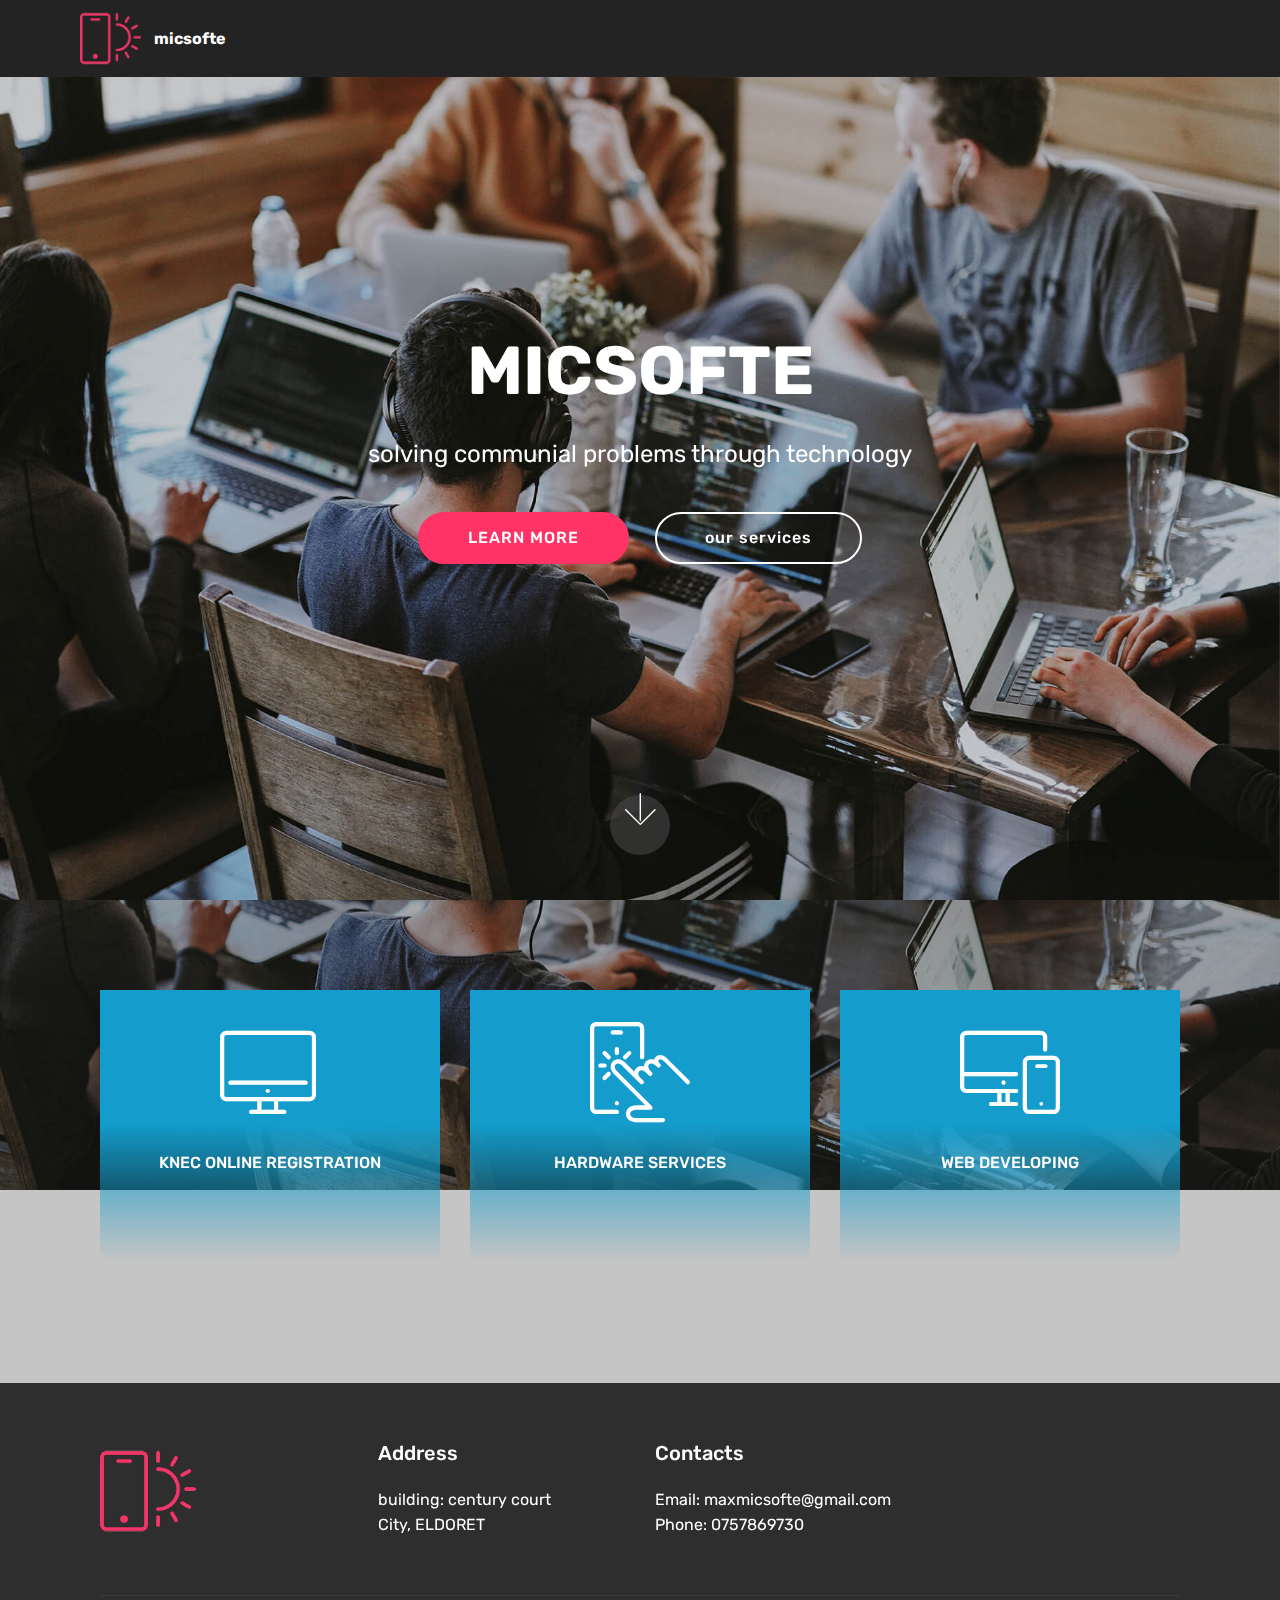
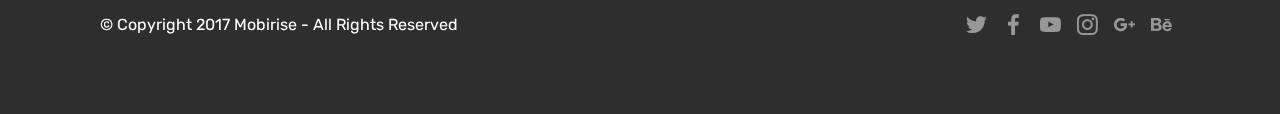
==== index.html @ 92343694 "create github pages" ====
<!DOCTYPE html>
<html  >
<head>
  <!-- Site made with Mobirise Website Builder v4.9.7, https://mobirise.com -->
  <meta charset="UTF-8">
  <meta http-equiv="X-UA-Compatible" content="IE=edge">
  <meta name="generator" content="Mobirise v4.9.7, mobirise.com">
  <meta name="viewport" content="width=device-width, initial-scale=1, minimum-scale=1">
  <link rel="shortcut icon" href="assets/images/logo2.png" type="image/x-icon">
  <meta name="description" content="">
  
  <title>Home</title>
  <link rel="stylesheet" href="assets/web/assets/mobirise-icons/mobirise-icons.css">
  <link rel="stylesheet" href="assets/tether/tether.min.css">
  <link rel="stylesheet" href="assets/bootstrap/css/bootstrap.min.css">
  <link rel="stylesheet" href="assets/bootstrap/css/bootstrap-grid.min.css">
  <link rel="stylesheet" href="assets/bootstrap/css/bootstrap-reboot.min.css">
  <link rel="stylesheet" href="assets/socicon/css/styles.css">
  <link rel="stylesheet" href="assets/dropdown/css/style.css">
  <link rel="stylesheet" href="assets/theme/css/style.css">
  <link rel="stylesheet" href="assets/mobirise/css/mbr-additional.css" type="text/css">
  
  
  
</head>
<body>
  <section class="menu cid-qTkzRZLJNu" once="menu" id="menu1-0">

    

    <nav class="navbar navbar-expand beta-menu navbar-dropdown align-items-center navbar-fixed-top navbar-toggleable-sm">
        <button class="navbar-toggler navbar-toggler-right" type="button" data-toggle="collapse" data-target="#navbarSupportedContent" aria-controls="navbarSupportedContent" aria-expanded="false" aria-label="Toggle navigation">
            <div class="hamburger">
                <span></span>
                <span></span>
                <span></span>
                <span></span>
            </div>
        </button>
        <div class="menu-logo">
            <div class="navbar-brand">
                <span class="navbar-logo">
                    <a href="https://mobirise.com">
                         <img src="assets/images/logo2.png" alt="Mobirise" style="height: 3.8rem;">
                    </a>
                </span>
                <span class="navbar-caption-wrap"><a class="navbar-caption text-white display-4" href="https://mobirise.com">micsofte</a></span>
            </div>
        </div>
        <div class="collapse navbar-collapse" id="navbarSupportedContent">
            <ul class="navbar-nav nav-dropdown nav-right" data-app-modern-menu="true"><li class="nav-item">
                    <a class="nav-link link text-white display-4" href="https://mobirise.com">&nbsp;</a>
                </li>
                <li class="nav-item">
                    <a class="nav-link link text-white display-4" href="https://mobirise.com">
                        <font face="MobiriseIcons"><span style="font-size: 25.6px;">&nbsp;</span></font> &nbsp; &nbsp; &nbsp; &nbsp; &nbsp; &nbsp; &nbsp; &nbsp; &nbsp;&nbsp;</a>
                </li></ul>
            
        </div>
    </nav>
</section>

<section class="engine"><a href="https://mobirise.info/t">free amp template</a></section><section class="cid-qTkA127IK8 mbr-fullscreen mbr-parallax-background" id="header2-1">

    

    

    <div class="container align-center">
        <div class="row justify-content-md-center">
            <div class="mbr-white col-md-10">
                <h1 class="mbr-section-title mbr-bold pb-3 mbr-fonts-style display-1">MICSOFTE</h1>
                
                <p class="mbr-text pb-3 mbr-fonts-style display-5">solving communial problems through technology</p>
                <div class="mbr-section-btn"><a class="btn btn-md btn-secondary display-4" href="https://mobirise.com">LEARN MORE</a>
                    <a class="btn btn-md btn-white-outline display-4" href="page1.html">our services</a></div>
            </div>
        </div>
    </div>
    <div class="mbr-arrow hidden-sm-down" aria-hidden="true">
        <a href="#next">
            <i class="mbri-down mbr-iconfont"></i>
        </a>
    </div>
</section>

<section class="features8 cid-rm7iCFE5fX mbr-parallax-background" id="features8-4">

    

    <div class="mbr-overlay" style="opacity: 0.2; background-color: rgb(35, 35, 35);">
    </div>

    <div class="container">
        <div class="media-container-row">

            <div class="card  col-12 col-md-6 col-lg-4">
                <div class="card-img">
                    <span class="mbri-desktop mbr-iconfont"></span>
                </div>
                <div class="card-box align-center">
                    <h4 class="card-title mbr-fonts-style display-7">KNEC ONLINE REGISTRATION</h4>
                    <p class="mbr-text mbr-fonts-style display-7">&nbsp;</p>
                    
                </div>
            </div>

            <div class="card  col-12 col-md-6 col-lg-4">
                <div class="card-img">
                    <span class="mbri-touch mbr-iconfont"></span>
                </div>
                <div class="card-box align-center">
                    <h4 class="card-title mbr-fonts-style display-7">HARDWARE SERVICES</h4>
                    <p class="mbr-text mbr-fonts-style display-7">&nbsp;</p>
                    
                </div>
            </div>

            <div class="card  col-12 col-md-6 col-lg-4">
                <div class="card-img">
                    <span class="mbri-responsive mbr-iconfont"></span>
                </div>
                <div class="card-box align-center">
                    <h4 class="card-title mbr-fonts-style display-7">WEB DEVELOPING</h4>
                    <p class="mbr-text mbr-fonts-style display-7">&nbsp;</p>
                    
                </div>
            </div>

            
        </div>
    </div>
</section>

<section class="cid-qTkAaeaxX5" id="footer1-2">

    

    

    <div class="container">
        <div class="media-container-row content text-white">
            <div class="col-12 col-md-3">
                <div class="media-wrap">
                    <a href="https://mobirise.com/">
                        <img src="assets/images/logo2.png" alt="Mobirise">
                    </a>
                </div>
            </div>
            <div class="col-12 col-md-3 mbr-fonts-style display-7">
                <h5 class="pb-3">
                    Address
                </h5>
                <p class="mbr-text">building: century court<br>City, ELDORET</p>
            </div>
            <div class="col-12 col-md-3 mbr-fonts-style display-7">
                <h5 class="pb-3">
                    Contacts
                </h5>
                <p class="mbr-text">
                    Email: maxmicsofte@gmail.com&nbsp;<br>Phone: 0757869730<br><br></p>
            </div>
            <div class="col-12 col-md-3 mbr-fonts-style display-7">
                <h5 class="pb-3">&nbsp;</h5>
                <p class="mbr-text">&nbsp;</p>
            </div>
        </div>
        <div class="footer-lower">
            <div class="media-container-row">
                <div class="col-sm-12">
                    <hr>
                </div>
            </div>
            <div class="media-container-row mbr-white">
                <div class="col-sm-6 copyright">
                    <p class="mbr-text mbr-fonts-style display-7">
                        © Copyright 2017 Mobirise - All Rights Reserved
                    </p>
                </div>
                <div class="col-md-6">
                    <div class="social-list align-right">
                        <div class="soc-item">
                            <a href="https://twitter.com/mobirise" target="_blank">
                                <span class="socicon-twitter socicon mbr-iconfont mbr-iconfont-social"></span>
                            </a>
                        </div>
                        <div class="soc-item">
                            <a href="https://www.facebook.com/pages/Mobirise/1616226671953247" target="_blank">
                                <span class="socicon-facebook socicon mbr-iconfont mbr-iconfont-social"></span>
                            </a>
                        </div>
                        <div class="soc-item">
                            <a href="https://www.youtube.com/c/mobirise" target="_blank">
                                <span class="socicon-youtube socicon mbr-iconfont mbr-iconfont-social"></span>
                            </a>
                        </div>
                        <div class="soc-item">
                            <a href="https://instagram.com/mobirise" target="_blank">
                                <span class="socicon-instagram socicon mbr-iconfont mbr-iconfont-social"></span>
                            </a>
                        </div>
                        <div class="soc-item">
                            <a href="https://plus.google.com/u/0/+Mobirise" target="_blank">
                                <span class="socicon-googleplus socicon mbr-iconfont mbr-iconfont-social"></span>
                            </a>
                        </div>
                        <div class="soc-item">
                            <a href="https://www.behance.net/Mobirise" target="_blank">
                                <span class="socicon-behance socicon mbr-iconfont mbr-iconfont-social"></span>
                            </a>
                        </div>
                    </div>
                </div>
            </div>
        </div>
    </div>
</section>


  <script src="assets/web/assets/jquery/jquery.min.js"></script>
  <script src="assets/popper/popper.min.js"></script>
  <script src="assets/tether/tether.min.js"></script>
  <script src="assets/bootstrap/js/bootstrap.min.js"></script>
  <script src="assets/parallax/jarallax.min.js"></script>
  <script src="assets/dropdown/js/script.min.js"></script>
  <script src="assets/touchswipe/jquery.touch-swipe.min.js"></script>
  <script src="assets/smoothscroll/smooth-scroll.js"></script>
  <script src="assets/theme/js/script.js"></script>
  
  
</body>
</html>
---- assets/web/assets/mobirise-icons/mobirise-icons.css ----
@font-face {
  font-family: 'MobiriseIcons';
  src:  url('mobirise-icons.eot?spat4u');
  src:  url('mobirise-icons.eot?spat4u#iefix') format('embedded-opentype'),
    url('mobirise-icons.ttf?spat4u') format('truetype'),
    url('mobirise-icons.woff?spat4u') format('woff'),
    url('mobirise-icons.svg?spat4u#MobiriseIcons') format('svg');
  font-weight: normal;
  font-style: normal;
}

[class^="mbri-"], [class*=" mbri-"] {
  /* use !important to prevent issues with browser extensions that change fonts */
  font-family: MobiriseIcons !important;
  speak: none;
  font-style: normal;
  font-weight: normal;
  font-variant: normal;
  text-transform: none;
  line-height: 1;

  /* Better Font Rendering =========== */
  -webkit-font-smoothing: antialiased;
  -moz-osx-font-smoothing: grayscale;
}

.mbri-add-submenu:before {
  content: "\e900";
}
.mbri-alert:before {
  content: "\e901";
}
.mbri-align-center:before {
  content: "\e902";
}
.mbri-align-justify:before {
  content: "\e903";
}
.mbri-align-left:before {
  content: "\e904";
}
.mbri-align-right:before {
  content: "\e905";
}
.mbri-android:before {
  content: "\e906";
}
.mbri-apple:before {
  content: "\e907";
}
.mbri-arrow-down:before {
  content: "\e908";
}
.mbri-arrow-next:before {
  content: "\e909";
}
.mbri-arrow-prev:before {
  content: "\e90a";
}
.mbri-arrow-up:before {
  content: "\e90b";
}
.mbri-bold:before {
  content: "\e90c";
}
.mbri-bookmark:before {
  content: "\e90d";
}
.mbri-bootstrap:before {
  content: "\e90e";
}
.mbri-briefcase:before {
  content: "\e90f";
}
.mbri-browse:before {
  content: "\e910";
}
.mbri-bulleted-list:before {
  content: "\e911";
}
.mbri-calendar:before {
  content: "\e912";
}
.mbri-camera:before {
  content: "\e913";
}
.mbri-cart-add:before {
  content: "\e914";
}
.mbri-cart-full:before {
  content: "\e915";
}
.mbri-cash:before {
  content: "\e916";
}
.mbri-change-style:before {
  content: "\e917";
}
.mbri-chat:before {
  content: "\e918";
}
.mbri-clock:before {
  content: "\e919";
}
.mbri-close:before {
  content: "\e91a";
}
.mbri-cloud:before {
  content: "\e91b";
}
.mbri-code:before {
  content: "\e91c";
}
.mbri-contact-form:before {
  content: "\e91d";
}
.mbri-credit-card:before {
  content: "\e91e";
}
.mbri-cursor-click:before {
  content: "\e91f";
}
.mbri-cust-feedback:before {
  content: "\e920";
}
.mbri-database:before {
  content: "\e921";
}
.mbri-delivery:before {
  content: "\e922";
}
.mbri-desktop:before {
  content: "\e923";
}
.mbri-devices:before {
  content: "\e924";
}
.mbri-down:before {
  content: "\e925";
}
.mbri-download:before {
  content: "\e989";
}
.mbri-drag-n-drop:before {
  content: "\e927";
}
.mbri-drag-n-drop2:before {
  content: "\e928";
}
.mbri-edit:before {
  content: "\e929";
}
.mbri-edit2:before {
  content: "\e92a";
}
.mbri-error:before {
  content: "\e92b";
}
.mbri-extension:before {
  content: "\e92c";
}
.mbri-features:before {
  content: "\e92d";
}
.mbri-file:before {
  content: "\e92e";
}
.mbri-flag:before {
  content: "\e92f";
}
.mbri-folder:before {
  content: "\e930";
}
.mbri-gift:before {
  content: "\e931";
}
.mbri-github:before {
  content: "\e932";
}
.mbri-globe:before {
  content: "\e933";
}
.mbri-globe-2:before {
  content: "\e934";
}
.mbri-growing-chart:before {
  content: "\e935";
}
.mbri-hearth:before {
  content: "\e936";
}
.mbri-help:before {
  content: "\e937";
}
.mbri-home:before {
  content: "\e938";
}
.mbri-hot-cup:before {
  content: "\e939";
}
.mbri-idea:before {
  content: "\e93a";
}
.mbri-image-gallery:before {
  content: "\e93b";
}
.mbri-image-slider:before {
  content: "\e93c";
}
.mbri-info:before {
  content: "\e93d";
}
.mbri-italic:before {
  content: "\e93e";
}
.mbri-key:before {
  content: "\e93f";
}
.mbri-laptop:before {
  content: "\e940";
}
.mbri-layers:before {
  content: "\e941";
}
.mbri-left-right:before {
  content: "\e942";
}
.mbri-left:before {
  content: "\e943";
}
.mbri-letter:before {
  content: "\e944";
}
.mbri-like:before {
  content: "\e945";
}
.mbri-link:before {
  content: "\e946";
}
.mbri-lock:before {
  content: "\e947";
}
.mbri-login:before {
  content: "\e948";
}
.mbri-logout:before {
  content: "\e949";
}
.mbri-magic-stick:before {
  content: "\e94a";
}
.mbri-map-pin:before {
  content: "\e94b";
}
.mbri-menu:before {
  content: "\e94c";
}
.mbri-mobile:before {
  content: "\e94d";
}
.mbri-mobile2:before {
  content: "\e94e";
}
.mbri-mobirise:before {
  content: "\e94f";
}
.mbri-more-horizontal:before {
  content: "\e950";
}
.mbri-more-vertical:before {
  content: "\e951";
}
.mbri-music:before {
  content: "\e952";
}
.mbri-new-file:before {
  content: "\e953";
}
.mbri-numbered-list:before {
  content: "\e954";
}
.mbri-opened-folder:before {
  content: "\e955";
}
.mbri-pages:before {
  content: "\e956";
}
.mbri-paper-plane:before {
  content: "\e957";
}
.mbri-paperclip:before {
  content: "\e958";
}
.mbri-photo:before {
  content: "\e959";
}
.mbri-photos:before {
  content: "\e95a";
}
.mbri-pin:before {
  content: "\e95b";
}
.mbri-play:before {
  content: "\e95c";
}
.mbri-plus:before {
  content: "\e95d";
}
.mbri-preview:before {
  content: "\e95e";
}
.mbri-print:before {
  content: "\e95f";
}
.mbri-protect:before {
  content: "\e960";
}
.mbri-question:before {
  content: "\e961";
}
.mbri-quote-left:before {
  content: "\e962";
}
.mbri-quote-right:before {
  content: "\e963";
}
.mbri-refresh:before {
  content: "\e964";
}
.mbri-responsive:before {
  content: "\e965";
}
.mbri-right:before {
  content: "\e966";
}
.mbri-rocket:before {
  content: "\e967";
}
.mbri-sad-face:before {
  content: "\e968";
}
.mbri-sale:before {
  content: "\e969";
}
.mbri-save:before {
  content: "\e96a";
}
.mbri-search:before {
  content: "\e96b";
}
.mbri-setting:before {
  content: "\e96c";
}
.mbri-setting2:before {
  content: "\e96d";
}
.mbri-setting3:before {
  content: "\e96e";
}
.mbri-share:before {
  content: "\e96f";
}
.mbri-shopping-bag:before {
  content: "\e970";
}
.mbri-shopping-basket:before {
  content: "\e971";
}
.mbri-shopping-cart:before {
  content: "\e972";
}
.mbri-sites:before {
  content: "\e973";
}
.mbri-smile-face:before {
  content: "\e974";
}
.mbri-speed:before {
  content: "\e975";
}
.mbri-star:before {
  content: "\e976";
}
.mbri-success:before {
  content: "\e977";
}
.mbri-sun:before {
  content: "\e978";
}
.mbri-sun2:before {
  content: "\e979";
}
.mbri-tablet:before {
  content: "\e97a";
}
.mbri-tablet-vertical:before {
  content: "\e97b";
}
.mbri-target:before {
  content: "\e97c";
}
.mbri-timer:before {
  content: "\e97d";
}
.mbri-to-ftp:before {
  content: "\e97e";
}
.mbri-to-local-drive:before {
  content: "\e97f";
}
.mbri-touch-swipe:before {
  content: "\e980";
}
.mbri-touch:before {
  content: "\e981";
}
.mbri-trash:before {
  content: "\e982";
}
.mbri-underline:before {
  content: "\e983";
}
.mbri-unlink:before {
  content: "\e984";
}
.mbri-unlock:before {
  content: "\e985";
}
.mbri-up-down:before {
  content: "\e986";
}
.mbri-up:before {
  content: "\e987";
}
.mbri-update:before {
  content: "\e988";
}
.mbri-upload:before {
 content: "\e926"; 
}
.mbri-user:before {
  content: "\e98a";
}
.mbri-user2:before {
  content: "\e98b";
}
.mbri-users:before {
  content: "\e98c";
}
.mbri-video:before {
  content: "\e98d";
}
.mbri-video-play:before {
  content: "\e98e";
}
.mbri-watch:before {
  content: "\e98f";
}
.mbri-website-theme:before {
  content: "\e990";
}
.mbri-wifi:before {
  content: "\e991";
}
.mbri-windows:before {
  content: "\e992";
}
.mbri-zoom-out:before {
  content: "\e993";
}
.mbri-redo:before {
  content: "\e994";
}
.mbri-undo:before {
  content: "\e995";
}
---- assets/socicon/css/styles.css ----
@charset "UTF-8";

@font-face {
  font-family: "socicon";
  src:url("../fonts/socicon.eot");
  src:url("../fonts/socicon.eot?#iefix") format("embedded-opentype"),
    url("../fonts/socicon.woff") format("woff"),
    url("../fonts/socicon.ttf") format("truetype"),
    url("../fonts/socicon.svg#socicon") format("svg");
  font-weight: normal;
  font-style: normal;

}

[data-icon]:before {
  font-family: "socicon" !important;
  content: attr(data-icon);
  font-style: normal !important;
  font-weight: normal !important;
  font-variant: normal !important;
  text-transform: none !important;
  speak: none;
  line-height: 1;
  -webkit-font-smoothing: antialiased;
  -moz-osx-font-smoothing: grayscale;
}

[class^="socicon-"]:before,
[class*=" socicon-"]:before {
  font-family: "socicon" !important;
  font-style: normal !important;
  font-weight: normal !important;
  font-variant: normal !important;
  text-transform: none !important;
  speak: none;
  line-height: 1;
  -webkit-font-smoothing: antialiased;
  -moz-osx-font-smoothing: grayscale;
}

.socicon-modelmayhem:before {
  content: "\e000";
}
.socicon-mixcloud:before {
  content: "\e001";
}
.socicon-drupal:before {
  content: "\e002";
}
.socicon-swarm:before {
  content: "\e003";
}
.socicon-istock:before {
  content: "\e004";
}
.socicon-yammer:before {
  content: "\e005";
}
.socicon-ello:before {
  content: "\e006";
}
.socicon-stackoverflow:before {
  content: "\e007";
}
.socicon-persona:before {
  content: "\e008";
}
.socicon-triplej:before {
  content: "\e009";
}
.socicon-houzz:before {
  content: "\e00a";
}
.socicon-rss:before {
  content: "\e00b";
}
.socicon-paypal:before {
  content: "\e00c";
}
.socicon-odnoklassniki:before {
  content: "\e00d";
}
.socicon-airbnb:before {
  content: "\e00e";
}
.socicon-periscope:before {
  content: "\e00f";
}
.socicon-outlook:before {
  content: "\e010";
}
.socicon-coderwall:before {
  content: "\e011";
}
.socicon-tripadvisor:before {
  content: "\e012";
}
.socicon-appnet:before {
  content: "\e013";
}
.socicon-goodreads:before {
  content: "\e014";
}
.socicon-tripit:before {
  content: "\e015";
}
.socicon-lanyrd:before {
  content: "\e016";
}
.socicon-slideshare:before {
  content: "\e017";
}
.socicon-buffer:before {
  content: "\e018";
}
.socicon-disqus:before {
  content: "\e019";
}
.socicon-vkontakte:before {
  content: "\e01a";
}
.socicon-whatsapp:before {
  content: "\e01b";
}
.socicon-patreon:before {
  content: "\e01c";
}
.socicon-storehouse:before {
  content: "\e01d";
}
.socicon-pocket:before {
  content: "\e01e";
}
.socicon-mail:before {
  content: "\e01f";
}
.socicon-blogger:before {
  content: "\e020";
}
.socicon-technorati:before {
  content: "\e021";
}
.socicon-reddit:before {
  content: "\e022";
}
.socicon-dribbble:before {
  content: "\e023";
}
.socicon-stumbleupon:before {
  content: "\e024";
}
.socicon-digg:before {
  content: "\e025";
}
.socicon-envato:before {
  content: "\e026";
}
.socicon-behance:before {
  content: "\e027";
}
.socicon-delicious:before {
  content: "\e028";
}
.socicon-deviantart:before {
  content: "\e029";
}
.socicon-forrst:before {
  content: "\e02a";
}
.socicon-play:before {
  content: "\e02b";
}
.socicon-zerply:before {
  content: "\e02c";
}
.socicon-wikipedia:before {
  content: "\e02d";
}
.socicon-apple:before {
  content: "\e02e";
}
.socicon-flattr:before {
  content: "\e02f";
}
.socicon-github:before {
  content: "\e030";
}
.socicon-renren:before {
  content: "\e031";
}
.socicon-friendfeed:before {
  content: "\e032";
}
.socicon-newsvine:before {
  content: "\e033";
}
.socicon-identica:before {
  content: "\e034";
}
.socicon-bebo:before {
  content: "\e035";
}
.socicon-zynga:before {
  content: "\e036";
}
.socicon-steam:before {
  content: "\e037";
}
.socicon-xbox:before {
  content: "\e038";
}
.socicon-windows:before {
  content: "\e039";
}
.socicon-qq:before {
  content: "\e03a";
}
.socicon-douban:before {
  content: "\e03b";
}
.socicon-meetup:before {
  content: "\e03c";
}
.socicon-playstation:before {
  content: "\e03d";
}
.socicon-android:before {
  content: "\e03e";
}
.socicon-snapchat:before {
  content: "\e03f";
}
.socicon-twitter:before {
  content: "\e040";
}
.socicon-facebook:before {
  content: "\e041";
}
.socicon-googleplus:before {
  content: "\e042";
}
.socicon-pinterest:before {
  content: "\e043";
}
.socicon-foursquare:before {
  content: "\e044";
}
.socicon-yahoo:before {
  content: "\e045";
}
.socicon-skype:before {
  content: "\e046";
}
.socicon-yelp:before {
  content: "\e047";
}
.socicon-feedburner:before {
  content: "\e048";
}
.socicon-linkedin:before {
  content: "\e049";
}
.socicon-viadeo:before {
  content: "\e04a";
}
.socicon-xing:before {
  content: "\e04b";
}
.socicon-myspace:before {
  content: "\e04c";
}
.socicon-soundcloud:before {
  content: "\e04d";
}
.socicon-spotify:before {
  content: "\e04e";
}
.socicon-grooveshark:before {
  content: "\e04f";
}
.socicon-lastfm:before {
  content: "\e050";
}
.socicon-youtube:before {
  content: "\e051";
}
.socicon-vimeo:before {
  content: "\e052";
}
.socicon-dailymotion:before {
  content: "\e053";
}
.socicon-vine:before {
  content: "\e054";
}
.socicon-flickr:before {
  content: "\e055";
}
.socicon-500px:before {
  content: "\e056";
}
.socicon-wordpress:before {
  content: "\e058";
}
.socicon-tumblr:before {
  content: "\e059";
}
.socicon-twitch:before {
  content: "\e05a";
}
.socicon-8tracks:before {
  content: "\e05b";
}
.socicon-amazon:before {
  content: "\e05c";
}
.socicon-icq:before {
  content: "\e05d";
}
.socicon-smugmug:before {
  content: "\e05e";
}
.socicon-ravelry:before {
  content: "\e05f";
}
.socicon-weibo:before {
  content: "\e060";
}
.socicon-baidu:before {
  content: "\e061";
}
.socicon-angellist:before {
  content: "\e062";
}
.socicon-ebay:before {
  content: "\e063";
}
.socicon-imdb:before {
  content: "\e064";
}
.socicon-stayfriends:before {
  content: "\e065";
}
.socicon-residentadvisor:before {
  content: "\e066";
}
.socicon-google:before {
  content: "\e067";
}
.socicon-yandex:before {
  content: "\e068";
}
.socicon-sharethis:before {
  content: "\e069";
}
.socicon-bandcamp:before {
  content: "\e06a";
}
.socicon-itunes:before {
  content: "\e06b";
}
.socicon-deezer:before {
  content: "\e06c";
}
.socicon-telegram:before {
  content: "\e06e";
}
.socicon-openid:before {
  content: "\e06f";
}
.socicon-amplement:before {
  content: "\e070";
}
.socicon-viber:before {
  content: "\e071";
}
.socicon-zomato:before {
  content: "\e072";
}
.socicon-draugiem:before {
  content: "\e074";
}
.socicon-endomodo:before {
  content: "\e075";
}
.socicon-filmweb:before {
  content: "\e076";
}
.socicon-stackexchange:before {
  content: "\e077";
}
.socicon-wykop:before {
  content: "\e078";
}
.socicon-teamspeak:before {
  content: "\e079";
}
.socicon-teamviewer:before {
  content: "\e07a";
}
.socicon-ventrilo:before {
  content: "\e07b";
}
.socicon-younow:before {
  content: "\e07c";
}
.socicon-raidcall:before {
  content: "\e07d";
}
.socicon-mumble:before {
  content: "\e07e";
}
.socicon-medium:before {
  content: "\e06d";
}
.socicon-bebee:before {
  content: "\e07f";
}
.socicon-hitbox:before {
  content: "\e080";
}
.socicon-reverbnation:before {
  content: "\e081";
}
.socicon-formulr:before {
  content: "\e082";
}
.socicon-instagram:before {
  content: "\e057";
}
.socicon-battlenet:before {
  content: "\e083";
}
.socicon-chrome:before {
  content: "\e084";
}
.socicon-discord:before {
  content: "\e086";
}
.socicon-issuu:before {
  content: "\e087";
}
.socicon-macos:before {
  content: "\e088";
}
.socicon-firefox:before {
  content: "\e089";
}
.socicon-opera:before {
  content: "\e08d";
}
.socicon-keybase:before {
  content: "\e090";
}
.socicon-alliance:before {
  content: "\e091";
}
.socicon-livejournal:before {
  content: "\e092";
}
.socicon-googlephotos:before {
  content: "\e093";
}
.socicon-horde:before {
  content: "\e094";
}
.socicon-etsy:before {
  content: "\e095";
}
.socicon-zapier:before {
  content: "\e096";
}
.socicon-google-scholar:before {
  content: "\e097";
}
.socicon-researchgate:before {
  content: "\e098";
}
.socicon-wechat:before {
  content: "\e099";
}
.socicon-strava:before {
  content: "\e09a";
}
.socicon-line:before {
  content: "\e09b";
}
.socicon-lyft:before {
  content: "\e09c";
}
.socicon-uber:before {
  content: "\e09d";
}
.socicon-songkick:before {
  content: "\e09e";
}
.socicon-viewbug:before {
  content: "\e09f";
}
.socicon-googlegroups:before {
  content: "\e0a0";
}
.socicon-quora:before {
  content: "\e073";
}
.socicon-diablo:before {
  content: "\e085";
}
.socicon-blizzard:before {
  content: "\e0a1";
}
.socicon-hearthstone:before {
  content: "\e08b";
}
.socicon-heroes:before {
  content: "\e08a";
}
.socicon-overwatch:before {
  content: "\e08c";
}
.socicon-warcraft:before {
  content: "\e08e";
}
.socicon-starcraft:before {
  content: "\e08f";
}
.socicon-beam:before {
  content: "\e0a2";
}
.socicon-curse:before {
  content: "\e0a3";
}
.socicon-player:before {
  content: "\e0a4";
}
.socicon-streamjar:before {
  content: "\e0a5";
}
.socicon-nintendo:before {
  content: "\e0a6";
}
.socicon-hellocoton:before {
  content: "\e0a7";
}
---- assets/dropdown/css/style.css ----
.navbar-dropdown {
  left: 0;
  padding: 0;
  position: absolute;
  right: 0;
  top: 0;
  transition: all 0.45s ease;
  z-index: 1030;
  background: #282828; }
  .navbar-dropdown .navbar-logo {
    margin-right: 0.8rem;
    transition: margin 0.3s ease-in-out;
    vertical-align: middle; }
    .navbar-dropdown .navbar-logo img {
      height: 3.125rem;
      transition: all 0.3s ease-in-out; }
    .navbar-dropdown .navbar-logo.mbr-iconfont {
      font-size: 3.125rem;
      line-height: 3.125rem; }
  .navbar-dropdown .navbar-caption {
    font-weight: 700;
    white-space: normal;
    vertical-align: -4px;
    line-height: 3.125rem !important; }
    .navbar-dropdown .navbar-caption, .navbar-dropdown .navbar-caption:hover {
      color: inherit;
      text-decoration: none; }
  .navbar-dropdown .mbr-iconfont + .navbar-caption {
    vertical-align: -1px; }
  .navbar-dropdown.navbar-fixed-top {
    position: fixed; }
  .navbar-dropdown .navbar-brand span {
    vertical-align: -4px; }
  .navbar-dropdown.bg-color.transparent {
    background: none; }
  .navbar-dropdown.navbar-short .navbar-brand {
    padding: 0.625rem 0; }
    .navbar-dropdown.navbar-short .navbar-brand span {
      vertical-align: -1px; }
  .navbar-dropdown.navbar-short .navbar-caption {
    line-height: 2.375rem !important;
    vertical-align: -2px; }
  .navbar-dropdown.navbar-short .navbar-logo {
    margin-right: 0.5rem; }
    .navbar-dropdown.navbar-short .navbar-logo img {
      height: 2.375rem; }
    .navbar-dropdown.navbar-short .navbar-logo.mbr-iconfont {
      font-size: 2.375rem;
      line-height: 2.375rem; }
  .navbar-dropdown.navbar-short .mbr-table-cell {
    height: 3.625rem; }
  .navbar-dropdown .navbar-close {
    left: 0.6875rem;
    position: fixed;
    top: 0.75rem;
    z-index: 1000; }
  .navbar-dropdown .hamburger-icon {
    content: "";
    display: inline-block;
    vertical-align: middle;
    width: 16px;
    -webkit-box-shadow: 0 -6px 0 1px #282828,0 0 0 1px #282828,0 6px 0 1px #282828;
    -moz-box-shadow: 0 -6px 0 1px #282828,0 0 0 1px #282828,0 6px 0 1px #282828;
    box-shadow: 0 -6px 0 1px #282828,0 0 0 1px #282828,0 6px 0 1px #282828; }

.dropdown-menu .dropdown-toggle[data-toggle="dropdown-submenu"]::after {
  border-bottom: 0.35em solid transparent;
  border-left: 0.35em solid;
  border-right: 0;
  border-top: 0.35em solid transparent;
  margin-left: 0.3rem; }

.dropdown-menu .dropdown-item:focus {
  outline: 0; }

.nav-dropdown {
  font-size: 0.75rem;
  font-weight: 500;
  height: auto !important; }
  .nav-dropdown .nav-btn {
    padding-left: 1rem; }
  .nav-dropdown .link {
    margin: .667em 1.667em;
    font-weight: 500;
    padding: 0;
    transition: color .2s ease-in-out; }
    .nav-dropdown .link.dropdown-toggle {
      margin-right: 2.583em; }
      .nav-dropdown .link.dropdown-toggle::after {
        margin-left: .25rem;
        border-top: 0.35em solid;
        border-right: 0.35em solid transparent;
        border-left: 0.35em solid transparent;
        border-bottom: 0; }
      .nav-dropdown .link.dropdown-toggle[aria-expanded="true"] {
        margin: 0;
        padding: 0.667em 3.263em  0.667em 1.667em; }
  .nav-dropdown .link::after,
  .nav-dropdown .dropdown-item::after {
    color: inherit; }
  .nav-dropdown .btn {
    font-size: 0.75rem;
    font-weight: 700;
    letter-spacing: 0;
    margin-bottom: 0;
    padding-left: 1.25rem;
    padding-right: 1.25rem; }
  .nav-dropdown .dropdown-menu {
    border-radius: 0;
    border: 0;
    left: 0;
    margin: 0;
    padding-bottom: 1.25rem;
    padding-top: 1.25rem;
    position: relative; }
  .nav-dropdown .dropdown-submenu {
    margin-left: 0.125rem;
    top: 0; }
  .nav-dropdown .dropdown-item {
    font-weight: 500;
    line-height: 2;
    padding: 0.3846em 4.615em 0.3846em 1.5385em;
    position: relative;
    transition: color .2s ease-in-out, background-color .2s ease-in-out; }
    .nav-dropdown .dropdown-item::after {
      margin-top: -0.3077em;
      position: absolute;
      right: 1.1538em;
      top: 50%; }
    .nav-dropdown .dropdown-item:focus, .nav-dropdown .dropdown-item:hover {
      background: none; }

@media (max-width: 767px) {
  .nav-dropdown.navbar-toggleable-sm {
    bottom: 0;
    display: none;
    left: 0;
    overflow-x: hidden;
    position: fixed;
    top: 0;
    transform: translateX(-100%);
    -ms-transform: translateX(-100%);
    -webkit-transform: translateX(-100%);
    width: 18.75rem;
    z-index: 999; } }
.nav-dropdown.navbar-toggleable-xl {
  bottom: 0;
  display: none;
  left: 0;
  overflow-x: hidden;
  position: fixed;
  top: 0;
  transform: translateX(-100%);
  -ms-transform: translateX(-100%);
  -webkit-transform: translateX(-100%);
  width: 18.75rem;
  z-index: 999; }

.nav-dropdown-sm {
  display: block !important;
  overflow-x: hidden;
  overflow: auto;
  padding-top: 3.875rem; }
  .nav-dropdown-sm::after {
    content: "";
    display: block;
    height: 3rem;
    width: 100%; }
  .nav-dropdown-sm.collapse.in ~ .navbar-close {
    display: block !important; }
  .nav-dropdown-sm.collapsing, .nav-dropdown-sm.collapse.in {
    transform: translateX(0);
    -ms-transform: translateX(0);
    -webkit-transform: translateX(0);
    transition: all 0.25s ease-out;
    -webkit-transition: all 0.25s ease-out;
    background: #282828; }
  .nav-dropdown-sm.collapsing[aria-expanded="false"] {
    transform: translateX(-100%);
    -ms-transform: translateX(-100%);
    -webkit-transform: translateX(-100%); }
  .nav-dropdown-sm .nav-item {
    display: block;
    margin-left: 0 !important;
    padding-left: 0; }
  .nav-dropdown-sm .link,
  .nav-dropdown-sm .dropdown-item {
    border-top: 1px dotted rgba(255, 255, 255, 0.1);
    font-size: 0.8125rem;
    line-height: 1.6;
    margin: 0 !important;
    padding: 0.875rem 2.4rem 0.875rem 1.5625rem !important;
    position: relative;
    white-space: normal; }
    .nav-dropdown-sm .link:focus, .nav-dropdown-sm .link:hover,
    .nav-dropdown-sm .dropdown-item:focus,
    .nav-dropdown-sm .dropdown-item:hover {
      background: rgba(0, 0, 0, 0.2) !important;
      color: #c0a375; }
  .nav-dropdown-sm .nav-btn {
    position: relative;
    padding: 1.5625rem 1.5625rem 0 1.5625rem; }
    .nav-dropdown-sm .nav-btn::before {
      border-top: 1px dotted rgba(255, 255, 255, 0.1);
      content: "";
      left: 0;
      position: absolute;
      top: 0;
      width: 100%; }
    .nav-dropdown-sm .nav-btn + .nav-btn {
      padding-top: 0.625rem; }
      .nav-dropdown-sm .nav-btn + .nav-btn::before {
        display: none; }
  .nav-dropdown-sm .btn {
    padding: 0.625rem 0; }
  .nav-dropdown-sm .dropdown-toggle[data-toggle="dropdown-submenu"]::after {
    margin-left: .25rem;
    border-top: 0.35em solid;
    border-right: 0.35em solid transparent;
    border-left: 0.35em solid transparent;
    border-bottom: 0; }
  .nav-dropdown-sm .dropdown-toggle[data-toggle="dropdown-submenu"][aria-expanded="true"]::after {
    border-top: 0;
    border-right: 0.35em solid transparent;
    border-left: 0.35em solid transparent;
    border-bottom: 0.35em solid; }
  .nav-dropdown-sm .dropdown-menu {
    margin: 0;
    padding: 0;
    position: relative;
    top: 0;
    left: 0;
    width: 100%;
    border: 0;
    float: none;
    border-radius: 0;
    background: none; }
  .nav-dropdown-sm .dropdown-submenu {
    left: 100%;
    margin-left: 0.125rem;
    margin-top: -1.25rem;
    top: 0; }

.navbar-toggleable-sm .nav-dropdown .dropdown-menu {
  position: absolute; }

.navbar-toggleable-sm .nav-dropdown .dropdown-submenu {
  left: 100%;
  margin-left: 0.125rem;
  margin-top: -1.25rem;
  top: 0; }

.navbar-toggleable-sm.opened .nav-dropdown .dropdown-menu {
  position: relative; }

.navbar-toggleable-sm.opened .nav-dropdown .dropdown-submenu {
  left: 0;
  margin-left: 00rem;
  margin-top: 0rem;
  top: 0; }

.is-builder .nav-dropdown.collapsing {
  transition: none !important; }

/*# sourceMappingURL=style.css.map */
---- assets/theme/css/style.css ----
/*!
 * Mobirise v4 theme (https://mobirise.com/)
 * Copyright 2017 Mobirise
 */
section {
  background-color: #eeeeee; }

section,
.container,
.container-fluid {
  position: relative;
  word-wrap: break-word; }

a.mbr-iconfont:hover {
  text-decoration: none; }

.article .lead p, .article .lead ul, .article .lead ol, .article .lead pre, .article .lead blockquote {
  margin-bottom: 0; }

a {
  font-style: normal;
  font-weight: 400;
  cursor: pointer; }
  a, a:hover {
    text-decoration: none; }

figure {
  margin-bottom: 0; }

body {
  color: #232323; }

h1, h2, h3, h4, h5, h6,
.h1, .h2, .h3, .h4, .h5, .h6,
.display-1, .display-2, .display-3, .display-4 {
  line-height: 1;
  word-break: break-word;
  word-wrap: break-word; }

b, strong {
  font-weight: bold; }

blockquote {
  padding: 10px 0 10px 20px;
  position: relative;
  border-left: 2px solid;
  border-color: #ff3366; }

input:-webkit-autofill, input:-webkit-autofill:hover, input:-webkit-autofill:focus, input:-webkit-autofill:active {
  transition-delay: 9999s;
  transition-property: background-color, color; }

textarea[type="hidden"] {
  display: none; }

body {
  position: relative; }

section {
  background-position: 50% 50%;
  background-repeat: no-repeat;
  background-size: cover; }
  section .mbr-background-video,
  section .mbr-background-video-preview {
    position: absolute;
    bottom: 0;
    left: 0;
    right: 0;
    top: 0; }

.hidden {
  visibility: hidden; }

.mbr-z-index20 {
  z-index: 20; }

/*! Base colors */
.mbr-white {
  color: #ffffff; }

.mbr-black {
  color: #000000; }

.mbr-bg-white {
  background-color: #ffffff; }

.mbr-bg-black {
  background-color: #000000; }

/*! Text-aligns */
.align-left {
  text-align: left; }

.align-center {
  text-align: center; }

.align-right {
  text-align: right; }

@media (max-width: 767px) {
  .align-left, .align-center, .align-right, .mbr-section-btn, .mbr-section-title {
    text-align: center; } }
/*! Font-weight  */
.mbr-light {
  font-weight: 300; }

.mbr-regular {
  font-weight: 400; }

.mbr-semibold {
  font-weight: 500; }

.mbr-bold {
  font-weight: 700; }

/*! Media  */
.media-size-item {
  -webkit-flex: 1 1 auto;
  -moz-flex: 1 1 auto;
  -ms-flex: 1 1 auto;
  -o-flex: 1 1 auto;
  flex: 1 1 auto; }

.media-content {
  -webkit-flex-basis: 100%;
  flex-basis: 100%; }

.media-container-row {
  display: -ms-flexbox;
  display: -webkit-flex;
  display: flex;
  -webkit-flex-direction: row;
  -ms-flex-direction: row;
  flex-direction: row;
  -webkit-flex-wrap: wrap;
  -ms-flex-wrap: wrap;
  flex-wrap: wrap;
  -webkit-justify-content: center;
  -ms-flex-pack: center;
  justify-content: center;
  -webkit-align-content: center;
  -ms-flex-line-pack: center;
  align-content: center;
  -webkit-align-items: start;
  -ms-flex-align: start;
  align-items: start; }
  .media-container-row .media-size-item {
    width: 400px; }

.media-container-column {
  display: -ms-flexbox;
  display: -webkit-flex;
  display: flex;
  -webkit-flex-direction: column;
  -ms-flex-direction: column;
  flex-direction: column;
  -webkit-flex-wrap: wrap;
  -ms-flex-wrap: wrap;
  flex-wrap: wrap;
  -webkit-justify-content: center;
  -ms-flex-pack: center;
  justify-content: center;
  -webkit-align-content: center;
  -ms-flex-line-pack: center;
  align-content: center;
  -webkit-align-items: stretch;
  -ms-flex-align: stretch;
  align-items: stretch; }
  .media-container-column > * {
    width: 100%; }

@media (min-width: 992px) {
  .media-container-row {
    -webkit-flex-wrap: nowrap;
    -ms-flex-wrap: nowrap;
    flex-wrap: nowrap; } }
figure {
  overflow: hidden; }

figure[mbr-media-size] {
  transition: width 0.1s; }

.mbr-figure img, .mbr-figure iframe {
  display: block;
  width: 100%; }

.card {
  background-color: transparent;
  border: none; }

.card-img {
  text-align: center;
  flex-shrink: 0;
  -webkit-flex-shrink: 0; }

.media {
  max-width: 100%;
  margin: 0 auto; }

.mbr-figure {
  -ms-flex-item-align: center;
  -ms-grid-row-align: center;
  -webkit-align-self: center;
  align-self: center; }

.media-container > div {
  max-width: 100%; }

.mbr-figure img, .card-img img {
  width: 100%; }

@media (max-width: 991px) {
  .media-size-item {
    width: auto !important; }

  .media {
    width: auto; }

  .mbr-figure {
    width: 100% !important; } }
/*! Buttons */
.mbr-section-btn {
  margin-left: -.25rem;
  margin-right: -.25rem;
  font-size: 0; }

nav .mbr-section-btn {
  margin-left: 0rem;
  margin-right: 0rem; }

/*! Btn icon margin */
.btn .mbr-iconfont, .btn.btn-sm .mbr-iconfont {
  cursor: pointer;
  margin-right: 0.5rem; }

.btn.btn-md .mbr-iconfont, .btn.btn-md .mbr-iconfont {
  margin-right: 0.8rem; }

.mbr-regular {
  font-weight: 400; }

.mbr-semibold {
  font-weight: 500; }

.mbr-bold {
  font-weight: 700; }

[type="submit"] {
  -webkit-appearance: none; }

/*! Full-screen */
.mbr-fullscreen .mbr-overlay {
  min-height: 100vh; }

.mbr-fullscreen {
  display: flex;
  display: -webkit-flex;
  display: -moz-flex;
  display: -ms-flex;
  display: -o-flex;
  align-items: center;
  -webkit-align-items: center;
  min-height: 100vh;
  padding-top: 3rem;
  padding-bottom: 3rem; }

/*! Map */
.map {
  height: 25rem;
  position: relative; }
  .map iframe {
    width: 100%;
    height: 100%; }

/* Form */
.form-asterisk {
  font-family: initial;
  position: absolute;
  top: -2px;
  font-weight: normal; }

/*! Scroll to top arrow */
.mbr-arrow-up {
  bottom: 25px;
  right: 90px;
  position: fixed;
  text-align: right;
  z-index: 5000;
  color: #ffffff;
  font-size: 32px;
  transform: rotate(180deg);
  -webkit-transform: rotate(180deg); }

.mbr-arrow-up a {
  background: rgba(0, 0, 0, 0.2);
  border-radius: 3px;
  color: #fff;
  display: inline-block;
  height: 60px;
  width: 60px;
  outline-style: none !important;
  position: relative;
  text-decoration: none;
  transition: all .3s ease-in-out;
  cursor: pointer;
  text-align: center; }
  .mbr-arrow-up a:hover {
    background-color: rgba(0, 0, 0, 0.4); }
  .mbr-arrow-up a i {
    line-height: 60px; }

.mbr-arrow-up-icon {
  display: block;
  color: #fff; }

.mbr-arrow-up-icon::before {
  content: "\203a";
  display: inline-block;
  font-family: serif;
  font-size: 32px;
  line-height: 1;
  font-style: normal;
  position: relative;
  top: 6px;
  left: -4px;
  -webkit-transform: rotate(-90deg);
  transform: rotate(-90deg); }

/*! Arrow Down */
.mbr-arrow {
  position: absolute;
  bottom: 45px;
  left: 50%;
  width: 60px;
  height: 60px;
  cursor: pointer;
  background-color: rgba(80, 80, 80, 0.5);
  border-radius: 50%;
  -webkit-transform: translateX(-50%);
  transform: translateX(-50%); }
  .mbr-arrow > a {
    display: inline-block;
    text-decoration: none;
    outline-style: none;
    -webkit-animation: arrowdown 1.7s ease-in-out infinite;
    animation: arrowdown 1.7s ease-in-out infinite; }
    .mbr-arrow > a > i {
      position: absolute;
      top: -2px;
      left: 15px;
      font-size: 2rem; }

@keyframes arrowdown {
  0% {
    transform: translateY(0px);
    -webkit-transform: translateY(0px); }
  50% {
    transform: translateY(-5px);
    -webkit-transform: translateY(-5px); }
  100% {
    transform: translateY(0px);
    -webkit-transform: translateY(0px); } }
@-webkit-keyframes arrowdown {
  0% {
    transform: translateY(0px);
    -webkit-transform: translateY(0px); }
  50% {
    transform: translateY(-5px);
    -webkit-transform: translateY(-5px); }
  100% {
    transform: translateY(0px);
    -webkit-transform: translateY(0px); } }
@media (max-width: 500px) {
  .mbr-arrow-up {
    left: 50%;
    right: auto;
    transform: translateX(-50%) rotate(180deg);
    -webkit-transform: translateX(-50%) rotate(180deg); } }
/*Gradients animation*/
@keyframes gradient-animation {
  from {
    background-position: 0% 100%;
    animation-timing-function: ease-in-out; }
  to {
    background-position: 100% 0%;
    animation-timing-function: ease-in-out; } }
@-webkit-keyframes gradient-animation {
  from {
    background-position: 0% 100%;
    animation-timing-function: ease-in-out; }
  to {
    background-position: 100% 0%;
    animation-timing-function: ease-in-out; } }
.bg-gradient {
  background-size: 200% 200%;
  animation: gradient-animation 5s infinite alternate;
  -webkit-animation: gradient-animation 5s infinite alternate; }

.menu .navbar-brand {
  display: -webkit-flex; }
  .menu .navbar-brand span {
    display: flex;
    display: -webkit-flex; }
  .menu .navbar-brand .navbar-caption-wrap {
    display: -webkit-flex; }
  .menu .navbar-brand .navbar-logo img {
    display: -webkit-flex; }
@media (min-width: 768px) and (max-width: 991px) {
  .menu .navbar-toggleable-sm .navbar-nav {
    display: -webkit-box;
    display: -webkit-flex;
    display: -ms-flexbox; } }
@media (min-width: 992px) {
  .menu .navbar-nav.nav-dropdown {
    display: -webkit-flex; }
  .menu .navbar-toggleable-sm .navbar-collapse {
    display: -webkit-flex !important; } }
@media (max-width: 767px) {
  .menu .navbar-collapse {
    max-height: 80vh; }
  .menu .dropdown-menu {
    max-height: 60vh; } }

.navbar {
  display: -webkit-flex;
  -webkit-flex-wrap: wrap;
  -webkit-align-items: center;
  -webkit-justify-content: space-between; }

.navbar-collapse {
  -webkit-flex-basis: 100%;
  -webkit-flex-grow: 1;
  -webkit-align-items: center;
  max-height: 93.5vh; }
  .navbar-collapse.show {
    overflow: auto; }

.nav-dropdown .link {
  padding: .667em 1.667em !important;
  margin: 0 !important; }

.nav {
  display: -webkit-flex;
  -webkit-flex-wrap: wrap; }

.row {
  display: -webkit-flex;
  -webkit-flex-wrap: wrap; }

.justify-content-center {
  -webkit-justify-content: center; }

.form-inline {
  display: -webkit-flex;
  -webkit-flex-flow: row wrap;
  -webkit-align-items: center; }

.card-wrapper {
  -webkit-flex: 1; }

.carousel-control {
  z-index: 10;
  display: -webkit-flex;
  -webkit-align-items: center;
  -webkit-justify-content: center; }

.carousel-controls {
  display: -webkit-flex; }

.media {
  display: -webkit-flex; }

.jq-selectbox__select {
  padding: 1.07em .5em;
  position: absolute;
  top: 0;
  left: 0;
  width: 100%; }

.jq-selectbox__dropdown {
  position: absolute;
  top: 100% !important;
  left: 0 !important;
  width: 100% !important; }

.jq-selectbox__trigger-arrow {
  transform: translateY(-50%); }

.jq-selectbox li {
  padding: 1.07em .5em; }

/*# sourceMappingURL=style.css.map */
.engine {
	position: absolute;
	text-indent: -2400px;
	text-align: center;
	padding: 0;
	top: 0;
	left: -2400px;
}
---- assets/mobirise/css/mbr-additional.css ----
@import url(https://fonts.googleapis.com/css?family=Rubik:300,300i,400,400i,500,500i,700,700i,900,900i);





body {
  font-style: normal;
  line-height: 1.5;
}
.mbr-section-title {
  font-style: normal;
  line-height: 1.2;
}
.mbr-section-subtitle {
  line-height: 1.3;
}
.mbr-text {
  font-style: normal;
  line-height: 1.6;
}
.display-1 {
  font-family: 'Rubik', sans-serif;
  font-size: 4.25rem;
}
.display-1 > .mbr-iconfont {
  font-size: 6.8rem;
}
.display-2 {
  font-family: 'Rubik', sans-serif;
  font-size: 3rem;
}
.display-2 > .mbr-iconfont {
  font-size: 4.8rem;
}
.display-4 {
  font-family: 'Rubik', sans-serif;
  font-size: 1rem;
}
.display-4 > .mbr-iconfont {
  font-size: 1.6rem;
}
.display-5 {
  font-family: 'Rubik', sans-serif;
  font-size: 1.5rem;
}
.display-5 > .mbr-iconfont {
  font-size: 2.4rem;
}
.display-7 {
  font-family: 'Rubik', sans-serif;
  font-size: 1rem;
}
.display-7 > .mbr-iconfont {
  font-size: 1.6rem;
}
/* ---- Fluid typography for mobile devices ---- */
/* 1.4 - font scale ratio ( bootstrap == 1.42857 ) */
/* 100vw - current viewport width */
/* (48 - 20)  48 == 48rem == 768px, 20 == 20rem == 320px(minimal supported viewport) */
/* 0.65 - min scale variable, may vary */
@media (max-width: 768px) {
  .display-1 {
    font-size: 3.4rem;
    font-size: calc( 2.1374999999999997rem + (4.25 - 2.1374999999999997) * ((100vw - 20rem) / (48 - 20)));
    line-height: calc( 1.4 * (2.1374999999999997rem + (4.25 - 2.1374999999999997) * ((100vw - 20rem) / (48 - 20))));
  }
  .display-2 {
    font-size: 2.4rem;
    font-size: calc( 1.7rem + (3 - 1.7) * ((100vw - 20rem) / (48 - 20)));
    line-height: calc( 1.4 * (1.7rem + (3 - 1.7) * ((100vw - 20rem) / (48 - 20))));
  }
  .display-4 {
    font-size: 0.8rem;
    font-size: calc( 1rem + (1 - 1) * ((100vw - 20rem) / (48 - 20)));
    line-height: calc( 1.4 * (1rem + (1 - 1) * ((100vw - 20rem) / (48 - 20))));
  }
  .display-5 {
    font-size: 1.2rem;
    font-size: calc( 1.175rem + (1.5 - 1.175) * ((100vw - 20rem) / (48 - 20)));
    line-height: calc( 1.4 * (1.175rem + (1.5 - 1.175) * ((100vw - 20rem) / (48 - 20))));
  }
}
/* Buttons */
.btn {
  font-weight: 500;
  border-width: 2px;
  font-style: normal;
  letter-spacing: 1px;
  margin: .4rem .8rem;
  white-space: normal;
  -webkit-transition: all 0.3s ease-in-out;
  -moz-transition: all 0.3s ease-in-out;
  transition: all 0.3s ease-in-out;
  display: inline-flex;
  align-items: center;
  justify-content: center;
  word-break: break-word;
  -webkit-align-items: center;
  -webkit-justify-content: center;
  display: -webkit-inline-flex;
  padding: 1rem 3rem;
  border-radius: 3px;
}
.btn-sm {
  font-weight: 500;
  letter-spacing: 1px;
  -webkit-transition: all 0.3s ease-in-out;
  -moz-transition: all 0.3s ease-in-out;
  transition: all 0.3s ease-in-out;
  padding: 0.6rem 1.5rem;
  border-radius: 3px;
}
.btn-md {
  font-weight: 500;
  letter-spacing: 1px;
  margin: .4rem .8rem !important;
  -webkit-transition: all 0.3s ease-in-out;
  -moz-transition: all 0.3s ease-in-out;
  transition: all 0.3s ease-in-out;
  padding: 1rem 3rem;
  border-radius: 3px;
}
.btn-lg {
  font-weight: 500;
  letter-spacing: 1px;
  margin: .4rem .8rem !important;
  -webkit-transition: all 0.3s ease-in-out;
  -moz-transition: all 0.3s ease-in-out;
  transition: all 0.3s ease-in-out;
  padding: 1.2rem 3.2rem;
  border-radius: 3px;
}
.bg-primary {
  background-color: #149dcc !important;
}
.bg-success {
  background-color: #f7ed4a !important;
}
.bg-info {
  background-color: #82786e !important;
}
.bg-warning {
  background-color: #879a9f !important;
}
.bg-danger {
  background-color: #b1a374 !important;
}
.btn-primary,
.btn-primary:active {
  background-color: #149dcc !important;
  border-color: #149dcc !important;
  color: #ffffff !important;
}
.btn-primary:hover,
.btn-primary:focus,
.btn-primary.focus,
.btn-primary.active {
  color: #ffffff !important;
  background-color: #0d6786 !important;
  border-color: #0d6786 !important;
}
.btn-primary.disabled,
.btn-primary:disabled {
  color: #ffffff !important;
  background-color: #0d6786 !important;
  border-color: #0d6786 !important;
}
.btn-secondary,
.btn-secondary:active {
  background-color: #ff3366 !important;
  border-color: #ff3366 !important;
  color: #ffffff !important;
}
.btn-secondary:hover,
.btn-secondary:focus,
.btn-secondary.focus,
.btn-secondary.active {
  color: #ffffff !important;
  background-color: #e50039 !important;
  border-color: #e50039 !important;
}
.btn-secondary.disabled,
.btn-secondary:disabled {
  color: #ffffff !important;
  background-color: #e50039 !important;
  border-color: #e50039 !important;
}
.btn-info,
.btn-info:active {
  background-color: #82786e !important;
  border-color: #82786e !important;
  color: #ffffff !important;
}
.btn-info:hover,
.btn-info:focus,
.btn-info.focus,
.btn-info.active {
  color: #ffffff !important;
  background-color: #59524b !important;
  border-color: #59524b !important;
}
.btn-info.disabled,
.btn-info:disabled {
  color: #ffffff !important;
  background-color: #59524b !important;
  border-color: #59524b !important;
}
.btn-success,
.btn-success:active {
  background-color: #f7ed4a !important;
  border-color: #f7ed4a !important;
  color: #3f3c03 !important;
}
.btn-success:hover,
.btn-success:focus,
.btn-success.focus,
.btn-success.active {
  color: #3f3c03 !important;
  background-color: #eadd0a !important;
  border-color: #eadd0a !important;
}
.btn-success.disabled,
.btn-success:disabled {
  color: #3f3c03 !important;
  background-color: #eadd0a !important;
  border-color: #eadd0a !important;
}
.btn-warning,
.btn-warning:active {
  background-color: #879a9f !important;
  border-color: #879a9f !important;
  color: #ffffff !important;
}
.btn-warning:hover,
.btn-warning:focus,
.btn-warning.focus,
.btn-warning.active {
  color: #ffffff !important;
  background-color: #617479 !important;
  border-color: #617479 !important;
}
.btn-warning.disabled,
.btn-warning:disabled {
  color: #ffffff !important;
  background-color: #617479 !important;
  border-color: #617479 !important;
}
.btn-danger,
.btn-danger:active {
  background-color: #b1a374 !important;
  border-color: #b1a374 !important;
  color: #ffffff !important;
}
.btn-danger:hover,
.btn-danger:focus,
.btn-danger.focus,
.btn-danger.active {
  color: #ffffff !important;
  background-color: #8b7d4e !important;
  border-color: #8b7d4e !important;
}
.btn-danger.disabled,
.btn-danger:disabled {
  color: #ffffff !important;
  background-color: #8b7d4e !important;
  border-color: #8b7d4e !important;
}
.btn-white {
  color: #333333 !important;
}
.btn-white,
.btn-white:active {
  background-color: #ffffff !important;
  border-color: #ffffff !important;
  color: #808080 !important;
}
.btn-white:hover,
.btn-white:focus,
.btn-white.focus,
.btn-white.active {
  color: #808080 !important;
  background-color: #d9d9d9 !important;
  border-color: #d9d9d9 !important;
}
.btn-white.disabled,
.btn-white:disabled {
  color: #808080 !important;
  background-color: #d9d9d9 !important;
  border-color: #d9d9d9 !important;
}
.btn-black,
.btn-black:active {
  background-color: #333333 !important;
  border-color: #333333 !important;
  color: #ffffff !important;
}
.btn-black:hover,
.btn-black:focus,
.btn-black.focus,
.btn-black.active {
  color: #ffffff !important;
  background-color: #0d0d0d !important;
  border-color: #0d0d0d !important;
}
.btn-black.disabled,
.btn-black:disabled {
  color: #ffffff !important;
  background-color: #0d0d0d !important;
  border-color: #0d0d0d !important;
}
.btn-primary-outline,
.btn-primary-outline:active {
  background: none;
  border-color: #0b566f;
  color: #0b566f;
}
.btn-primary-outline:hover,
.btn-primary-outline:focus,
.btn-primary-outline.focus,
.btn-primary-outline.active {
  color: #ffffff;
  background-color: #149dcc;
  border-color: #149dcc;
}
.btn-primary-outline.disabled,
.btn-primary-outline:disabled {
  color: #ffffff !important;
  background-color: #149dcc !important;
  border-color: #149dcc !important;
}
.btn-secondary-outline,
.btn-secondary-outline:active {
  background: none;
  border-color: #cc0033;
  color: #cc0033;
}
.btn-secondary-outline:hover,
.btn-secondary-outline:focus,
.btn-secondary-outline.focus,
.btn-secondary-outline.active {
  color: #ffffff;
  background-color: #ff3366;
  border-color: #ff3366;
}
.btn-secondary-outline.disabled,
.btn-secondary-outline:disabled {
  color: #ffffff !important;
  background-color: #ff3366 !important;
  border-color: #ff3366 !important;
}
.btn-info-outline,
.btn-info-outline:active {
  background: none;
  border-color: #4b453f;
  color: #4b453f;
}
.btn-info-outline:hover,
.btn-info-outline:focus,
.btn-info-outline.focus,
.btn-info-outline.active {
  color: #ffffff;
  background-color: #82786e;
  border-color: #82786e;
}
.btn-info-outline.disabled,
.btn-info-outline:disabled {
  color: #ffffff !important;
  background-color: #82786e !important;
  border-color: #82786e !important;
}
.btn-success-outline,
.btn-success-outline:active {
  background: none;
  border-color: #d2c609;
  color: #d2c609;
}
.btn-success-outline:hover,
.btn-success-outline:focus,
.btn-success-outline.focus,
.btn-success-outline.active {
  color: #3f3c03;
  background-color: #f7ed4a;
  border-color: #f7ed4a;
}
.btn-success-outline.disabled,
.btn-success-outline:disabled {
  color: #3f3c03 !important;
  background-color: #f7ed4a !important;
  border-color: #f7ed4a !important;
}
.btn-warning-outline,
.btn-warning-outline:active {
  background: none;
  border-color: #55666b;
  color: #55666b;
}
.btn-warning-outline:hover,
.btn-warning-outline:focus,
.btn-warning-outline.focus,
.btn-warning-outline.active {
  color: #ffffff;
  background-color: #879a9f;
  border-color: #879a9f;
}
.btn-warning-outline.disabled,
.btn-warning-outline:disabled {
  color: #ffffff !important;
  background-color: #879a9f !important;
  border-color: #879a9f !important;
}
.btn-danger-outline,
.btn-danger-outline:active {
  background: none;
  border-color: #7a6e45;
  color: #7a6e45;
}
.btn-danger-outline:hover,
.btn-danger-outline:focus,
.btn-danger-outline.focus,
.btn-danger-outline.active {
  color: #ffffff;
  background-color: #b1a374;
  border-color: #b1a374;
}
.btn-danger-outline.disabled,
.btn-danger-outline:disabled {
  color: #ffffff !important;
  background-color: #b1a374 !important;
  border-color: #b1a374 !important;
}
.btn-black-outline,
.btn-black-outline:active {
  background: none;
  border-color: #000000;
  color: #000000;
}
.btn-black-outline:hover,
.btn-black-outline:focus,
.btn-black-outline.focus,
.btn-black-outline.active {
  color: #ffffff;
  background-color: #333333;
  border-color: #333333;
}
.btn-black-outline.disabled,
.btn-black-outline:disabled {
  color: #ffffff !important;
  background-color: #333333 !important;
  border-color: #333333 !important;
}
.btn-white-outline,
.btn-white-outline:active,
.btn-white-outline.active {
  background: none;
  border-color: #ffffff;
  color: #ffffff;
}
.btn-white-outline:hover,
.btn-white-outline:focus,
.btn-white-outline.focus {
  color: #333333;
  background-color: #ffffff;
  border-color: #ffffff;
}
.text-primary {
  color: #149dcc !important;
}
.text-secondary {
  color: #ff3366 !important;
}
.text-success {
  color: #f7ed4a !important;
}
.text-info {
  color: #82786e !important;
}
.text-warning {
  color: #879a9f !important;
}
.text-danger {
  color: #b1a374 !important;
}
.text-white {
  color: #ffffff !important;
}
.text-black {
  color: #000000 !important;
}
a.text-primary:hover,
a.text-primary:focus {
  color: #0b566f !important;
}
a.text-secondary:hover,
a.text-secondary:focus {
  color: #cc0033 !important;
}
a.text-success:hover,
a.text-success:focus {
  color: #d2c609 !important;
}
a.text-info:hover,
a.text-info:focus {
  color: #4b453f !important;
}
a.text-warning:hover,
a.text-warning:focus {
  color: #55666b !important;
}
a.text-danger:hover,
a.text-danger:focus {
  color: #7a6e45 !important;
}
a.text-white:hover,
a.text-white:focus {
  color: #b3b3b3 !important;
}
a.text-black:hover,
a.text-black:focus {
  color: #4d4d4d !important;
}
.alert-success {
  background-color: #70c770;
}
.alert-info {
  background-color: #82786e;
}
.alert-warning {
  background-color: #879a9f;
}
.alert-danger {
  background-color: #b1a374;
}
.mbr-section-btn a.btn:not(.btn-form) {
  border-radius: 100px;
}
.mbr-section-btn a.btn:not(.btn-form):hover,
.mbr-section-btn a.btn:not(.btn-form):focus {
  box-shadow: none !important;
}
.mbr-section-btn a.btn:not(.btn-form):hover,
.mbr-section-btn a.btn:not(.btn-form):focus {
  box-shadow: 0 10px 40px 0 rgba(0, 0, 0, 0.2) !important;
  -webkit-box-shadow: 0 10px 40px 0 rgba(0, 0, 0, 0.2) !important;
}
.mbr-gallery-filter li a {
  border-radius: 100px !important;
}
.mbr-gallery-filter li.active .btn {
  background-color: #149dcc;
  border-color: #149dcc;
  color: #ffffff;
}
.mbr-gallery-filter li.active .btn:focus {
  box-shadow: none;
}
.nav-tabs .nav-link {
  border-radius: 100px !important;
}
.btn-form {
  border-radius: 0;
}
.btn-form:hover {
  cursor: pointer;
}
a,
a:hover {
  color: #149dcc;
}
.mbr-plan-header.bg-primary .mbr-plan-subtitle,
.mbr-plan-header.bg-primary .mbr-plan-price-desc {
  color: #b4e6f8;
}
.mbr-plan-header.bg-success .mbr-plan-subtitle,
.mbr-plan-header.bg-success .mbr-plan-price-desc {
  color: #ffffff;
}
.mbr-plan-header.bg-info .mbr-plan-subtitle,
.mbr-plan-header.bg-info .mbr-plan-price-desc {
  color: #beb8b2;
}
.mbr-plan-header.bg-warning .mbr-plan-subtitle,
.mbr-plan-header.bg-warning .mbr-plan-price-desc {
  color: #ced6d8;
}
.mbr-plan-header.bg-danger .mbr-plan-subtitle,
.mbr-plan-header.bg-danger .mbr-plan-price-desc {
  color: #dfd9c6;
}
/* Scroll to top button*/
.scrollToTop_wraper {
  display: none;
}
#scrollToTop a i:before {
  content: '';
  position: absolute;
  height: 40%;
  top: 25%;
  background: #fff;
  width: 2px;
  left: calc(50% - 1px);
}
#scrollToTop a i:after {
  content: '';
  position: absolute;
  display: block;
  border-top: 2px solid #fff;
  border-right: 2px solid #fff;
  width: 40%;
  height: 40%;
  left: 30%;
  bottom: 30%;
  transform: rotate(135deg);
  -webkit-transform: rotate(135deg);
}
/* Others*/
.note-check a[data-value=Rubik] {
  font-style: normal;
}
.mbr-arrow a {
  color: #ffffff;
}
@media (max-width: 767px) {
  .mbr-arrow {
    display: none;
  }
}
.form-control-label {
  position: relative;
  cursor: pointer;
  margin-bottom: .357em;
  padding: 0;
}
.alert {
  color: #ffffff;
  border-radius: 0;
  border: 0;
  font-size: .875rem;
  line-height: 1.5;
  margin-bottom: 1.875rem;
  padding: 1.25rem;
  position: relative;
}
.alert.alert-form::after {
  background-color: inherit;
  bottom: -7px;
  content: "";
  display: block;
  height: 14px;
  left: 50%;
  margin-left: -7px;
  position: absolute;
  transform: rotate(45deg);
  width: 14px;
  -webkit-transform: rotate(45deg);
}
.form-control {
  background-color: #f5f5f5;
  box-shadow: none;
  color: #565656;
  font-family: 'Rubik', sans-serif;
  font-size: 1rem;
  line-height: 1.43;
  min-height: 3.5em;
  padding: 1.07em .5em;
}
.form-control > .mbr-iconfont {
  font-size: 1.6rem;
}
.form-control,
.form-control:focus {
  border: 1px solid #e8e8e8;
}
.form-active .form-control:invalid {
  border-color: red;
}
.mbr-overlay {
  background-color: #000;
  bottom: 0;
  left: 0;
  opacity: .5;
  position: absolute;
  right: 0;
  top: 0;
  z-index: 0;
  pointer-events: none;
}
blockquote {
  font-style: italic;
  padding: 10px 0 10px 20px;
  font-size: 1.09rem;
  position: relative;
  border-color: #149dcc;
  border-width: 3px;
}
ul,
ol,
pre,
blockquote {
  margin-bottom: 2.3125rem;
}
pre {
  background: #f4f4f4;
  padding: 10px 24px;
  white-space: pre-wrap;
}
.inactive {
  -webkit-user-select: none;
  -moz-user-select: none;
  -ms-user-select: none;
  user-select: none;
  pointer-events: none;
  -webkit-user-drag: none;
  user-drag: none;
}
.mbr-section__comments .row {
  justify-content: center;
  -webkit-justify-content: center;
}
/* Forms */
.mbr-form .btn {
  margin: .4rem 0;
}
.mbr-form .input-group-btn a.btn {
  border-radius: 100px !important;
}
.mbr-form .input-group-btn a.btn:hover {
  box-shadow: 0 10px 40px 0 rgba(0, 0, 0, 0.2);
}
.mbr-form .input-group-btn button[type="submit"] {
  border-radius: 100px !important;
  padding: 1rem 3rem;
}
.mbr-form .input-group-btn button[type="submit"]:hover {
  box-shadow: 0 10px 40px 0 rgba(0, 0, 0, 0.2);
}
.form2 .form-control {
  border-top-left-radius: 100px;
  border-bottom-left-radius: 100px;
}
.form2 .input-group-btn a.btn {
  border-top-left-radius: 0 !important;
  border-bottom-left-radius: 0 !important;
}
.form2 .input-group-btn button[type="submit"] {
  border-top-left-radius: 0 !important;
  border-bottom-left-radius: 0 !important;
}
.form3 input[type="email"] {
  border-radius: 100px !important;
}
@media (max-width: 349px) {
  .form2 input[type="email"] {
    border-radius: 100px !important;
  }
  .form2 .input-group-btn a.btn {
    border-radius: 100px !important;
  }
  .form2 .input-group-btn button[type="submit"] {
    border-radius: 100px !important;
  }
}
@media (max-width: 767px) {
  .btn {
    font-size: .75rem !important;
  }
  .btn .mbr-iconfont {
    font-size: 1rem !important;
  }
}
/* Social block */
.btn-social {
  font-size: 20px;
  border-radius: 50%;
  padding: 0;
  width: 44px;
  height: 44px;
  line-height: 44px;
  text-align: center;
  position: relative;
  border: 2px solid #c0a375;
  border-color: #149dcc;
  color: #232323;
  cursor: pointer;
}
.btn-social i {
  top: 0;
  line-height: 44px;
  width: 44px;
}
.btn-social:hover {
  color: #fff;
  background: #149dcc;
}
.btn-social + .btn {
  margin-left: .1rem;
}
/* Footer */
.mbr-footer-content li::before,
.mbr-footer .mbr-contacts li::before {
  background: #149dcc;
}
.mbr-footer-content li a:hover,
.mbr-footer .mbr-contacts li a:hover {
  color: #149dcc;
}
.footer3 input[type="email"],
.footer4 input[type="email"] {
  border-radius: 100px !important;
}
.footer3 .input-group-btn a.btn,
.footer4 .input-group-btn a.btn {
  border-radius: 100px !important;
}
.footer3 .input-group-btn button[type="submit"],
.footer4 .input-group-btn button[type="submit"] {
  border-radius: 100px !important;
}
/* Headers*/
.header13 .form-inline input[type="email"],
.header14 .form-inline input[type="email"] {
  border-radius: 100px;
}
.header13 .form-inline input[type="text"],
.header14 .form-inline input[type="text"] {
  border-radius: 100px;
}
.header13 .form-inline input[type="tel"],
.header14 .form-inline input[type="tel"] {
  border-radius: 100px;
}
.header13 .form-inline a.btn,
.header14 .form-inline a.btn {
  border-radius: 100px;
}
.header13 .form-inline button,
.header14 .form-inline button {
  border-radius: 100px !important;
}
.offset-1 {
  margin-left: 8.33333%;
}
.offset-2 {
  margin-left: 16.66667%;
}
.offset-3 {
  margin-left: 25%;
}
.offset-4 {
  margin-left: 33.33333%;
}
.offset-5 {
  margin-left: 41.66667%;
}
.offset-6 {
  margin-left: 50%;
}
.offset-7 {
  margin-left: 58.33333%;
}
.offset-8 {
  margin-left: 66.66667%;
}
.offset-9 {
  margin-left: 75%;
}
.offset-10 {
  margin-left: 83.33333%;
}
.offset-11 {
  margin-left: 91.66667%;
}
@media (min-width: 576px) {
  .offset-sm-0 {
    margin-left: 0%;
  }
  .offset-sm-1 {
    margin-left: 8.33333%;
  }
  .offset-sm-2 {
    margin-left: 16.66667%;
  }
  .offset-sm-3 {
    margin-left: 25%;
  }
  .offset-sm-4 {
    margin-left: 33.33333%;
  }
  .offset-sm-5 {
    margin-left: 41.66667%;
  }
  .offset-sm-6 {
    margin-left: 50%;
  }
  .offset-sm-7 {
    margin-left: 58.33333%;
  }
  .offset-sm-8 {
    margin-left: 66.66667%;
  }
  .offset-sm-9 {
    margin-left: 75%;
  }
  .offset-sm-10 {
    margin-left: 83.33333%;
  }
  .offset-sm-11 {
    margin-left: 91.66667%;
  }
}
@media (min-width: 768px) {
  .offset-md-0 {
    margin-left: 0%;
  }
  .offset-md-1 {
    margin-left: 8.33333%;
  }
  .offset-md-2 {
    margin-left: 16.66667%;
  }
  .offset-md-3 {
    margin-left: 25%;
  }
  .offset-md-4 {
    margin-left: 33.33333%;
  }
  .offset-md-5 {
    margin-left: 41.66667%;
  }
  .offset-md-6 {
    margin-left: 50%;
  }
  .offset-md-7 {
    margin-left: 58.33333%;
  }
  .offset-md-8 {
    margin-left: 66.66667%;
  }
  .offset-md-9 {
    margin-left: 75%;
  }
  .offset-md-10 {
    margin-left: 83.33333%;
  }
  .offset-md-11 {
    margin-left: 91.66667%;
  }
}
@media (min-width: 992px) {
  .offset-lg-0 {
    margin-left: 0%;
  }
  .offset-lg-1 {
    margin-left: 8.33333%;
  }
  .offset-lg-2 {
    margin-left: 16.66667%;
  }
  .offset-lg-3 {
    margin-left: 25%;
  }
  .offset-lg-4 {
    margin-left: 33.33333%;
  }
  .offset-lg-5 {
    margin-left: 41.66667%;
  }
  .offset-lg-6 {
    margin-left: 50%;
  }
  .offset-lg-7 {
    margin-left: 58.33333%;
  }
  .offset-lg-8 {
    margin-left: 66.66667%;
  }
  .offset-lg-9 {
    margin-left: 75%;
  }
  .offset-lg-10 {
    margin-left: 83.33333%;
  }
  .offset-lg-11 {
    margin-left: 91.66667%;
  }
}
@media (min-width: 1200px) {
  .offset-xl-0 {
    margin-left: 0%;
  }
  .offset-xl-1 {
    margin-left: 8.33333%;
  }
  .offset-xl-2 {
    margin-left: 16.66667%;
  }
  .offset-xl-3 {
    margin-left: 25%;
  }
  .offset-xl-4 {
    margin-left: 33.33333%;
  }
  .offset-xl-5 {
    margin-left: 41.66667%;
  }
  .offset-xl-6 {
    margin-left: 50%;
  }
  .offset-xl-7 {
    margin-left: 58.33333%;
  }
  .offset-xl-8 {
    margin-left: 66.66667%;
  }
  .offset-xl-9 {
    margin-left: 75%;
  }
  .offset-xl-10 {
    margin-left: 83.33333%;
  }
  .offset-xl-11 {
    margin-left: 91.66667%;
  }
}
.navbar-toggler {
  -webkit-align-self: flex-start;
  -ms-flex-item-align: start;
  align-self: flex-start;
  padding: 0.25rem 0.75rem;
  font-size: 1.25rem;
  line-height: 1;
  background: transparent;
  border: 1px solid transparent;
  -webkit-border-radius: 0.25rem;
  border-radius: 0.25rem;
}
.navbar-toggler:focus,
.navbar-toggler:hover {
  text-decoration: none;
}
.navbar-toggler-icon {
  display: inline-block;
  width: 1.5em;
  height: 1.5em;
  vertical-align: middle;
  content: "";
  background: no-repeat center center;
  -webkit-background-size: 100% 100%;
  -o-background-size: 100% 100%;
  background-size: 100% 100%;
}
.navbar-toggler-left {
  position: absolute;
  left: 1rem;
}
.navbar-toggler-right {
  position: absolute;
  right: 1rem;
}
@media (max-width: 575px) {
  .navbar-toggleable .navbar-nav .dropdown-menu {
    position: static;
    float: none;
  }
  .navbar-toggleable > .container {
    padding-right: 0;
    padding-left: 0;
  }
}
@media (min-width: 576px) {
  .navbar-toggleable {
    -webkit-box-orient: horizontal;
    -webkit-box-direction: normal;
    -webkit-flex-direction: row;
    -ms-flex-direction: row;
    flex-direction: row;
    -webkit-flex-wrap: nowrap;
    -ms-flex-wrap: nowrap;
    flex-wrap: nowrap;
    -webkit-box-align: center;
    -webkit-align-items: center;
    -ms-flex-align: center;
    align-items: center;
  }
  .navbar-toggleable .navbar-nav {
    -webkit-box-orient: horizontal;
    -webkit-box-direction: normal;
    -webkit-flex-direction: row;
    -ms-flex-direction: row;
    flex-direction: row;
  }
  .navbar-toggleable .navbar-nav .nav-link {
    padding-right: .5rem;
    padding-left: .5rem;
  }
  .navbar-toggleable > .container {
    display: -webkit-box;
    display: -webkit-flex;
    display: -ms-flexbox;
    display: flex;
    -webkit-flex-wrap: nowrap;
    -ms-flex-wrap: nowrap;
    flex-wrap: nowrap;
    -webkit-box-align: center;
    -webkit-align-items: center;
    -ms-flex-align: center;
    align-items: center;
  }
  .navbar-toggleable .navbar-collapse {
    display: -webkit-box !important;
    display: -webkit-flex !important;
    display: -ms-flexbox !important;
    display: flex !important;
    width: 100%;
  }
  .navbar-toggleable .navbar-toggler {
    display: none;
  }
}
@media (max-width: 767px) {
  .navbar-toggleable-sm .navbar-nav .dropdown-menu {
    position: static;
    float: none;
  }
  .navbar-toggleable-sm > .container {
    padding-right: 0;
    padding-left: 0;
  }
}
@media (min-width: 768px) {
  .navbar-toggleable-sm {
    -webkit-box-orient: horizontal;
    -webkit-box-direction: normal;
    -webkit-flex-direction: row;
    -ms-flex-direction: row;
    flex-direction: row;
    -webkit-flex-wrap: nowrap;
    -ms-flex-wrap: nowrap;
    flex-wrap: nowrap;
    -webkit-box-align: center;
    -webkit-align-items: center;
    -ms-flex-align: center;
    align-items: center;
  }
  .navbar-toggleable-sm .navbar-nav {
    -webkit-box-orient: horizontal;
    -webkit-box-direction: normal;
    -webkit-flex-direction: row;
    -ms-flex-direction: row;
    flex-direction: row;
  }
  .navbar-toggleable-sm .navbar-nav .nav-link {
    padding-right: .5rem;
    padding-left: .5rem;
  }
  .navbar-toggleable-sm > .container {
    display: -webkit-box;
    display: -webkit-flex;
    display: -ms-flexbox;
    display: flex;
    -webkit-flex-wrap: nowrap;
    -ms-flex-wrap: nowrap;
    flex-wrap: nowrap;
    -webkit-box-align: center;
    -webkit-align-items: center;
    -ms-flex-align: center;
    align-items: center;
  }
  .navbar-toggleable-sm .navbar-collapse {
    display: none;
    width: 100%;
  }
  .navbar-toggleable-sm .navbar-toggler {
    display: none;
  }
}
@media (max-width: 991px) {
  .navbar-toggleable-md .navbar-nav .dropdown-menu {
    position: static;
    float: none;
  }
  .navbar-toggleable-md > .container {
    padding-right: 0;
    padding-left: 0;
  }
}
@media (min-width: 992px) {
  .navbar-toggleable-md {
    -webkit-box-orient: horizontal;
    -webkit-box-direction: normal;
    -webkit-flex-direction: row;
    -ms-flex-direction: row;
    flex-direction: row;
    -webkit-flex-wrap: nowrap;
    -ms-flex-wrap: nowrap;
    flex-wrap: nowrap;
    -webkit-box-align: center;
    -webkit-align-items: center;
    -ms-flex-align: center;
    align-items: center;
  }
  .navbar-toggleable-md .navbar-nav {
    -webkit-box-orient: horizontal;
    -webkit-box-direction: normal;
    -webkit-flex-direction: row;
    -ms-flex-direction: row;
    flex-direction: row;
  }
  .navbar-toggleable-md .navbar-nav .nav-link {
    padding-right: .5rem;
    padding-left: .5rem;
  }
  .navbar-toggleable-md > .container {
    display: -webkit-box;
    display: -webkit-flex;
    display: -ms-flexbox;
    display: flex;
    -webkit-flex-wrap: nowrap;
    -ms-flex-wrap: nowrap;
    flex-wrap: nowrap;
    -webkit-box-align: center;
    -webkit-align-items: center;
    -ms-flex-align: center;
    align-items: center;
  }
  .navbar-toggleable-md .navbar-collapse {
    display: -webkit-box !important;
    display: -webkit-flex !important;
    display: -ms-flexbox !important;
    display: flex !important;
    width: 100%;
  }
  .navbar-toggleable-md .navbar-toggler {
    display: none;
  }
}
@media (max-width: 1199px) {
  .navbar-toggleable-lg .navbar-nav .dropdown-menu {
    position: static;
    float: none;
  }
  .navbar-toggleable-lg > .container {
    padding-right: 0;
    padding-left: 0;
  }
}
@media (min-width: 1200px) {
  .navbar-toggleable-lg {
    -webkit-box-orient: horizontal;
    -webkit-box-direction: normal;
    -webkit-flex-direction: row;
    -ms-flex-direction: row;
    flex-direction: row;
    -webkit-flex-wrap: nowrap;
    -ms-flex-wrap: nowrap;
    flex-wrap: nowrap;
    -webkit-box-align: center;
    -webkit-align-items: center;
    -ms-flex-align: center;
    align-items: center;
  }
  .navbar-toggleable-lg .navbar-nav {
    -webkit-box-orient: horizontal;
    -webkit-box-direction: normal;
    -webkit-flex-direction: row;
    -ms-flex-direction: row;
    flex-direction: row;
  }
  .navbar-toggleable-lg .navbar-nav .nav-link {
    padding-right: .5rem;
    padding-left: .5rem;
  }
  .navbar-toggleable-lg > .container {
    display: -webkit-box;
    display: -webkit-flex;
    display: -ms-flexbox;
    display: flex;
    -webkit-flex-wrap: nowrap;
    -ms-flex-wrap: nowrap;
    flex-wrap: nowrap;
    -webkit-box-align: center;
    -webkit-align-items: center;
    -ms-flex-align: center;
    align-items: center;
  }
  .navbar-toggleable-lg .navbar-collapse {
    display: -webkit-box !important;
    display: -webkit-flex !important;
    display: -ms-flexbox !important;
    display: flex !important;
    width: 100%;
  }
  .navbar-toggleable-lg .navbar-toggler {
    display: none;
  }
}
.navbar-toggleable-xl {
  -webkit-box-orient: horizontal;
  -webkit-box-direction: normal;
  -webkit-flex-direction: row;
  -ms-flex-direction: row;
  flex-direction: row;
  -webkit-flex-wrap: nowrap;
  -ms-flex-wrap: nowrap;
  flex-wrap: nowrap;
  -webkit-box-align: center;
  -webkit-align-items: center;
  -ms-flex-align: center;
  align-items: center;
}
.navbar-toggleable-xl .navbar-nav .dropdown-menu {
  position: static;
  float: none;
}
.navbar-toggleable-xl > .container {
  padding-right: 0;
  padding-left: 0;
}
.navbar-toggleable-xl .navbar-nav {
  -webkit-box-orient: horizontal;
  -webkit-box-direction: normal;
  -webkit-flex-direction: row;
  -ms-flex-direction: row;
  flex-direction: row;
}
.navbar-toggleable-xl .navbar-nav .nav-link {
  padding-right: .5rem;
  padding-left: .5rem;
}
.navbar-toggleable-xl > .container {
  display: -webkit-box;
  display: -webkit-flex;
  display: -ms-flexbox;
  display: flex;
  -webkit-flex-wrap: nowrap;
  -ms-flex-wrap: nowrap;
  flex-wrap: nowrap;
  -webkit-box-align: center;
  -webkit-align-items: center;
  -ms-flex-align: center;
  align-items: center;
}
.navbar-toggleable-xl .navbar-collapse {
  display: -webkit-box !important;
  display: -webkit-flex !important;
  display: -ms-flexbox !important;
  display: flex !important;
  width: 100%;
}
.navbar-toggleable-xl .navbar-toggler {
  display: none;
}
.card-img {
  width: auto;
}
.menu .navbar.collapsed:not(.beta-menu) {
  flex-direction: column;
  -webkit-flex-direction: column;
}
.carousel-item.active,
.carousel-item-next,
.carousel-item-prev {
  display: -webkit-box;
  display: -webkit-flex;
  display: -ms-flexbox;
  display: flex;
}
.note-air-layout .dropup .dropdown-menu,
.note-air-layout .navbar-fixed-bottom .dropdown .dropdown-menu {
  bottom: initial !important;
}
html,
body {
  height: auto;
  min-height: 100vh;
}
.dropup .dropdown-toggle::after {
  display: none;
}
@media screen and (-ms-high-contrast: active), (-ms-high-contrast: none) {
  .card-wrapper {
    flex: auto!important;
  }
}
.jq-selectbox li:hover,
.jq-selectbox li.selected {
  background-color: #149dcc;
  color: #ffffff;
}
.jq-selectbox .jq-selectbox__trigger-arrow {
  border-top-color: contrast(currentColor, #000000, #ffffff, 30%);
}
.jq-selectbox:hover .jq-selectbox__trigger-arrow {
  border-top-color: #149dcc;
}
.cid-qTkA127IK8 {
  background-image: url("../../../assets/images/background4.jpg");
}
.cid-rm7iCFE5fX {
  padding-top: 90px;
  padding-bottom: 90px;
  background-image: url("../../../assets/images/background4.jpg");
}
.cid-rm7iCFE5fX h4 {
  font-weight: 500;
  color: #ffffff;
}
.cid-rm7iCFE5fX p {
  color: #ffffff;
}
.cid-rm7iCFE5fX .card {
  margin-bottom: 2rem;
}
.cid-rm7iCFE5fX .card-img {
  border-radius: 0;
  padding: 2rem 2rem 0 2rem;
  background-color: #149dcc;
}
.cid-rm7iCFE5fX .card-img span {
  font-size: 100px;
  color: #ffffff;
}
.cid-rm7iCFE5fX .card-box {
  padding-bottom: 2rem;
  background-color: #149dcc;
  background: linear-gradient(#149dcc, transparent);
}
.cid-rm7iCFE5fX .card-box .card-title {
  margin: 0;
  padding: 2rem 2rem 0 2rem;
}
.cid-rm7iCFE5fX .card-box .mbr-text {
  margin-bottom: 0;
  padding: 2rem 2rem 0 2rem;
}
.cid-rm7iCFE5fX .card-box .mbr-section-btn {
  padding-top: 1rem;
}
.cid-rm7iCFE5fX .card-box .mbr-section-btn a {
  margin-top: 1rem;
  margin-bottom: 0;
}
.cid-qTkzRZLJNu .navbar {
  padding: .5rem 0;
  background: #232323;
  transition: none;
  min-height: 77px;
}
.cid-qTkzRZLJNu .navbar-dropdown.bg-color.transparent.opened {
  background: #232323;
}
.cid-qTkzRZLJNu a {
  font-style: normal;
}
.cid-qTkzRZLJNu .nav-item span {
  padding-right: 0.4em;
  line-height: 0.5em;
  vertical-align: text-bottom;
  position: relative;
  text-decoration: none;
}
.cid-qTkzRZLJNu .nav-item a {
  display: flex;
  align-items: center;
  justify-content: center;
  padding: 0.7rem 0 !important;
  margin: 0rem .65rem !important;
}
.cid-qTkzRZLJNu .nav-item:focus,
.cid-qTkzRZLJNu .nav-link:focus {
  outline: none;
}
.cid-qTkzRZLJNu .btn {
  padding: 0.4rem 1.5rem;
  display: inline-flex;
  align-items: center;
}
.cid-qTkzRZLJNu .btn .mbr-iconfont {
  font-size: 1.6rem;
}
.cid-qTkzRZLJNu .menu-logo {
  margin-right: auto;
}
.cid-qTkzRZLJNu .menu-logo .navbar-brand {
  display: flex;
  margin-left: 5rem;
  padding: 0;
  transition: padding .2s;
  min-height: 3.8rem;
  align-items: center;
}
.cid-qTkzRZLJNu .menu-logo .navbar-brand .navbar-caption-wrap {
  display: -webkit-flex;
  -webkit-align-items: center;
  align-items: center;
  word-break: break-word;
  min-width: 7rem;
  margin: .3rem 0;
}
.cid-qTkzRZLJNu .menu-logo .navbar-brand .navbar-caption-wrap .navbar-caption {
  line-height: 1.2rem !important;
  padding-right: 2rem;
}
.cid-qTkzRZLJNu .menu-logo .navbar-brand .navbar-logo {
  font-size: 4rem;
  transition: font-size 0.25s;
}
.cid-qTkzRZLJNu .menu-logo .navbar-brand .navbar-logo img {
  display: flex;
}
.cid-qTkzRZLJNu .menu-logo .navbar-brand .navbar-logo .mbr-iconfont {
  transition: font-size 0.25s;
}
.cid-qTkzRZLJNu .navbar-toggleable-sm .navbar-collapse {
  justify-content: flex-end;
  -webkit-justify-content: flex-end;
  padding-right: 5rem;
  width: auto;
}
.cid-qTkzRZLJNu .navbar-toggleable-sm .navbar-collapse .navbar-nav {
  flex-wrap: wrap;
  -webkit-flex-wrap: wrap;
  padding-left: 0;
}
.cid-qTkzRZLJNu .navbar-toggleable-sm .navbar-collapse .navbar-nav .nav-item {
  -webkit-align-self: center;
  align-self: center;
}
.cid-qTkzRZLJNu .navbar-toggleable-sm .navbar-collapse .navbar-buttons {
  padding-left: 0;
  padding-bottom: 0;
}
.cid-qTkzRZLJNu .dropdown .dropdown-menu {
  background: #232323;
  display: none;
  position: absolute;
  min-width: 5rem;
  padding-top: 1.4rem;
  padding-bottom: 1.4rem;
  text-align: left;
}
.cid-qTkzRZLJNu .dropdown .dropdown-menu .dropdown-item {
  width: auto;
  padding: 0.235em 1.5385em 0.235em 1.5385em !important;
}
.cid-qTkzRZLJNu .dropdown .dropdown-menu .dropdown-item::after {
  right: 0.5rem;
}
.cid-qTkzRZLJNu .dropdown .dropdown-menu .dropdown-submenu {
  margin: 0;
}
.cid-qTkzRZLJNu .dropdown.open > .dropdown-menu {
  display: block;
}
.cid-qTkzRZLJNu .navbar-toggleable-sm.opened:after {
  position: absolute;
  width: 100vw;
  height: 100vh;
  content: '';
  background-color: rgba(0, 0, 0, 0.1);
  left: 0;
  bottom: 0;
  transform: translateY(100%);
  -webkit-transform: translateY(100%);
  z-index: 1000;
}
.cid-qTkzRZLJNu .navbar.navbar-short {
  min-height: 60px;
  transition: all .2s;
}
.cid-qTkzRZLJNu .navbar.navbar-short .navbar-toggler-right {
  top: 20px;
}
.cid-qTkzRZLJNu .navbar.navbar-short .navbar-logo a {
  font-size: 2.5rem !important;
  line-height: 2.5rem;
  transition: font-size 0.25s;
}
.cid-qTkzRZLJNu .navbar.navbar-short .navbar-logo a .mbr-iconfont {
  font-size: 2.5rem !important;
}
.cid-qTkzRZLJNu .navbar.navbar-short .navbar-logo a img {
  height: 3rem !important;
}
.cid-qTkzRZLJNu .navbar.navbar-short .navbar-brand {
  min-height: 3rem;
}
.cid-qTkzRZLJNu button.navbar-toggler {
  width: 31px;
  height: 18px;
  cursor: pointer;
  transition: all .2s;
  top: 1.5rem;
  right: 1rem;
}
.cid-qTkzRZLJNu button.navbar-toggler:focus {
  outline: none;
}
.cid-qTkzRZLJNu button.navbar-toggler .hamburger span {
  position: absolute;
  right: 0;
  width: 30px;
  height: 2px;
  border-right: 5px;
  background-color: #ffffff;
}
.cid-qTkzRZLJNu button.navbar-toggler .hamburger span:nth-child(1) {
  top: 0;
  transition: all .2s;
}
.cid-qTkzRZLJNu button.navbar-toggler .hamburger span:nth-child(2) {
  top: 8px;
  transition: all .15s;
}
.cid-qTkzRZLJNu button.navbar-toggler .hamburger span:nth-child(3) {
  top: 8px;
  transition: all .15s;
}
.cid-qTkzRZLJNu button.navbar-toggler .hamburger span:nth-child(4) {
  top: 16px;
  transition: all .2s;
}
.cid-qTkzRZLJNu nav.opened .hamburger span:nth-child(1) {
  top: 8px;
  width: 0;
  opacity: 0;
  right: 50%;
  transition: all .2s;
}
.cid-qTkzRZLJNu nav.opened .hamburger span:nth-child(2) {
  -webkit-transform: rotate(45deg);
  transform: rotate(45deg);
  transition: all .25s;
}
.cid-qTkzRZLJNu nav.opened .hamburger span:nth-child(3) {
  -webkit-transform: rotate(-45deg);
  transform: rotate(-45deg);
  transition: all .25s;
}
.cid-qTkzRZLJNu nav.opened .hamburger span:nth-child(4) {
  top: 8px;
  width: 0;
  opacity: 0;
  right: 50%;
  transition: all .2s;
}
.cid-qTkzRZLJNu .collapsed.navbar-expand {
  flex-direction: column;
}
.cid-qTkzRZLJNu .collapsed .btn {
  display: flex;
}
.cid-qTkzRZLJNu .collapsed .navbar-collapse {
  display: none !important;
  padding-right: 0 !important;
}
.cid-qTkzRZLJNu .collapsed .navbar-collapse.collapsing,
.cid-qTkzRZLJNu .collapsed .navbar-collapse.show {
  display: block !important;
}
.cid-qTkzRZLJNu .collapsed .navbar-collapse.collapsing .navbar-nav,
.cid-qTkzRZLJNu .collapsed .navbar-collapse.show .navbar-nav {
  display: block;
  text-align: center;
}
.cid-qTkzRZLJNu .collapsed .navbar-collapse.collapsing .navbar-nav .nav-item,
.cid-qTkzRZLJNu .collapsed .navbar-collapse.show .navbar-nav .nav-item {
  clear: both;
}
.cid-qTkzRZLJNu .collapsed .navbar-collapse.collapsing .navbar-nav .nav-item:last-child,
.cid-qTkzRZLJNu .collapsed .navbar-collapse.show .navbar-nav .nav-item:last-child {
  margin-bottom: 1rem;
}
.cid-qTkzRZLJNu .collapsed .navbar-collapse.collapsing .navbar-buttons,
.cid-qTkzRZLJNu .collapsed .navbar-collapse.show .navbar-buttons {
  text-align: center;
}
.cid-qTkzRZLJNu .collapsed .navbar-collapse.collapsing .navbar-buttons:last-child,
.cid-qTkzRZLJNu .collapsed .navbar-collapse.show .navbar-buttons:last-child {
  margin-bottom: 1rem;
}
.cid-qTkzRZLJNu .collapsed button.navbar-toggler {
  display: block;
}
.cid-qTkzRZLJNu .collapsed .navbar-brand {
  margin-left: 1rem !important;
}
.cid-qTkzRZLJNu .collapsed .navbar-toggleable-sm {
  flex-direction: column;
  -webkit-flex-direction: column;
}
.cid-qTkzRZLJNu .collapsed .dropdown .dropdown-menu {
  width: 100%;
  text-align: center;
  position: relative;
  opacity: 0;
  display: block;
  height: 0;
  visibility: hidden;
  padding: 0;
  transition-duration: .5s;
  transition-property: opacity,padding,height;
}
.cid-qTkzRZLJNu .collapsed .dropdown.open > .dropdown-menu {
  position: relative;
  opacity: 1;
  height: auto;
  padding: 1.4rem 0;
  visibility: visible;
}
.cid-qTkzRZLJNu .collapsed .dropdown .dropdown-submenu {
  left: 0;
  text-align: center;
  width: 100%;
}
.cid-qTkzRZLJNu .collapsed .dropdown .dropdown-toggle[data-toggle="dropdown-submenu"]::after {
  margin-top: 0;
  position: inherit;
  right: 0;
  top: 50%;
  display: inline-block;
  width: 0;
  height: 0;
  margin-left: .3em;
  vertical-align: middle;
  content: "";
  border-top: .30em solid;
  border-right: .30em solid transparent;
  border-left: .30em solid transparent;
}
@media (max-width: 991px) {
  .cid-qTkzRZLJNu .navbar-expand {
    flex-direction: column;
  }
  .cid-qTkzRZLJNu img {
    height: 3.8rem !important;
  }
  .cid-qTkzRZLJNu .btn {
    display: flex;
  }
  .cid-qTkzRZLJNu button.navbar-toggler {
    display: block;
  }
  .cid-qTkzRZLJNu .navbar-brand {
    margin-left: 1rem !important;
  }
  .cid-qTkzRZLJNu .navbar-toggleable-sm {
    flex-direction: column;
    -webkit-flex-direction: column;
  }
  .cid-qTkzRZLJNu .navbar-collapse {
    display: none !important;
    padding-right: 0 !important;
  }
  .cid-qTkzRZLJNu .navbar-collapse.collapsing,
  .cid-qTkzRZLJNu .navbar-collapse.show {
    display: block !important;
  }
  .cid-qTkzRZLJNu .navbar-collapse.collapsing .navbar-nav,
  .cid-qTkzRZLJNu .navbar-collapse.show .navbar-nav {
    display: block;
    text-align: center;
  }
  .cid-qTkzRZLJNu .navbar-collapse.collapsing .navbar-nav .nav-item,
  .cid-qTkzRZLJNu .navbar-collapse.show .navbar-nav .nav-item {
    clear: both;
  }
  .cid-qTkzRZLJNu .navbar-collapse.collapsing .navbar-nav .nav-item:last-child,
  .cid-qTkzRZLJNu .navbar-collapse.show .navbar-nav .nav-item:last-child {
    margin-bottom: 1rem;
  }
  .cid-qTkzRZLJNu .navbar-collapse.collapsing .navbar-buttons,
  .cid-qTkzRZLJNu .navbar-collapse.show .navbar-buttons {
    text-align: center;
  }
  .cid-qTkzRZLJNu .navbar-collapse.collapsing .navbar-buttons:last-child,
  .cid-qTkzRZLJNu .navbar-collapse.show .navbar-buttons:last-child {
    margin-bottom: 1rem;
  }
  .cid-qTkzRZLJNu .dropdown .dropdown-menu {
    width: 100%;
    text-align: center;
    position: relative;
    opacity: 0;
    display: block;
    height: 0;
    visibility: hidden;
    padding: 0;
    transition-duration: .5s;
    transition-property: opacity,padding,height;
  }
  .cid-qTkzRZLJNu .dropdown.open > .dropdown-menu {
    position: relative;
    opacity: 1;
    height: auto;
    padding: 1.4rem 0;
    visibility: visible;
  }
  .cid-qTkzRZLJNu .dropdown .dropdown-submenu {
    left: 0;
    text-align: center;
    width: 100%;
  }
  .cid-qTkzRZLJNu .dropdown .dropdown-toggle[data-toggle="dropdown-submenu"]::after {
    margin-top: 0;
    position: inherit;
    right: 0;
    top: 50%;
    display: inline-block;
    width: 0;
    height: 0;
    margin-left: .3em;
    vertical-align: middle;
    content: "";
    border-top: .30em solid;
    border-right: .30em solid transparent;
    border-left: .30em solid transparent;
  }
}
@media (min-width: 767px) {
  .cid-qTkzRZLJNu .menu-logo {
    flex-shrink: 0;
  }
}
.cid-qTkzRZLJNu .navbar-collapse {
  flex-basis: auto;
}
.cid-qTkzRZLJNu .nav-link:hover,
.cid-qTkzRZLJNu .dropdown-item:hover {
  color: #c1c1c1 !important;
}
.cid-qTkAaeaxX5 {
  padding-top: 60px;
  padding-bottom: 60px;
  background-color: #2e2e2e;
}
@media (max-width: 767px) {
  .cid-qTkAaeaxX5 .content {
    text-align: center;
  }
  .cid-qTkAaeaxX5 .content > div:not(:last-child) {
    margin-bottom: 2rem;
  }
}
@media (max-width: 767px) {
  .cid-qTkAaeaxX5 .media-wrap {
    margin-bottom: 1rem;
  }
}
.cid-qTkAaeaxX5 .media-wrap .mbr-iconfont-logo {
  font-size: 7.5rem;
  color: #f36;
}
.cid-qTkAaeaxX5 .media-wrap img {
  height: 6rem;
}
@media (max-width: 767px) {
  .cid-qTkAaeaxX5 .footer-lower .copyright {
    margin-bottom: 1rem;
    text-align: center;
  }
}
.cid-qTkAaeaxX5 .footer-lower hr {
  margin: 1rem 0;
  border-color: #fff;
  opacity: .05;
}
.cid-qTkAaeaxX5 .footer-lower .social-list {
  padding-left: 0;
  margin-bottom: 0;
  list-style: none;
  display: flex;
  flex-wrap: wrap;
  justify-content: flex-end;
  -webkit-justify-content: flex-end;
}
.cid-qTkAaeaxX5 .footer-lower .social-list .mbr-iconfont-social {
  font-size: 1.3rem;
  color: #fff;
}
.cid-qTkAaeaxX5 .footer-lower .social-list .soc-item {
  margin: 0 .5rem;
}
.cid-qTkAaeaxX5 .footer-lower .social-list a {
  margin: 0;
  opacity: .5;
  -webkit-transition: .2s linear;
  transition: .2s linear;
}
.cid-qTkAaeaxX5 .footer-lower .social-list a:hover {
  opacity: 1;
}
@media (max-width: 767px) {
  .cid-qTkAaeaxX5 .footer-lower .social-list {
    justify-content: center;
    -webkit-justify-content: center;
  }
}
.cid-qTkzRZLJNu .navbar {
  padding: .5rem 0;
  background: #232323;
  transition: none;
  min-height: 77px;
}
.cid-qTkzRZLJNu .navbar-dropdown.bg-color.transparent.opened {
  background: #232323;
}
.cid-qTkzRZLJNu a {
  font-style: normal;
}
.cid-qTkzRZLJNu .nav-item span {
  padding-right: 0.4em;
  line-height: 0.5em;
  vertical-align: text-bottom;
  position: relative;
  text-decoration: none;
}
.cid-qTkzRZLJNu .nav-item a {
  display: flex;
  align-items: center;
  justify-content: center;
  padding: 0.7rem 0 !important;
  margin: 0rem .65rem !important;
}
.cid-qTkzRZLJNu .nav-item:focus,
.cid-qTkzRZLJNu .nav-link:focus {
  outline: none;
}
.cid-qTkzRZLJNu .btn {
  padding: 0.4rem 1.5rem;
  display: inline-flex;
  align-items: center;
}
.cid-qTkzRZLJNu .btn .mbr-iconfont {
  font-size: 1.6rem;
}
.cid-qTkzRZLJNu .menu-logo {
  margin-right: auto;
}
.cid-qTkzRZLJNu .menu-logo .navbar-brand {
  display: flex;
  margin-left: 5rem;
  padding: 0;
  transition: padding .2s;
  min-height: 3.8rem;
  align-items: center;
}
.cid-qTkzRZLJNu .menu-logo .navbar-brand .navbar-caption-wrap {
  display: -webkit-flex;
  -webkit-align-items: center;
  align-items: center;
  word-break: break-word;
  min-width: 7rem;
  margin: .3rem 0;
}
.cid-qTkzRZLJNu .menu-logo .navbar-brand .navbar-caption-wrap .navbar-caption {
  line-height: 1.2rem !important;
  padding-right: 2rem;
}
.cid-qTkzRZLJNu .menu-logo .navbar-brand .navbar-logo {
  font-size: 4rem;
  transition: font-size 0.25s;
}
.cid-qTkzRZLJNu .menu-logo .navbar-brand .navbar-logo img {
  display: flex;
}
.cid-qTkzRZLJNu .menu-logo .navbar-brand .navbar-logo .mbr-iconfont {
  transition: font-size 0.25s;
}
.cid-qTkzRZLJNu .navbar-toggleable-sm .navbar-collapse {
  justify-content: flex-end;
  -webkit-justify-content: flex-end;
  padding-right: 5rem;
  width: auto;
}
.cid-qTkzRZLJNu .navbar-toggleable-sm .navbar-collapse .navbar-nav {
  flex-wrap: wrap;
  -webkit-flex-wrap: wrap;
  padding-left: 0;
}
.cid-qTkzRZLJNu .navbar-toggleable-sm .navbar-collapse .navbar-nav .nav-item {
  -webkit-align-self: center;
  align-self: center;
}
.cid-qTkzRZLJNu .navbar-toggleable-sm .navbar-collapse .navbar-buttons {
  padding-left: 0;
  padding-bottom: 0;
}
.cid-qTkzRZLJNu .dropdown .dropdown-menu {
  background: #232323;
  display: none;
  position: absolute;
  min-width: 5rem;
  padding-top: 1.4rem;
  padding-bottom: 1.4rem;
  text-align: left;
}
.cid-qTkzRZLJNu .dropdown .dropdown-menu .dropdown-item {
  width: auto;
  padding: 0.235em 1.5385em 0.235em 1.5385em !important;
}
.cid-qTkzRZLJNu .dropdown .dropdown-menu .dropdown-item::after {
  right: 0.5rem;
}
.cid-qTkzRZLJNu .dropdown .dropdown-menu .dropdown-submenu {
  margin: 0;
}
.cid-qTkzRZLJNu .dropdown.open > .dropdown-menu {
  display: block;
}
.cid-qTkzRZLJNu .navbar-toggleable-sm.opened:after {
  position: absolute;
  width: 100vw;
  height: 100vh;
  content: '';
  background-color: rgba(0, 0, 0, 0.1);
  left: 0;
  bottom: 0;
  transform: translateY(100%);
  -webkit-transform: translateY(100%);
  z-index: 1000;
}
.cid-qTkzRZLJNu .navbar.navbar-short {
  min-height: 60px;
  transition: all .2s;
}
.cid-qTkzRZLJNu .navbar.navbar-short .navbar-toggler-right {
  top: 20px;
}
.cid-qTkzRZLJNu .navbar.navbar-short .navbar-logo a {
  font-size: 2.5rem !important;
  line-height: 2.5rem;
  transition: font-size 0.25s;
}
.cid-qTkzRZLJNu .navbar.navbar-short .navbar-logo a .mbr-iconfont {
  font-size: 2.5rem !important;
}
.cid-qTkzRZLJNu .navbar.navbar-short .navbar-logo a img {
  height: 3rem !important;
}
.cid-qTkzRZLJNu .navbar.navbar-short .navbar-brand {
  min-height: 3rem;
}
.cid-qTkzRZLJNu button.navbar-toggler {
  width: 31px;
  height: 18px;
  cursor: pointer;
  transition: all .2s;
  top: 1.5rem;
  right: 1rem;
}
.cid-qTkzRZLJNu button.navbar-toggler:focus {
  outline: none;
}
.cid-qTkzRZLJNu button.navbar-toggler .hamburger span {
  position: absolute;
  right: 0;
  width: 30px;
  height: 2px;
  border-right: 5px;
  background-color: #ffffff;
}
.cid-qTkzRZLJNu button.navbar-toggler .hamburger span:nth-child(1) {
  top: 0;
  transition: all .2s;
}
.cid-qTkzRZLJNu button.navbar-toggler .hamburger span:nth-child(2) {
  top: 8px;
  transition: all .15s;
}
.cid-qTkzRZLJNu button.navbar-toggler .hamburger span:nth-child(3) {
  top: 8px;
  transition: all .15s;
}
.cid-qTkzRZLJNu button.navbar-toggler .hamburger span:nth-child(4) {
  top: 16px;
  transition: all .2s;
}
.cid-qTkzRZLJNu nav.opened .hamburger span:nth-child(1) {
  top: 8px;
  width: 0;
  opacity: 0;
  right: 50%;
  transition: all .2s;
}
.cid-qTkzRZLJNu nav.opened .hamburger span:nth-child(2) {
  -webkit-transform: rotate(45deg);
  transform: rotate(45deg);
  transition: all .25s;
}
.cid-qTkzRZLJNu nav.opened .hamburger span:nth-child(3) {
  -webkit-transform: rotate(-45deg);
  transform: rotate(-45deg);
  transition: all .25s;
}
.cid-qTkzRZLJNu nav.opened .hamburger span:nth-child(4) {
  top: 8px;
  width: 0;
  opacity: 0;
  right: 50%;
  transition: all .2s;
}
.cid-qTkzRZLJNu .collapsed.navbar-expand {
  flex-direction: column;
}
.cid-qTkzRZLJNu .collapsed .btn {
  display: flex;
}
.cid-qTkzRZLJNu .collapsed .navbar-collapse {
  display: none !important;
  padding-right: 0 !important;
}
.cid-qTkzRZLJNu .collapsed .navbar-collapse.collapsing,
.cid-qTkzRZLJNu .collapsed .navbar-collapse.show {
  display: block !important;
}
.cid-qTkzRZLJNu .collapsed .navbar-collapse.collapsing .navbar-nav,
.cid-qTkzRZLJNu .collapsed .navbar-collapse.show .navbar-nav {
  display: block;
  text-align: center;
}
.cid-qTkzRZLJNu .collapsed .navbar-collapse.collapsing .navbar-nav .nav-item,
.cid-qTkzRZLJNu .collapsed .navbar-collapse.show .navbar-nav .nav-item {
  clear: both;
}
.cid-qTkzRZLJNu .collapsed .navbar-collapse.collapsing .navbar-nav .nav-item:last-child,
.cid-qTkzRZLJNu .collapsed .navbar-collapse.show .navbar-nav .nav-item:last-child {
  margin-bottom: 1rem;
}
.cid-qTkzRZLJNu .collapsed .navbar-collapse.collapsing .navbar-buttons,
.cid-qTkzRZLJNu .collapsed .navbar-collapse.show .navbar-buttons {
  text-align: center;
}
.cid-qTkzRZLJNu .collapsed .navbar-collapse.collapsing .navbar-buttons:last-child,
.cid-qTkzRZLJNu .collapsed .navbar-collapse.show .navbar-buttons:last-child {
  margin-bottom: 1rem;
}
.cid-qTkzRZLJNu .collapsed button.navbar-toggler {
  display: block;
}
.cid-qTkzRZLJNu .collapsed .navbar-brand {
  margin-left: 1rem !important;
}
.cid-qTkzRZLJNu .collapsed .navbar-toggleable-sm {
  flex-direction: column;
  -webkit-flex-direction: column;
}
.cid-qTkzRZLJNu .collapsed .dropdown .dropdown-menu {
  width: 100%;
  text-align: center;
  position: relative;
  opacity: 0;
  display: block;
  height: 0;
  visibility: hidden;
  padding: 0;
  transition-duration: .5s;
  transition-property: opacity,padding,height;
}
.cid-qTkzRZLJNu .collapsed .dropdown.open > .dropdown-menu {
  position: relative;
  opacity: 1;
  height: auto;
  padding: 1.4rem 0;
  visibility: visible;
}
.cid-qTkzRZLJNu .collapsed .dropdown .dropdown-submenu {
  left: 0;
  text-align: center;
  width: 100%;
}
.cid-qTkzRZLJNu .collapsed .dropdown .dropdown-toggle[data-toggle="dropdown-submenu"]::after {
  margin-top: 0;
  position: inherit;
  right: 0;
  top: 50%;
  display: inline-block;
  width: 0;
  height: 0;
  margin-left: .3em;
  vertical-align: middle;
  content: "";
  border-top: .30em solid;
  border-right: .30em solid transparent;
  border-left: .30em solid transparent;
}
@media (max-width: 991px) {
  .cid-qTkzRZLJNu .navbar-expand {
    flex-direction: column;
  }
  .cid-qTkzRZLJNu img {
    height: 3.8rem !important;
  }
  .cid-qTkzRZLJNu .btn {
    display: flex;
  }
  .cid-qTkzRZLJNu button.navbar-toggler {
    display: block;
  }
  .cid-qTkzRZLJNu .navbar-brand {
    margin-left: 1rem !important;
  }
  .cid-qTkzRZLJNu .navbar-toggleable-sm {
    flex-direction: column;
    -webkit-flex-direction: column;
  }
  .cid-qTkzRZLJNu .navbar-collapse {
    display: none !important;
    padding-right: 0 !important;
  }
  .cid-qTkzRZLJNu .navbar-collapse.collapsing,
  .cid-qTkzRZLJNu .navbar-collapse.show {
    display: block !important;
  }
  .cid-qTkzRZLJNu .navbar-collapse.collapsing .navbar-nav,
  .cid-qTkzRZLJNu .navbar-collapse.show .navbar-nav {
    display: block;
    text-align: center;
  }
  .cid-qTkzRZLJNu .navbar-collapse.collapsing .navbar-nav .nav-item,
  .cid-qTkzRZLJNu .navbar-collapse.show .navbar-nav .nav-item {
    clear: both;
  }
  .cid-qTkzRZLJNu .navbar-collapse.collapsing .navbar-nav .nav-item:last-child,
  .cid-qTkzRZLJNu .navbar-collapse.show .navbar-nav .nav-item:last-child {
    margin-bottom: 1rem;
  }
  .cid-qTkzRZLJNu .navbar-collapse.collapsing .navbar-buttons,
  .cid-qTkzRZLJNu .navbar-collapse.show .navbar-buttons {
    text-align: center;
  }
  .cid-qTkzRZLJNu .navbar-collapse.collapsing .navbar-buttons:last-child,
  .cid-qTkzRZLJNu .navbar-collapse.show .navbar-buttons:last-child {
    margin-bottom: 1rem;
  }
  .cid-qTkzRZLJNu .dropdown .dropdown-menu {
    width: 100%;
    text-align: center;
    position: relative;
    opacity: 0;
    display: block;
    height: 0;
    visibility: hidden;
    padding: 0;
    transition-duration: .5s;
    transition-property: opacity,padding,height;
  }
  .cid-qTkzRZLJNu .dropdown.open > .dropdown-menu {
    position: relative;
    opacity: 1;
    height: auto;
    padding: 1.4rem 0;
    visibility: visible;
  }
  .cid-qTkzRZLJNu .dropdown .dropdown-submenu {
    left: 0;
    text-align: center;
    width: 100%;
  }
  .cid-qTkzRZLJNu .dropdown .dropdown-toggle[data-toggle="dropdown-submenu"]::after {
    margin-top: 0;
    position: inherit;
    right: 0;
    top: 50%;
    display: inline-block;
    width: 0;
    height: 0;
    margin-left: .3em;
    vertical-align: middle;
    content: "";
    border-top: .30em solid;
    border-right: .30em solid transparent;
    border-left: .30em solid transparent;
  }
}
@media (min-width: 767px) {
  .cid-qTkzRZLJNu .menu-logo {
    flex-shrink: 0;
  }
}
.cid-qTkzRZLJNu .navbar-collapse {
  flex-basis: auto;
}
.cid-qTkzRZLJNu .nav-link:hover,
.cid-qTkzRZLJNu .dropdown-item:hover {
  color: #c1c1c1 !important;
}
.cid-rm7m5X4PFo {
  background-image: url("../../../assets/images/background1.jpg");
}
.cid-rm7m5X4PFo .mbr-section-subtitle {
  letter-spacing: .2rem;
}
.cid-rm7m5X4PFo .media-container-column {
  background-color: #4f4943;
}
@media (max-width: 767px) {
  .cid-rm7m5X4PFo .media-container-column {
    padding: 1rem !important;
  }
}
.cid-qTkzRZLJNu .navbar {
  padding: .5rem 0;
  background: #232323;
  transition: none;
  min-height: 77px;
}
.cid-qTkzRZLJNu .navbar-dropdown.bg-color.transparent.opened {
  background: #232323;
}
.cid-qTkzRZLJNu a {
  font-style: normal;
}
.cid-qTkzRZLJNu .nav-item span {
  padding-right: 0.4em;
  line-height: 0.5em;
  vertical-align: text-bottom;
  position: relative;
  text-decoration: none;
}
.cid-qTkzRZLJNu .nav-item a {
  display: flex;
  align-items: center;
  justify-content: center;
  padding: 0.7rem 0 !important;
  margin: 0rem .65rem !important;
}
.cid-qTkzRZLJNu .nav-item:focus,
.cid-qTkzRZLJNu .nav-link:focus {
  outline: none;
}
.cid-qTkzRZLJNu .btn {
  padding: 0.4rem 1.5rem;
  display: inline-flex;
  align-items: center;
}
.cid-qTkzRZLJNu .btn .mbr-iconfont {
  font-size: 1.6rem;
}
.cid-qTkzRZLJNu .menu-logo {
  margin-right: auto;
}
.cid-qTkzRZLJNu .menu-logo .navbar-brand {
  display: flex;
  margin-left: 5rem;
  padding: 0;
  transition: padding .2s;
  min-height: 3.8rem;
  align-items: center;
}
.cid-qTkzRZLJNu .menu-logo .navbar-brand .navbar-caption-wrap {
  display: -webkit-flex;
  -webkit-align-items: center;
  align-items: center;
  word-break: break-word;
  min-width: 7rem;
  margin: .3rem 0;
}
.cid-qTkzRZLJNu .menu-logo .navbar-brand .navbar-caption-wrap .navbar-caption {
  line-height: 1.2rem !important;
  padding-right: 2rem;
}
.cid-qTkzRZLJNu .menu-logo .navbar-brand .navbar-logo {
  font-size: 4rem;
  transition: font-size 0.25s;
}
.cid-qTkzRZLJNu .menu-logo .navbar-brand .navbar-logo img {
  display: flex;
}
.cid-qTkzRZLJNu .menu-logo .navbar-brand .navbar-logo .mbr-iconfont {
  transition: font-size 0.25s;
}
.cid-qTkzRZLJNu .navbar-toggleable-sm .navbar-collapse {
  justify-content: flex-end;
  -webkit-justify-content: flex-end;
  padding-right: 5rem;
  width: auto;
}
.cid-qTkzRZLJNu .navbar-toggleable-sm .navbar-collapse .navbar-nav {
  flex-wrap: wrap;
  -webkit-flex-wrap: wrap;
  padding-left: 0;
}
.cid-qTkzRZLJNu .navbar-toggleable-sm .navbar-collapse .navbar-nav .nav-item {
  -webkit-align-self: center;
  align-self: center;
}
.cid-qTkzRZLJNu .navbar-toggleable-sm .navbar-collapse .navbar-buttons {
  padding-left: 0;
  padding-bottom: 0;
}
.cid-qTkzRZLJNu .dropdown .dropdown-menu {
  background: #232323;
  display: none;
  position: absolute;
  min-width: 5rem;
  padding-top: 1.4rem;
  padding-bottom: 1.4rem;
  text-align: left;
}
.cid-qTkzRZLJNu .dropdown .dropdown-menu .dropdown-item {
  width: auto;
  padding: 0.235em 1.5385em 0.235em 1.5385em !important;
}
.cid-qTkzRZLJNu .dropdown .dropdown-menu .dropdown-item::after {
  right: 0.5rem;
}
.cid-qTkzRZLJNu .dropdown .dropdown-menu .dropdown-submenu {
  margin: 0;
}
.cid-qTkzRZLJNu .dropdown.open > .dropdown-menu {
  display: block;
}
.cid-qTkzRZLJNu .navbar-toggleable-sm.opened:after {
  position: absolute;
  width: 100vw;
  height: 100vh;
  content: '';
  background-color: rgba(0, 0, 0, 0.1);
  left: 0;
  bottom: 0;
  transform: translateY(100%);
  -webkit-transform: translateY(100%);
  z-index: 1000;
}
.cid-qTkzRZLJNu .navbar.navbar-short {
  min-height: 60px;
  transition: all .2s;
}
.cid-qTkzRZLJNu .navbar.navbar-short .navbar-toggler-right {
  top: 20px;
}
.cid-qTkzRZLJNu .navbar.navbar-short .navbar-logo a {
  font-size: 2.5rem !important;
  line-height: 2.5rem;
  transition: font-size 0.25s;
}
.cid-qTkzRZLJNu .navbar.navbar-short .navbar-logo a .mbr-iconfont {
  font-size: 2.5rem !important;
}
.cid-qTkzRZLJNu .navbar.navbar-short .navbar-logo a img {
  height: 3rem !important;
}
.cid-qTkzRZLJNu .navbar.navbar-short .navbar-brand {
  min-height: 3rem;
}
.cid-qTkzRZLJNu button.navbar-toggler {
  width: 31px;
  height: 18px;
  cursor: pointer;
  transition: all .2s;
  top: 1.5rem;
  right: 1rem;
}
.cid-qTkzRZLJNu button.navbar-toggler:focus {
  outline: none;
}
.cid-qTkzRZLJNu button.navbar-toggler .hamburger span {
  position: absolute;
  right: 0;
  width: 30px;
  height: 2px;
  border-right: 5px;
  background-color: #ffffff;
}
.cid-qTkzRZLJNu button.navbar-toggler .hamburger span:nth-child(1) {
  top: 0;
  transition: all .2s;
}
.cid-qTkzRZLJNu button.navbar-toggler .hamburger span:nth-child(2) {
  top: 8px;
  transition: all .15s;
}
.cid-qTkzRZLJNu button.navbar-toggler .hamburger span:nth-child(3) {
  top: 8px;
  transition: all .15s;
}
.cid-qTkzRZLJNu button.navbar-toggler .hamburger span:nth-child(4) {
  top: 16px;
  transition: all .2s;
}
.cid-qTkzRZLJNu nav.opened .hamburger span:nth-child(1) {
  top: 8px;
  width: 0;
  opacity: 0;
  right: 50%;
  transition: all .2s;
}
.cid-qTkzRZLJNu nav.opened .hamburger span:nth-child(2) {
  -webkit-transform: rotate(45deg);
  transform: rotate(45deg);
  transition: all .25s;
}
.cid-qTkzRZLJNu nav.opened .hamburger span:nth-child(3) {
  -webkit-transform: rotate(-45deg);
  transform: rotate(-45deg);
  transition: all .25s;
}
.cid-qTkzRZLJNu nav.opened .hamburger span:nth-child(4) {
  top: 8px;
  width: 0;
  opacity: 0;
  right: 50%;
  transition: all .2s;
}
.cid-qTkzRZLJNu .collapsed.navbar-expand {
  flex-direction: column;
}
.cid-qTkzRZLJNu .collapsed .btn {
  display: flex;
}
.cid-qTkzRZLJNu .collapsed .navbar-collapse {
  display: none !important;
  padding-right: 0 !important;
}
.cid-qTkzRZLJNu .collapsed .navbar-collapse.collapsing,
.cid-qTkzRZLJNu .collapsed .navbar-collapse.show {
  display: block !important;
}
.cid-qTkzRZLJNu .collapsed .navbar-collapse.collapsing .navbar-nav,
.cid-qTkzRZLJNu .collapsed .navbar-collapse.show .navbar-nav {
  display: block;
  text-align: center;
}
.cid-qTkzRZLJNu .collapsed .navbar-collapse.collapsing .navbar-nav .nav-item,
.cid-qTkzRZLJNu .collapsed .navbar-collapse.show .navbar-nav .nav-item {
  clear: both;
}
.cid-qTkzRZLJNu .collapsed .navbar-collapse.collapsing .navbar-nav .nav-item:last-child,
.cid-qTkzRZLJNu .collapsed .navbar-collapse.show .navbar-nav .nav-item:last-child {
  margin-bottom: 1rem;
}
.cid-qTkzRZLJNu .collapsed .navbar-collapse.collapsing .navbar-buttons,
.cid-qTkzRZLJNu .collapsed .navbar-collapse.show .navbar-buttons {
  text-align: center;
}
.cid-qTkzRZLJNu .collapsed .navbar-collapse.collapsing .navbar-buttons:last-child,
.cid-qTkzRZLJNu .collapsed .navbar-collapse.show .navbar-buttons:last-child {
  margin-bottom: 1rem;
}
.cid-qTkzRZLJNu .collapsed button.navbar-toggler {
  display: block;
}
.cid-qTkzRZLJNu .collapsed .navbar-brand {
  margin-left: 1rem !important;
}
.cid-qTkzRZLJNu .collapsed .navbar-toggleable-sm {
  flex-direction: column;
  -webkit-flex-direction: column;
}
.cid-qTkzRZLJNu .collapsed .dropdown .dropdown-menu {
  width: 100%;
  text-align: center;
  position: relative;
  opacity: 0;
  display: block;
  height: 0;
  visibility: hidden;
  padding: 0;
  transition-duration: .5s;
  transition-property: opacity,padding,height;
}
.cid-qTkzRZLJNu .collapsed .dropdown.open > .dropdown-menu {
  position: relative;
  opacity: 1;
  height: auto;
  padding: 1.4rem 0;
  visibility: visible;
}
.cid-qTkzRZLJNu .collapsed .dropdown .dropdown-submenu {
  left: 0;
  text-align: center;
  width: 100%;
}
.cid-qTkzRZLJNu .collapsed .dropdown .dropdown-toggle[data-toggle="dropdown-submenu"]::after {
  margin-top: 0;
  position: inherit;
  right: 0;
  top: 50%;
  display: inline-block;
  width: 0;
  height: 0;
  margin-left: .3em;
  vertical-align: middle;
  content: "";
  border-top: .30em solid;
  border-right: .30em solid transparent;
  border-left: .30em solid transparent;
}
@media (max-width: 991px) {
  .cid-qTkzRZLJNu .navbar-expand {
    flex-direction: column;
  }
  .cid-qTkzRZLJNu img {
    height: 3.8rem !important;
  }
  .cid-qTkzRZLJNu .btn {
    display: flex;
  }
  .cid-qTkzRZLJNu button.navbar-toggler {
    display: block;
  }
  .cid-qTkzRZLJNu .navbar-brand {
    margin-left: 1rem !important;
  }
  .cid-qTkzRZLJNu .navbar-toggleable-sm {
    flex-direction: column;
    -webkit-flex-direction: column;
  }
  .cid-qTkzRZLJNu .navbar-collapse {
    display: none !important;
    padding-right: 0 !important;
  }
  .cid-qTkzRZLJNu .navbar-collapse.collapsing,
  .cid-qTkzRZLJNu .navbar-collapse.show {
    display: block !important;
  }
  .cid-qTkzRZLJNu .navbar-collapse.collapsing .navbar-nav,
  .cid-qTkzRZLJNu .navbar-collapse.show .navbar-nav {
    display: block;
    text-align: center;
  }
  .cid-qTkzRZLJNu .navbar-collapse.collapsing .navbar-nav .nav-item,
  .cid-qTkzRZLJNu .navbar-collapse.show .navbar-nav .nav-item {
    clear: both;
  }
  .cid-qTkzRZLJNu .navbar-collapse.collapsing .navbar-nav .nav-item:last-child,
  .cid-qTkzRZLJNu .navbar-collapse.show .navbar-nav .nav-item:last-child {
    margin-bottom: 1rem;
  }
  .cid-qTkzRZLJNu .navbar-collapse.collapsing .navbar-buttons,
  .cid-qTkzRZLJNu .navbar-collapse.show .navbar-buttons {
    text-align: center;
  }
  .cid-qTkzRZLJNu .navbar-collapse.collapsing .navbar-buttons:last-child,
  .cid-qTkzRZLJNu .navbar-collapse.show .navbar-buttons:last-child {
    margin-bottom: 1rem;
  }
  .cid-qTkzRZLJNu .dropdown .dropdown-menu {
    width: 100%;
    text-align: center;
    position: relative;
    opacity: 0;
    display: block;
    height: 0;
    visibility: hidden;
    padding: 0;
    transition-duration: .5s;
    transition-property: opacity,padding,height;
  }
  .cid-qTkzRZLJNu .dropdown.open > .dropdown-menu {
    position: relative;
    opacity: 1;
    height: auto;
    padding: 1.4rem 0;
    visibility: visible;
  }
  .cid-qTkzRZLJNu .dropdown .dropdown-submenu {
    left: 0;
    text-align: center;
    width: 100%;
  }
  .cid-qTkzRZLJNu .dropdown .dropdown-toggle[data-toggle="dropdown-submenu"]::after {
    margin-top: 0;
    position: inherit;
    right: 0;
    top: 50%;
    display: inline-block;
    width: 0;
    height: 0;
    margin-left: .3em;
    vertical-align: middle;
    content: "";
    border-top: .30em solid;
    border-right: .30em solid transparent;
    border-left: .30em solid transparent;
  }
}
@media (min-width: 767px) {
  .cid-qTkzRZLJNu .menu-logo {
    flex-shrink: 0;
  }
}
.cid-qTkzRZLJNu .navbar-collapse {
  flex-basis: auto;
}
.cid-qTkzRZLJNu .nav-link:hover,
.cid-qTkzRZLJNu .dropdown-item:hover {
  color: #c1c1c1 !important;
}
.cid-rm7nA1ZCMj {
  background-image: url("../../../assets/images/background4.jpg");
}
.cid-rm7nA1ZCMj .form-control,
.cid-rm7nA1ZCMj .form-control:focus {
  background: #ffffff;
  border: 1px solid #ffffff;
}
.cid-rm7nA1ZCMj .form-container {
  transition: all .2s;
  border: 1px solid #ffffff;
  padding: 1rem;
}
.cid-rm7nA1ZCMj textarea.form-control {
  min-height: 188px;
}
.cid-rm7nA1ZCMj .input-group-btn {
  justify-content: center;
  -webkit-justify-content: center;
}
@media (min-width: 768px) {
  .cid-rm7nA1ZCMj .content-container {
    padding-right: 5rem;
  }
}
.cid-qTkzRZLJNu .navbar {
  padding: .5rem 0;
  background: #232323;
  transition: none;
  min-height: 77px;
}
.cid-qTkzRZLJNu .navbar-dropdown.bg-color.transparent.opened {
  background: #232323;
}
.cid-qTkzRZLJNu a {
  font-style: normal;
}
.cid-qTkzRZLJNu .nav-item span {
  padding-right: 0.4em;
  line-height: 0.5em;
  vertical-align: text-bottom;
  position: relative;
  text-decoration: none;
}
.cid-qTkzRZLJNu .nav-item a {
  display: flex;
  align-items: center;
  justify-content: center;
  padding: 0.7rem 0 !important;
  margin: 0rem .65rem !important;
}
.cid-qTkzRZLJNu .nav-item:focus,
.cid-qTkzRZLJNu .nav-link:focus {
  outline: none;
}
.cid-qTkzRZLJNu .btn {
  padding: 0.4rem 1.5rem;
  display: inline-flex;
  align-items: center;
}
.cid-qTkzRZLJNu .btn .mbr-iconfont {
  font-size: 1.6rem;
}
.cid-qTkzRZLJNu .menu-logo {
  margin-right: auto;
}
.cid-qTkzRZLJNu .menu-logo .navbar-brand {
  display: flex;
  margin-left: 5rem;
  padding: 0;
  transition: padding .2s;
  min-height: 3.8rem;
  align-items: center;
}
.cid-qTkzRZLJNu .menu-logo .navbar-brand .navbar-caption-wrap {
  display: -webkit-flex;
  -webkit-align-items: center;
  align-items: center;
  word-break: break-word;
  min-width: 7rem;
  margin: .3rem 0;
}
.cid-qTkzRZLJNu .menu-logo .navbar-brand .navbar-caption-wrap .navbar-caption {
  line-height: 1.2rem !important;
  padding-right: 2rem;
}
.cid-qTkzRZLJNu .menu-logo .navbar-brand .navbar-logo {
  font-size: 4rem;
  transition: font-size 0.25s;
}
.cid-qTkzRZLJNu .menu-logo .navbar-brand .navbar-logo img {
  display: flex;
}
.cid-qTkzRZLJNu .menu-logo .navbar-brand .navbar-logo .mbr-iconfont {
  transition: font-size 0.25s;
}
.cid-qTkzRZLJNu .navbar-toggleable-sm .navbar-collapse {
  justify-content: flex-end;
  -webkit-justify-content: flex-end;
  padding-right: 5rem;
  width: auto;
}
.cid-qTkzRZLJNu .navbar-toggleable-sm .navbar-collapse .navbar-nav {
  flex-wrap: wrap;
  -webkit-flex-wrap: wrap;
  padding-left: 0;
}
.cid-qTkzRZLJNu .navbar-toggleable-sm .navbar-collapse .navbar-nav .nav-item {
  -webkit-align-self: center;
  align-self: center;
}
.cid-qTkzRZLJNu .navbar-toggleable-sm .navbar-collapse .navbar-buttons {
  padding-left: 0;
  padding-bottom: 0;
}
.cid-qTkzRZLJNu .dropdown .dropdown-menu {
  background: #232323;
  display: none;
  position: absolute;
  min-width: 5rem;
  padding-top: 1.4rem;
  padding-bottom: 1.4rem;
  text-align: left;
}
.cid-qTkzRZLJNu .dropdown .dropdown-menu .dropdown-item {
  width: auto;
  padding: 0.235em 1.5385em 0.235em 1.5385em !important;
}
.cid-qTkzRZLJNu .dropdown .dropdown-menu .dropdown-item::after {
  right: 0.5rem;
}
.cid-qTkzRZLJNu .dropdown .dropdown-menu .dropdown-submenu {
  margin: 0;
}
.cid-qTkzRZLJNu .dropdown.open > .dropdown-menu {
  display: block;
}
.cid-qTkzRZLJNu .navbar-toggleable-sm.opened:after {
  position: absolute;
  width: 100vw;
  height: 100vh;
  content: '';
  background-color: rgba(0, 0, 0, 0.1);
  left: 0;
  bottom: 0;
  transform: translateY(100%);
  -webkit-transform: translateY(100%);
  z-index: 1000;
}
.cid-qTkzRZLJNu .navbar.navbar-short {
  min-height: 60px;
  transition: all .2s;
}
.cid-qTkzRZLJNu .navbar.navbar-short .navbar-toggler-right {
  top: 20px;
}
.cid-qTkzRZLJNu .navbar.navbar-short .navbar-logo a {
  font-size: 2.5rem !important;
  line-height: 2.5rem;
  transition: font-size 0.25s;
}
.cid-qTkzRZLJNu .navbar.navbar-short .navbar-logo a .mbr-iconfont {
  font-size: 2.5rem !important;
}
.cid-qTkzRZLJNu .navbar.navbar-short .navbar-logo a img {
  height: 3rem !important;
}
.cid-qTkzRZLJNu .navbar.navbar-short .navbar-brand {
  min-height: 3rem;
}
.cid-qTkzRZLJNu button.navbar-toggler {
  width: 31px;
  height: 18px;
  cursor: pointer;
  transition: all .2s;
  top: 1.5rem;
  right: 1rem;
}
.cid-qTkzRZLJNu button.navbar-toggler:focus {
  outline: none;
}
.cid-qTkzRZLJNu button.navbar-toggler .hamburger span {
  position: absolute;
  right: 0;
  width: 30px;
  height: 2px;
  border-right: 5px;
  background-color: #ffffff;
}
.cid-qTkzRZLJNu button.navbar-toggler .hamburger span:nth-child(1) {
  top: 0;
  transition: all .2s;
}
.cid-qTkzRZLJNu button.navbar-toggler .hamburger span:nth-child(2) {
  top: 8px;
  transition: all .15s;
}
.cid-qTkzRZLJNu button.navbar-toggler .hamburger span:nth-child(3) {
  top: 8px;
  transition: all .15s;
}
.cid-qTkzRZLJNu button.navbar-toggler .hamburger span:nth-child(4) {
  top: 16px;
  transition: all .2s;
}
.cid-qTkzRZLJNu nav.opened .hamburger span:nth-child(1) {
  top: 8px;
  width: 0;
  opacity: 0;
  right: 50%;
  transition: all .2s;
}
.cid-qTkzRZLJNu nav.opened .hamburger span:nth-child(2) {
  -webkit-transform: rotate(45deg);
  transform: rotate(45deg);
  transition: all .25s;
}
.cid-qTkzRZLJNu nav.opened .hamburger span:nth-child(3) {
  -webkit-transform: rotate(-45deg);
  transform: rotate(-45deg);
  transition: all .25s;
}
.cid-qTkzRZLJNu nav.opened .hamburger span:nth-child(4) {
  top: 8px;
  width: 0;
  opacity: 0;
  right: 50%;
  transition: all .2s;
}
.cid-qTkzRZLJNu .collapsed.navbar-expand {
  flex-direction: column;
}
.cid-qTkzRZLJNu .collapsed .btn {
  display: flex;
}
.cid-qTkzRZLJNu .collapsed .navbar-collapse {
  display: none !important;
  padding-right: 0 !important;
}
.cid-qTkzRZLJNu .collapsed .navbar-collapse.collapsing,
.cid-qTkzRZLJNu .collapsed .navbar-collapse.show {
  display: block !important;
}
.cid-qTkzRZLJNu .collapsed .navbar-collapse.collapsing .navbar-nav,
.cid-qTkzRZLJNu .collapsed .navbar-collapse.show .navbar-nav {
  display: block;
  text-align: center;
}
.cid-qTkzRZLJNu .collapsed .navbar-collapse.collapsing .navbar-nav .nav-item,
.cid-qTkzRZLJNu .collapsed .navbar-collapse.show .navbar-nav .nav-item {
  clear: both;
}
.cid-qTkzRZLJNu .collapsed .navbar-collapse.collapsing .navbar-nav .nav-item:last-child,
.cid-qTkzRZLJNu .collapsed .navbar-collapse.show .navbar-nav .nav-item:last-child {
  margin-bottom: 1rem;
}
.cid-qTkzRZLJNu .collapsed .navbar-collapse.collapsing .navbar-buttons,
.cid-qTkzRZLJNu .collapsed .navbar-collapse.show .navbar-buttons {
  text-align: center;
}
.cid-qTkzRZLJNu .collapsed .navbar-collapse.collapsing .navbar-buttons:last-child,
.cid-qTkzRZLJNu .collapsed .navbar-collapse.show .navbar-buttons:last-child {
  margin-bottom: 1rem;
}
.cid-qTkzRZLJNu .collapsed button.navbar-toggler {
  display: block;
}
.cid-qTkzRZLJNu .collapsed .navbar-brand {
  margin-left: 1rem !important;
}
.cid-qTkzRZLJNu .collapsed .navbar-toggleable-sm {
  flex-direction: column;
  -webkit-flex-direction: column;
}
.cid-qTkzRZLJNu .collapsed .dropdown .dropdown-menu {
  width: 100%;
  text-align: center;
  position: relative;
  opacity: 0;
  display: block;
  height: 0;
  visibility: hidden;
  padding: 0;
  transition-duration: .5s;
  transition-property: opacity,padding,height;
}
.cid-qTkzRZLJNu .collapsed .dropdown.open > .dropdown-menu {
  position: relative;
  opacity: 1;
  height: auto;
  padding: 1.4rem 0;
  visibility: visible;
}
.cid-qTkzRZLJNu .collapsed .dropdown .dropdown-submenu {
  left: 0;
  text-align: center;
  width: 100%;
}
.cid-qTkzRZLJNu .collapsed .dropdown .dropdown-toggle[data-toggle="dropdown-submenu"]::after {
  margin-top: 0;
  position: inherit;
  right: 0;
  top: 50%;
  display: inline-block;
  width: 0;
  height: 0;
  margin-left: .3em;
  vertical-align: middle;
  content: "";
  border-top: .30em solid;
  border-right: .30em solid transparent;
  border-left: .30em solid transparent;
}
@media (max-width: 991px) {
  .cid-qTkzRZLJNu .navbar-expand {
    flex-direction: column;
  }
  .cid-qTkzRZLJNu img {
    height: 3.8rem !important;
  }
  .cid-qTkzRZLJNu .btn {
    display: flex;
  }
  .cid-qTkzRZLJNu button.navbar-toggler {
    display: block;
  }
  .cid-qTkzRZLJNu .navbar-brand {
    margin-left: 1rem !important;
  }
  .cid-qTkzRZLJNu .navbar-toggleable-sm {
    flex-direction: column;
    -webkit-flex-direction: column;
  }
  .cid-qTkzRZLJNu .navbar-collapse {
    display: none !important;
    padding-right: 0 !important;
  }
  .cid-qTkzRZLJNu .navbar-collapse.collapsing,
  .cid-qTkzRZLJNu .navbar-collapse.show {
    display: block !important;
  }
  .cid-qTkzRZLJNu .navbar-collapse.collapsing .navbar-nav,
  .cid-qTkzRZLJNu .navbar-collapse.show .navbar-nav {
    display: block;
    text-align: center;
  }
  .cid-qTkzRZLJNu .navbar-collapse.collapsing .navbar-nav .nav-item,
  .cid-qTkzRZLJNu .navbar-collapse.show .navbar-nav .nav-item {
    clear: both;
  }
  .cid-qTkzRZLJNu .navbar-collapse.collapsing .navbar-nav .nav-item:last-child,
  .cid-qTkzRZLJNu .navbar-collapse.show .navbar-nav .nav-item:last-child {
    margin-bottom: 1rem;
  }
  .cid-qTkzRZLJNu .navbar-collapse.collapsing .navbar-buttons,
  .cid-qTkzRZLJNu .navbar-collapse.show .navbar-buttons {
    text-align: center;
  }
  .cid-qTkzRZLJNu .navbar-collapse.collapsing .navbar-buttons:last-child,
  .cid-qTkzRZLJNu .navbar-collapse.show .navbar-buttons:last-child {
    margin-bottom: 1rem;
  }
  .cid-qTkzRZLJNu .dropdown .dropdown-menu {
    width: 100%;
    text-align: center;
    position: relative;
    opacity: 0;
    display: block;
    height: 0;
    visibility: hidden;
    padding: 0;
    transition-duration: .5s;
    transition-property: opacity,padding,height;
  }
  .cid-qTkzRZLJNu .dropdown.open > .dropdown-menu {
    position: relative;
    opacity: 1;
    height: auto;
    padding: 1.4rem 0;
    visibility: visible;
  }
  .cid-qTkzRZLJNu .dropdown .dropdown-submenu {
    left: 0;
    text-align: center;
    width: 100%;
  }
  .cid-qTkzRZLJNu .dropdown .dropdown-toggle[data-toggle="dropdown-submenu"]::after {
    margin-top: 0;
    position: inherit;
    right: 0;
    top: 50%;
    display: inline-block;
    width: 0;
    height: 0;
    margin-left: .3em;
    vertical-align: middle;
    content: "";
    border-top: .30em solid;
    border-right: .30em solid transparent;
    border-left: .30em solid transparent;
  }
}
@media (min-width: 767px) {
  .cid-qTkzRZLJNu .menu-logo {
    flex-shrink: 0;
  }
}
.cid-qTkzRZLJNu .navbar-collapse {
  flex-basis: auto;
}
.cid-qTkzRZLJNu .nav-link:hover,
.cid-qTkzRZLJNu .dropdown-item:hover {
  color: #c1c1c1 !important;
}
.cid-rm7unMS7DY {
  background-image: url("../../../assets/images/background4.jpg");
}
.cid-rm7unMS7DY .form-control,
.cid-rm7unMS7DY .form-control:focus {
  background: #ffffff;
  border: 1px solid #ffffff;
}
.cid-rm7unMS7DY .form-container {
  transition: all .2s;
  border: 1px solid #ffffff;
  padding: 1rem;
}
.cid-rm7unMS7DY textarea.form-control {
  min-height: 188px;
}
.cid-rm7unMS7DY .input-group-btn {
  justify-content: center;
  -webkit-justify-content: center;
}
@media (min-width: 768px) {
  .cid-rm7unMS7DY .content-container {
    padding-right: 5rem;
  }
}
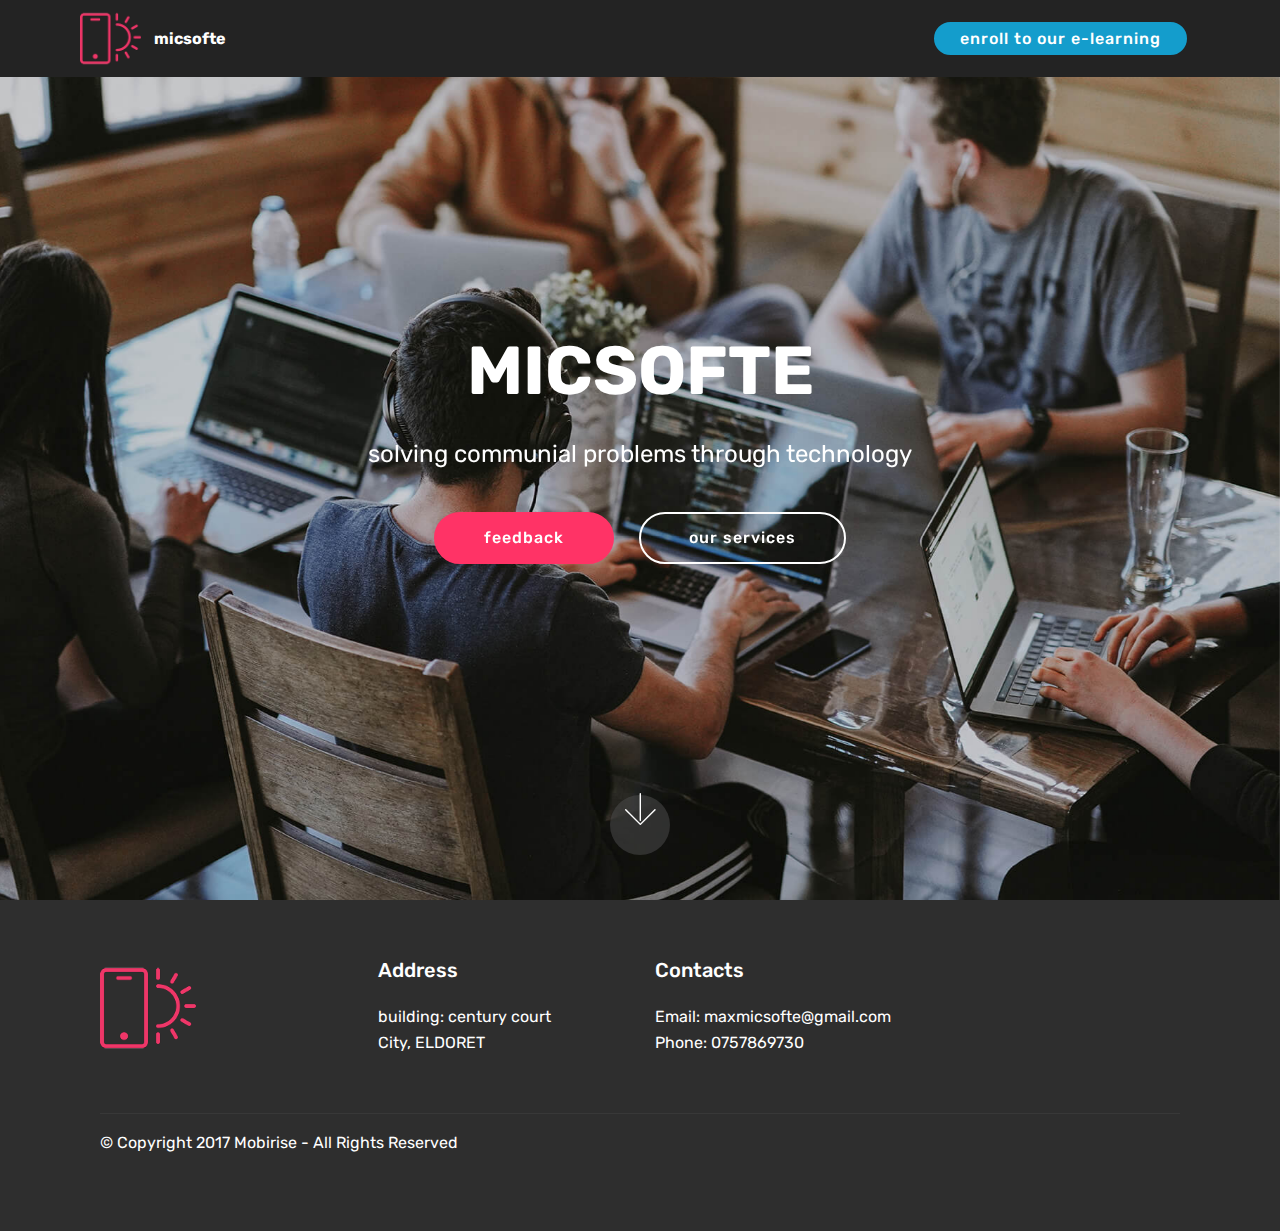
==== commit b9b15663: "create github pages" ====
--- a/index.html
+++ b/index.html
@@ -48,19 +48,19 @@
             </div>
         </div>
         <div class="collapse navbar-collapse" id="navbarSupportedContent">
-            <ul class="navbar-nav nav-dropdown nav-right" data-app-modern-menu="true"><li class="nav-item">
+            <ul class="navbar-nav nav-dropdown" data-app-modern-menu="true"><li class="nav-item">
                     <a class="nav-link link text-white display-4" href="https://mobirise.com">&nbsp;</a>
                 </li>
                 <li class="nav-item">
                     <a class="nav-link link text-white display-4" href="https://mobirise.com">
                         <font face="MobiriseIcons"><span style="font-size: 25.6px;">&nbsp;</span></font> &nbsp; &nbsp; &nbsp; &nbsp; &nbsp; &nbsp; &nbsp; &nbsp; &nbsp;&nbsp;</a>
                 </li></ul>
-            
+            <div class="navbar-buttons mbr-section-btn"><a class="btn btn-sm btn-primary display-4" href="page3.html">enroll to our e-learning</a></div>
         </div>
     </nav>
 </section>
 
-<section class="engine"><a href="https://mobirise.info/t">free amp template</a></section><section class="cid-qTkA127IK8 mbr-fullscreen mbr-parallax-background" id="header2-1">
+<section class="engine"><a href="https://mobirise.info/l">free web templates</a></section><section class="cid-qTkA127IK8 mbr-fullscreen mbr-parallax-background" id="header2-1">
 
     
 
@@ -72,8 +72,8 @@
                 <h1 class="mbr-section-title mbr-bold pb-3 mbr-fonts-style display-1">MICSOFTE</h1>
                 
                 <p class="mbr-text pb-3 mbr-fonts-style display-5">solving communial problems through technology</p>
-                <div class="mbr-section-btn"><a class="btn btn-md btn-secondary display-4" href="https://mobirise.com">LEARN MORE</a>
-                    <a class="btn btn-md btn-white-outline display-4" href="page1.html">our services</a></div>
+                <div class="mbr-section-btn"><a class="btn btn-md btn-secondary display-4" href="page2.html">feedback</a>
+                    <a class="btn btn-md btn-white-outline display-4" href="page4.html">our services</a></div>
             </div>
         </div>
     </div>
@@ -81,54 +81,6 @@
         <a href="#next">
             <i class="mbri-down mbr-iconfont"></i>
         </a>
-    </div>
-</section>
-
-<section class="features8 cid-rm7iCFE5fX mbr-parallax-background" id="features8-4">
-
-    
-
-    <div class="mbr-overlay" style="opacity: 0.2; background-color: rgb(35, 35, 35);">
-    </div>
-
-    <div class="container">
-        <div class="media-container-row">
-
-            <div class="card  col-12 col-md-6 col-lg-4">
-                <div class="card-img">
-                    <span class="mbri-desktop mbr-iconfont"></span>
-                </div>
-                <div class="card-box align-center">
-                    <h4 class="card-title mbr-fonts-style display-7">KNEC ONLINE REGISTRATION</h4>
-                    <p class="mbr-text mbr-fonts-style display-7">&nbsp;</p>
-                    
-                </div>
-            </div>
-
-            <div class="card  col-12 col-md-6 col-lg-4">
-                <div class="card-img">
-                    <span class="mbri-touch mbr-iconfont"></span>
-                </div>
-                <div class="card-box align-center">
-                    <h4 class="card-title mbr-fonts-style display-7">HARDWARE SERVICES</h4>
-                    <p class="mbr-text mbr-fonts-style display-7">&nbsp;</p>
-                    
-                </div>
-            </div>
-
-            <div class="card  col-12 col-md-6 col-lg-4">
-                <div class="card-img">
-                    <span class="mbri-responsive mbr-iconfont"></span>
-                </div>
-                <div class="card-box align-center">
-                    <h4 class="card-title mbr-fonts-style display-7">WEB DEVELOPING</h4>
-                    <p class="mbr-text mbr-fonts-style display-7">&nbsp;</p>
-                    
-                </div>
-            </div>
-
-            
-        </div>
     </div>
 </section>
 
@@ -178,38 +130,7 @@
                     </p>
                 </div>
                 <div class="col-md-6">
-                    <div class="social-list align-right">
-                        <div class="soc-item">
-                            <a href="https://twitter.com/mobirise" target="_blank">
-                                <span class="socicon-twitter socicon mbr-iconfont mbr-iconfont-social"></span>
-                            </a>
-                        </div>
-                        <div class="soc-item">
-                            <a href="https://www.facebook.com/pages/Mobirise/1616226671953247" target="_blank">
-                                <span class="socicon-facebook socicon mbr-iconfont mbr-iconfont-social"></span>
-                            </a>
-                        </div>
-                        <div class="soc-item">
-                            <a href="https://www.youtube.com/c/mobirise" target="_blank">
-                                <span class="socicon-youtube socicon mbr-iconfont mbr-iconfont-social"></span>
-                            </a>
-                        </div>
-                        <div class="soc-item">
-                            <a href="https://instagram.com/mobirise" target="_blank">
-                                <span class="socicon-instagram socicon mbr-iconfont mbr-iconfont-social"></span>
-                            </a>
-                        </div>
-                        <div class="soc-item">
-                            <a href="https://plus.google.com/u/0/+Mobirise" target="_blank">
-                                <span class="socicon-googleplus socicon mbr-iconfont mbr-iconfont-social"></span>
-                            </a>
-                        </div>
-                        <div class="soc-item">
-                            <a href="https://www.behance.net/Mobirise" target="_blank">
-                                <span class="socicon-behance socicon mbr-iconfont mbr-iconfont-social"></span>
-                            </a>
-                        </div>
-                    </div>
+                    
                 </div>
             </div>
         </div>
--- a/assets/mobirise/css/mbr-additional.css
+++ b/assets/mobirise/css/mbr-additional.css
@@ -1396,50 +1396,6 @@
 .cid-qTkA127IK8 {
   background-image: url("../../../assets/images/background4.jpg");
 }
-.cid-rm7iCFE5fX {
-  padding-top: 90px;
-  padding-bottom: 90px;
-  background-image: url("../../../assets/images/background4.jpg");
-}
-.cid-rm7iCFE5fX h4 {
-  font-weight: 500;
-  color: #ffffff;
-}
-.cid-rm7iCFE5fX p {
-  color: #ffffff;
-}
-.cid-rm7iCFE5fX .card {
-  margin-bottom: 2rem;
-}
-.cid-rm7iCFE5fX .card-img {
-  border-radius: 0;
-  padding: 2rem 2rem 0 2rem;
-  background-color: #149dcc;
-}
-.cid-rm7iCFE5fX .card-img span {
-  font-size: 100px;
-  color: #ffffff;
-}
-.cid-rm7iCFE5fX .card-box {
-  padding-bottom: 2rem;
-  background-color: #149dcc;
-  background: linear-gradient(#149dcc, transparent);
-}
-.cid-rm7iCFE5fX .card-box .card-title {
-  margin: 0;
-  padding: 2rem 2rem 0 2rem;
-}
-.cid-rm7iCFE5fX .card-box .mbr-text {
-  margin-bottom: 0;
-  padding: 2rem 2rem 0 2rem;
-}
-.cid-rm7iCFE5fX .card-box .mbr-section-btn {
-  padding-top: 1rem;
-}
-.cid-rm7iCFE5fX .card-box .mbr-section-btn a {
-  margin-top: 1rem;
-  margin-bottom: 0;
-}
 .cid-qTkzRZLJNu .navbar {
   padding: .5rem 0;
   background: #232323;
@@ -1666,10 +1622,6 @@
 .cid-qTkzRZLJNu .collapsed .navbar-collapse.collapsing .navbar-nav .nav-item,
 .cid-qTkzRZLJNu .collapsed .navbar-collapse.show .navbar-nav .nav-item {
   clear: both;
-}
-.cid-qTkzRZLJNu .collapsed .navbar-collapse.collapsing .navbar-nav .nav-item:last-child,
-.cid-qTkzRZLJNu .collapsed .navbar-collapse.show .navbar-nav .nav-item:last-child {
-  margin-bottom: 1rem;
 }
 .cid-qTkzRZLJNu .collapsed .navbar-collapse.collapsing .navbar-buttons,
 .cid-qTkzRZLJNu .collapsed .navbar-collapse.show .navbar-buttons {
@@ -1765,10 +1717,6 @@
   .cid-qTkzRZLJNu .navbar-collapse.show .navbar-nav .nav-item {
     clear: both;
   }
-  .cid-qTkzRZLJNu .navbar-collapse.collapsing .navbar-nav .nav-item:last-child,
-  .cid-qTkzRZLJNu .navbar-collapse.show .navbar-nav .nav-item:last-child {
-    margin-bottom: 1rem;
-  }
   .cid-qTkzRZLJNu .navbar-collapse.collapsing .navbar-buttons,
   .cid-qTkzRZLJNu .navbar-collapse.show .navbar-buttons {
     text-align: center;
@@ -2123,10 +2071,6 @@
 .cid-qTkzRZLJNu .collapsed .navbar-collapse.show .navbar-nav .nav-item {
   clear: both;
 }
-.cid-qTkzRZLJNu .collapsed .navbar-collapse.collapsing .navbar-nav .nav-item:last-child,
-.cid-qTkzRZLJNu .collapsed .navbar-collapse.show .navbar-nav .nav-item:last-child {
-  margin-bottom: 1rem;
-}
 .cid-qTkzRZLJNu .collapsed .navbar-collapse.collapsing .navbar-buttons,
 .cid-qTkzRZLJNu .collapsed .navbar-collapse.show .navbar-buttons {
   text-align: center;
@@ -2221,10 +2165,6 @@
   .cid-qTkzRZLJNu .navbar-collapse.show .navbar-nav .nav-item {
     clear: both;
   }
-  .cid-qTkzRZLJNu .navbar-collapse.collapsing .navbar-nav .nav-item:last-child,
-  .cid-qTkzRZLJNu .navbar-collapse.show .navbar-nav .nav-item:last-child {
-    margin-bottom: 1rem;
-  }
   .cid-qTkzRZLJNu .navbar-collapse.collapsing .navbar-buttons,
   .cid-qTkzRZLJNu .navbar-collapse.show .navbar-buttons {
     text-align: center;
@@ -2285,18 +2225,29 @@
 .cid-qTkzRZLJNu .dropdown-item:hover {
   color: #c1c1c1 !important;
 }
-.cid-rm7m5X4PFo {
-  background-image: url("../../../assets/images/background1.jpg");
-}
-.cid-rm7m5X4PFo .mbr-section-subtitle {
-  letter-spacing: .2rem;
-}
-.cid-rm7m5X4PFo .media-container-column {
-  background-color: #4f4943;
-}
-@media (max-width: 767px) {
-  .cid-rm7m5X4PFo .media-container-column {
-    padding: 1rem !important;
+.cid-rm7nA1ZCMj {
+  background-image: url("../../../assets/images/background4.jpg");
+}
+.cid-rm7nA1ZCMj .form-control,
+.cid-rm7nA1ZCMj .form-control:focus {
+  background: #ffffff;
+  border: 1px solid #ffffff;
+}
+.cid-rm7nA1ZCMj .form-container {
+  transition: all .2s;
+  border: 1px solid #ffffff;
+  padding: 1rem;
+}
+.cid-rm7nA1ZCMj textarea.form-control {
+  min-height: 188px;
+}
+.cid-rm7nA1ZCMj .input-group-btn {
+  justify-content: center;
+  -webkit-justify-content: center;
+}
+@media (min-width: 768px) {
+  .cid-rm7nA1ZCMj .content-container {
+    padding-right: 5rem;
   }
 }
 .cid-qTkzRZLJNu .navbar {
@@ -2525,10 +2476,6 @@
 .cid-qTkzRZLJNu .collapsed .navbar-collapse.collapsing .navbar-nav .nav-item,
 .cid-qTkzRZLJNu .collapsed .navbar-collapse.show .navbar-nav .nav-item {
   clear: both;
-}
-.cid-qTkzRZLJNu .collapsed .navbar-collapse.collapsing .navbar-nav .nav-item:last-child,
-.cid-qTkzRZLJNu .collapsed .navbar-collapse.show .navbar-nav .nav-item:last-child {
-  margin-bottom: 1rem;
 }
 .cid-qTkzRZLJNu .collapsed .navbar-collapse.collapsing .navbar-buttons,
 .cid-qTkzRZLJNu .collapsed .navbar-collapse.show .navbar-buttons {
@@ -2624,10 +2571,6 @@
   .cid-qTkzRZLJNu .navbar-collapse.show .navbar-nav .nav-item {
     clear: both;
   }
-  .cid-qTkzRZLJNu .navbar-collapse.collapsing .navbar-nav .nav-item:last-child,
-  .cid-qTkzRZLJNu .navbar-collapse.show .navbar-nav .nav-item:last-child {
-    margin-bottom: 1rem;
-  }
   .cid-qTkzRZLJNu .navbar-collapse.collapsing .navbar-buttons,
   .cid-qTkzRZLJNu .navbar-collapse.show .navbar-buttons {
     text-align: center;
@@ -2688,28 +2631,28 @@
 .cid-qTkzRZLJNu .dropdown-item:hover {
   color: #c1c1c1 !important;
 }
-.cid-rm7nA1ZCMj {
+.cid-rm7unMS7DY {
   background-image: url("../../../assets/images/background4.jpg");
 }
-.cid-rm7nA1ZCMj .form-control,
-.cid-rm7nA1ZCMj .form-control:focus {
+.cid-rm7unMS7DY .form-control,
+.cid-rm7unMS7DY .form-control:focus {
   background: #ffffff;
   border: 1px solid #ffffff;
 }
-.cid-rm7nA1ZCMj .form-container {
+.cid-rm7unMS7DY .form-container {
   transition: all .2s;
   border: 1px solid #ffffff;
   padding: 1rem;
 }
-.cid-rm7nA1ZCMj textarea.form-control {
+.cid-rm7unMS7DY textarea.form-control {
   min-height: 188px;
 }
-.cid-rm7nA1ZCMj .input-group-btn {
+.cid-rm7unMS7DY .input-group-btn {
   justify-content: center;
   -webkit-justify-content: center;
 }
 @media (min-width: 768px) {
-  .cid-rm7nA1ZCMj .content-container {
+  .cid-rm7unMS7DY .content-container {
     padding-right: 5rem;
   }
 }
@@ -2939,10 +2882,6 @@
 .cid-qTkzRZLJNu .collapsed .navbar-collapse.collapsing .navbar-nav .nav-item,
 .cid-qTkzRZLJNu .collapsed .navbar-collapse.show .navbar-nav .nav-item {
   clear: both;
-}
-.cid-qTkzRZLJNu .collapsed .navbar-collapse.collapsing .navbar-nav .nav-item:last-child,
-.cid-qTkzRZLJNu .collapsed .navbar-collapse.show .navbar-nav .nav-item:last-child {
-  margin-bottom: 1rem;
 }
 .cid-qTkzRZLJNu .collapsed .navbar-collapse.collapsing .navbar-buttons,
 .cid-qTkzRZLJNu .collapsed .navbar-collapse.show .navbar-buttons {
@@ -3038,10 +2977,6 @@
   .cid-qTkzRZLJNu .navbar-collapse.show .navbar-nav .nav-item {
     clear: both;
   }
-  .cid-qTkzRZLJNu .navbar-collapse.collapsing .navbar-nav .nav-item:last-child,
-  .cid-qTkzRZLJNu .navbar-collapse.show .navbar-nav .nav-item:last-child {
-    margin-bottom: 1rem;
-  }
   .cid-qTkzRZLJNu .navbar-collapse.collapsing .navbar-buttons,
   .cid-qTkzRZLJNu .navbar-collapse.show .navbar-buttons {
     text-align: center;
@@ -3102,28 +3037,1222 @@
 .cid-qTkzRZLJNu .dropdown-item:hover {
   color: #c1c1c1 !important;
 }
-.cid-rm7unMS7DY {
-  background-image: url("../../../assets/images/background4.jpg");
-}
-.cid-rm7unMS7DY .form-control,
-.cid-rm7unMS7DY .form-control:focus {
-  background: #ffffff;
-  border: 1px solid #ffffff;
-}
-.cid-rm7unMS7DY .form-container {
-  transition: all .2s;
-  border: 1px solid #ffffff;
-  padding: 1rem;
-}
-.cid-rm7unMS7DY textarea.form-control {
-  min-height: 188px;
-}
-.cid-rm7unMS7DY .input-group-btn {
+.cid-rm7C5bmoin {
+  padding-top: 135px;
+  padding-bottom: 90px;
+  background-image: url("../../../assets/images/background41.jpg");
+}
+.cid-rm7C5bmoin h4 {
+  font-weight: 500;
+  color: #ffffff;
+}
+.cid-rm7C5bmoin p {
+  color: #ffffff;
+}
+.cid-rm7C5bmoin .card {
+  margin-bottom: 2rem;
+}
+.cid-rm7C5bmoin .card-img {
+  border-radius: 0;
+  padding: 2rem 2rem 0 2rem;
+  background-color: #149dcc;
+}
+.cid-rm7C5bmoin .card-img span {
+  font-size: 100px;
+  color: #ffffff;
+}
+.cid-rm7C5bmoin .card-box {
+  padding-bottom: 2rem;
+  background-color: #149dcc;
+  background: linear-gradient(#149dcc, transparent);
+}
+.cid-rm7C5bmoin .card-box .card-title {
+  margin: 0;
+  padding: 2rem 2rem 0 2rem;
+}
+.cid-rm7C5bmoin .card-box .mbr-text {
+  margin-bottom: 0;
+  padding: 2rem 2rem 0 2rem;
+}
+.cid-rm7C5bmoin .card-box .mbr-section-btn {
+  padding-top: 1rem;
+}
+.cid-rm7C5bmoin .card-box .mbr-section-btn a {
+  margin-top: 1rem;
+  margin-bottom: 0;
+}
+.cid-qTkzRZLJNu .navbar {
+  padding: .5rem 0;
+  background: #232323;
+  transition: none;
+  min-height: 77px;
+}
+.cid-qTkzRZLJNu .navbar-dropdown.bg-color.transparent.opened {
+  background: #232323;
+}
+.cid-qTkzRZLJNu a {
+  font-style: normal;
+}
+.cid-qTkzRZLJNu .nav-item span {
+  padding-right: 0.4em;
+  line-height: 0.5em;
+  vertical-align: text-bottom;
+  position: relative;
+  text-decoration: none;
+}
+.cid-qTkzRZLJNu .nav-item a {
+  display: flex;
+  align-items: center;
   justify-content: center;
-  -webkit-justify-content: center;
-}
-@media (min-width: 768px) {
-  .cid-rm7unMS7DY .content-container {
-    padding-right: 5rem;
-  }
-}
+  padding: 0.7rem 0 !important;
+  margin: 0rem .65rem !important;
+}
+.cid-qTkzRZLJNu .nav-item:focus,
+.cid-qTkzRZLJNu .nav-link:focus {
+  outline: none;
+}
+.cid-qTkzRZLJNu .btn {
+  padding: 0.4rem 1.5rem;
+  display: inline-flex;
+  align-items: center;
+}
+.cid-qTkzRZLJNu .btn .mbr-iconfont {
+  font-size: 1.6rem;
+}
+.cid-qTkzRZLJNu .menu-logo {
+  margin-right: auto;
+}
+.cid-qTkzRZLJNu .menu-logo .navbar-brand {
+  display: flex;
+  margin-left: 5rem;
+  padding: 0;
+  transition: padding .2s;
+  min-height: 3.8rem;
+  align-items: center;
+}
+.cid-qTkzRZLJNu .menu-logo .navbar-brand .navbar-caption-wrap {
+  display: -webkit-flex;
+  -webkit-align-items: center;
+  align-items: center;
+  word-break: break-word;
+  min-width: 7rem;
+  margin: .3rem 0;
+}
+.cid-qTkzRZLJNu .menu-logo .navbar-brand .navbar-caption-wrap .navbar-caption {
+  line-height: 1.2rem !important;
+  padding-right: 2rem;
+}
+.cid-qTkzRZLJNu .menu-logo .navbar-brand .navbar-logo {
+  font-size: 4rem;
+  transition: font-size 0.25s;
+}
+.cid-qTkzRZLJNu .menu-logo .navbar-brand .navbar-logo img {
+  display: flex;
+}
+.cid-qTkzRZLJNu .menu-logo .navbar-brand .navbar-logo .mbr-iconfont {
+  transition: font-size 0.25s;
+}
+.cid-qTkzRZLJNu .navbar-toggleable-sm .navbar-collapse {
+  justify-content: flex-end;
+  -webkit-justify-content: flex-end;
+  padding-right: 5rem;
+  width: auto;
+}
+.cid-qTkzRZLJNu .navbar-toggleable-sm .navbar-collapse .navbar-nav {
+  flex-wrap: wrap;
+  -webkit-flex-wrap: wrap;
+  padding-left: 0;
+}
+.cid-qTkzRZLJNu .navbar-toggleable-sm .navbar-collapse .navbar-nav .nav-item {
+  -webkit-align-self: center;
+  align-self: center;
+}
+.cid-qTkzRZLJNu .navbar-toggleable-sm .navbar-collapse .navbar-buttons {
+  padding-left: 0;
+  padding-bottom: 0;
+}
+.cid-qTkzRZLJNu .dropdown .dropdown-menu {
+  background: #232323;
+  display: none;
+  position: absolute;
+  min-width: 5rem;
+  padding-top: 1.4rem;
+  padding-bottom: 1.4rem;
+  text-align: left;
+}
+.cid-qTkzRZLJNu .dropdown .dropdown-menu .dropdown-item {
+  width: auto;
+  padding: 0.235em 1.5385em 0.235em 1.5385em !important;
+}
+.cid-qTkzRZLJNu .dropdown .dropdown-menu .dropdown-item::after {
+  right: 0.5rem;
+}
+.cid-qTkzRZLJNu .dropdown .dropdown-menu .dropdown-submenu {
+  margin: 0;
+}
+.cid-qTkzRZLJNu .dropdown.open > .dropdown-menu {
+  display: block;
+}
+.cid-qTkzRZLJNu .navbar-toggleable-sm.opened:after {
+  position: absolute;
+  width: 100vw;
+  height: 100vh;
+  content: '';
+  background-color: rgba(0, 0, 0, 0.1);
+  left: 0;
+  bottom: 0;
+  transform: translateY(100%);
+  -webkit-transform: translateY(100%);
+  z-index: 1000;
+}
+.cid-qTkzRZLJNu .navbar.navbar-short {
+  min-height: 60px;
+  transition: all .2s;
+}
+.cid-qTkzRZLJNu .navbar.navbar-short .navbar-toggler-right {
+  top: 20px;
+}
+.cid-qTkzRZLJNu .navbar.navbar-short .navbar-logo a {
+  font-size: 2.5rem !important;
+  line-height: 2.5rem;
+  transition: font-size 0.25s;
+}
+.cid-qTkzRZLJNu .navbar.navbar-short .navbar-logo a .mbr-iconfont {
+  font-size: 2.5rem !important;
+}
+.cid-qTkzRZLJNu .navbar.navbar-short .navbar-logo a img {
+  height: 3rem !important;
+}
+.cid-qTkzRZLJNu .navbar.navbar-short .navbar-brand {
+  min-height: 3rem;
+}
+.cid-qTkzRZLJNu button.navbar-toggler {
+  width: 31px;
+  height: 18px;
+  cursor: pointer;
+  transition: all .2s;
+  top: 1.5rem;
+  right: 1rem;
+}
+.cid-qTkzRZLJNu button.navbar-toggler:focus {
+  outline: none;
+}
+.cid-qTkzRZLJNu button.navbar-toggler .hamburger span {
+  position: absolute;
+  right: 0;
+  width: 30px;
+  height: 2px;
+  border-right: 5px;
+  background-color: #ffffff;
+}
+.cid-qTkzRZLJNu button.navbar-toggler .hamburger span:nth-child(1) {
+  top: 0;
+  transition: all .2s;
+}
+.cid-qTkzRZLJNu button.navbar-toggler .hamburger span:nth-child(2) {
+  top: 8px;
+  transition: all .15s;
+}
+.cid-qTkzRZLJNu button.navbar-toggler .hamburger span:nth-child(3) {
+  top: 8px;
+  transition: all .15s;
+}
+.cid-qTkzRZLJNu button.navbar-toggler .hamburger span:nth-child(4) {
+  top: 16px;
+  transition: all .2s;
+}
+.cid-qTkzRZLJNu nav.opened .hamburger span:nth-child(1) {
+  top: 8px;
+  width: 0;
+  opacity: 0;
+  right: 50%;
+  transition: all .2s;
+}
+.cid-qTkzRZLJNu nav.opened .hamburger span:nth-child(2) {
+  -webkit-transform: rotate(45deg);
+  transform: rotate(45deg);
+  transition: all .25s;
+}
+.cid-qTkzRZLJNu nav.opened .hamburger span:nth-child(3) {
+  -webkit-transform: rotate(-45deg);
+  transform: rotate(-45deg);
+  transition: all .25s;
+}
+.cid-qTkzRZLJNu nav.opened .hamburger span:nth-child(4) {
+  top: 8px;
+  width: 0;
+  opacity: 0;
+  right: 50%;
+  transition: all .2s;
+}
+.cid-qTkzRZLJNu .collapsed.navbar-expand {
+  flex-direction: column;
+}
+.cid-qTkzRZLJNu .collapsed .btn {
+  display: flex;
+}
+.cid-qTkzRZLJNu .collapsed .navbar-collapse {
+  display: none !important;
+  padding-right: 0 !important;
+}
+.cid-qTkzRZLJNu .collapsed .navbar-collapse.collapsing,
+.cid-qTkzRZLJNu .collapsed .navbar-collapse.show {
+  display: block !important;
+}
+.cid-qTkzRZLJNu .collapsed .navbar-collapse.collapsing .navbar-nav,
+.cid-qTkzRZLJNu .collapsed .navbar-collapse.show .navbar-nav {
+  display: block;
+  text-align: center;
+}
+.cid-qTkzRZLJNu .collapsed .navbar-collapse.collapsing .navbar-nav .nav-item,
+.cid-qTkzRZLJNu .collapsed .navbar-collapse.show .navbar-nav .nav-item {
+  clear: both;
+}
+.cid-qTkzRZLJNu .collapsed .navbar-collapse.collapsing .navbar-buttons,
+.cid-qTkzRZLJNu .collapsed .navbar-collapse.show .navbar-buttons {
+  text-align: center;
+}
+.cid-qTkzRZLJNu .collapsed .navbar-collapse.collapsing .navbar-buttons:last-child,
+.cid-qTkzRZLJNu .collapsed .navbar-collapse.show .navbar-buttons:last-child {
+  margin-bottom: 1rem;
+}
+.cid-qTkzRZLJNu .collapsed button.navbar-toggler {
+  display: block;
+}
+.cid-qTkzRZLJNu .collapsed .navbar-brand {
+  margin-left: 1rem !important;
+}
+.cid-qTkzRZLJNu .collapsed .navbar-toggleable-sm {
+  flex-direction: column;
+  -webkit-flex-direction: column;
+}
+.cid-qTkzRZLJNu .collapsed .dropdown .dropdown-menu {
+  width: 100%;
+  text-align: center;
+  position: relative;
+  opacity: 0;
+  display: block;
+  height: 0;
+  visibility: hidden;
+  padding: 0;
+  transition-duration: .5s;
+  transition-property: opacity,padding,height;
+}
+.cid-qTkzRZLJNu .collapsed .dropdown.open > .dropdown-menu {
+  position: relative;
+  opacity: 1;
+  height: auto;
+  padding: 1.4rem 0;
+  visibility: visible;
+}
+.cid-qTkzRZLJNu .collapsed .dropdown .dropdown-submenu {
+  left: 0;
+  text-align: center;
+  width: 100%;
+}
+.cid-qTkzRZLJNu .collapsed .dropdown .dropdown-toggle[data-toggle="dropdown-submenu"]::after {
+  margin-top: 0;
+  position: inherit;
+  right: 0;
+  top: 50%;
+  display: inline-block;
+  width: 0;
+  height: 0;
+  margin-left: .3em;
+  vertical-align: middle;
+  content: "";
+  border-top: .30em solid;
+  border-right: .30em solid transparent;
+  border-left: .30em solid transparent;
+}
+@media (max-width: 991px) {
+  .cid-qTkzRZLJNu .navbar-expand {
+    flex-direction: column;
+  }
+  .cid-qTkzRZLJNu img {
+    height: 3.8rem !important;
+  }
+  .cid-qTkzRZLJNu .btn {
+    display: flex;
+  }
+  .cid-qTkzRZLJNu button.navbar-toggler {
+    display: block;
+  }
+  .cid-qTkzRZLJNu .navbar-brand {
+    margin-left: 1rem !important;
+  }
+  .cid-qTkzRZLJNu .navbar-toggleable-sm {
+    flex-direction: column;
+    -webkit-flex-direction: column;
+  }
+  .cid-qTkzRZLJNu .navbar-collapse {
+    display: none !important;
+    padding-right: 0 !important;
+  }
+  .cid-qTkzRZLJNu .navbar-collapse.collapsing,
+  .cid-qTkzRZLJNu .navbar-collapse.show {
+    display: block !important;
+  }
+  .cid-qTkzRZLJNu .navbar-collapse.collapsing .navbar-nav,
+  .cid-qTkzRZLJNu .navbar-collapse.show .navbar-nav {
+    display: block;
+    text-align: center;
+  }
+  .cid-qTkzRZLJNu .navbar-collapse.collapsing .navbar-nav .nav-item,
+  .cid-qTkzRZLJNu .navbar-collapse.show .navbar-nav .nav-item {
+    clear: both;
+  }
+  .cid-qTkzRZLJNu .navbar-collapse.collapsing .navbar-buttons,
+  .cid-qTkzRZLJNu .navbar-collapse.show .navbar-buttons {
+    text-align: center;
+  }
+  .cid-qTkzRZLJNu .navbar-collapse.collapsing .navbar-buttons:last-child,
+  .cid-qTkzRZLJNu .navbar-collapse.show .navbar-buttons:last-child {
+    margin-bottom: 1rem;
+  }
+  .cid-qTkzRZLJNu .dropdown .dropdown-menu {
+    width: 100%;
+    text-align: center;
+    position: relative;
+    opacity: 0;
+    display: block;
+    height: 0;
+    visibility: hidden;
+    padding: 0;
+    transition-duration: .5s;
+    transition-property: opacity,padding,height;
+  }
+  .cid-qTkzRZLJNu .dropdown.open > .dropdown-menu {
+    position: relative;
+    opacity: 1;
+    height: auto;
+    padding: 1.4rem 0;
+    visibility: visible;
+  }
+  .cid-qTkzRZLJNu .dropdown .dropdown-submenu {
+    left: 0;
+    text-align: center;
+    width: 100%;
+  }
+  .cid-qTkzRZLJNu .dropdown .dropdown-toggle[data-toggle="dropdown-submenu"]::after {
+    margin-top: 0;
+    position: inherit;
+    right: 0;
+    top: 50%;
+    display: inline-block;
+    width: 0;
+    height: 0;
+    margin-left: .3em;
+    vertical-align: middle;
+    content: "";
+    border-top: .30em solid;
+    border-right: .30em solid transparent;
+    border-left: .30em solid transparent;
+  }
+}
+@media (min-width: 767px) {
+  .cid-qTkzRZLJNu .menu-logo {
+    flex-shrink: 0;
+  }
+}
+.cid-qTkzRZLJNu .navbar-collapse {
+  flex-basis: auto;
+}
+.cid-qTkzRZLJNu .nav-link:hover,
+.cid-qTkzRZLJNu .dropdown-item:hover {
+  color: #c1c1c1 !important;
+}
+.cid-rm7Ez4wufw {
+  padding-top: 120px;
+  padding-bottom: 60px;
+  background-color: #ffffff;
+}
+.cid-rm7Ez4wufw .mbr-text,
+.cid-rm7Ez4wufw blockquote {
+  color: #767676;
+}
+.cid-qTkzRZLJNu .navbar {
+  padding: .5rem 0;
+  background: #232323;
+  transition: none;
+  min-height: 77px;
+}
+.cid-qTkzRZLJNu .navbar-dropdown.bg-color.transparent.opened {
+  background: #232323;
+}
+.cid-qTkzRZLJNu a {
+  font-style: normal;
+}
+.cid-qTkzRZLJNu .nav-item span {
+  padding-right: 0.4em;
+  line-height: 0.5em;
+  vertical-align: text-bottom;
+  position: relative;
+  text-decoration: none;
+}
+.cid-qTkzRZLJNu .nav-item a {
+  display: flex;
+  align-items: center;
+  justify-content: center;
+  padding: 0.7rem 0 !important;
+  margin: 0rem .65rem !important;
+}
+.cid-qTkzRZLJNu .nav-item:focus,
+.cid-qTkzRZLJNu .nav-link:focus {
+  outline: none;
+}
+.cid-qTkzRZLJNu .btn {
+  padding: 0.4rem 1.5rem;
+  display: inline-flex;
+  align-items: center;
+}
+.cid-qTkzRZLJNu .btn .mbr-iconfont {
+  font-size: 1.6rem;
+}
+.cid-qTkzRZLJNu .menu-logo {
+  margin-right: auto;
+}
+.cid-qTkzRZLJNu .menu-logo .navbar-brand {
+  display: flex;
+  margin-left: 5rem;
+  padding: 0;
+  transition: padding .2s;
+  min-height: 3.8rem;
+  align-items: center;
+}
+.cid-qTkzRZLJNu .menu-logo .navbar-brand .navbar-caption-wrap {
+  display: -webkit-flex;
+  -webkit-align-items: center;
+  align-items: center;
+  word-break: break-word;
+  min-width: 7rem;
+  margin: .3rem 0;
+}
+.cid-qTkzRZLJNu .menu-logo .navbar-brand .navbar-caption-wrap .navbar-caption {
+  line-height: 1.2rem !important;
+  padding-right: 2rem;
+}
+.cid-qTkzRZLJNu .menu-logo .navbar-brand .navbar-logo {
+  font-size: 4rem;
+  transition: font-size 0.25s;
+}
+.cid-qTkzRZLJNu .menu-logo .navbar-brand .navbar-logo img {
+  display: flex;
+}
+.cid-qTkzRZLJNu .menu-logo .navbar-brand .navbar-logo .mbr-iconfont {
+  transition: font-size 0.25s;
+}
+.cid-qTkzRZLJNu .navbar-toggleable-sm .navbar-collapse {
+  justify-content: flex-end;
+  -webkit-justify-content: flex-end;
+  padding-right: 5rem;
+  width: auto;
+}
+.cid-qTkzRZLJNu .navbar-toggleable-sm .navbar-collapse .navbar-nav {
+  flex-wrap: wrap;
+  -webkit-flex-wrap: wrap;
+  padding-left: 0;
+}
+.cid-qTkzRZLJNu .navbar-toggleable-sm .navbar-collapse .navbar-nav .nav-item {
+  -webkit-align-self: center;
+  align-self: center;
+}
+.cid-qTkzRZLJNu .navbar-toggleable-sm .navbar-collapse .navbar-buttons {
+  padding-left: 0;
+  padding-bottom: 0;
+}
+.cid-qTkzRZLJNu .dropdown .dropdown-menu {
+  background: #232323;
+  display: none;
+  position: absolute;
+  min-width: 5rem;
+  padding-top: 1.4rem;
+  padding-bottom: 1.4rem;
+  text-align: left;
+}
+.cid-qTkzRZLJNu .dropdown .dropdown-menu .dropdown-item {
+  width: auto;
+  padding: 0.235em 1.5385em 0.235em 1.5385em !important;
+}
+.cid-qTkzRZLJNu .dropdown .dropdown-menu .dropdown-item::after {
+  right: 0.5rem;
+}
+.cid-qTkzRZLJNu .dropdown .dropdown-menu .dropdown-submenu {
+  margin: 0;
+}
+.cid-qTkzRZLJNu .dropdown.open > .dropdown-menu {
+  display: block;
+}
+.cid-qTkzRZLJNu .navbar-toggleable-sm.opened:after {
+  position: absolute;
+  width: 100vw;
+  height: 100vh;
+  content: '';
+  background-color: rgba(0, 0, 0, 0.1);
+  left: 0;
+  bottom: 0;
+  transform: translateY(100%);
+  -webkit-transform: translateY(100%);
+  z-index: 1000;
+}
+.cid-qTkzRZLJNu .navbar.navbar-short {
+  min-height: 60px;
+  transition: all .2s;
+}
+.cid-qTkzRZLJNu .navbar.navbar-short .navbar-toggler-right {
+  top: 20px;
+}
+.cid-qTkzRZLJNu .navbar.navbar-short .navbar-logo a {
+  font-size: 2.5rem !important;
+  line-height: 2.5rem;
+  transition: font-size 0.25s;
+}
+.cid-qTkzRZLJNu .navbar.navbar-short .navbar-logo a .mbr-iconfont {
+  font-size: 2.5rem !important;
+}
+.cid-qTkzRZLJNu .navbar.navbar-short .navbar-logo a img {
+  height: 3rem !important;
+}
+.cid-qTkzRZLJNu .navbar.navbar-short .navbar-brand {
+  min-height: 3rem;
+}
+.cid-qTkzRZLJNu button.navbar-toggler {
+  width: 31px;
+  height: 18px;
+  cursor: pointer;
+  transition: all .2s;
+  top: 1.5rem;
+  right: 1rem;
+}
+.cid-qTkzRZLJNu button.navbar-toggler:focus {
+  outline: none;
+}
+.cid-qTkzRZLJNu button.navbar-toggler .hamburger span {
+  position: absolute;
+  right: 0;
+  width: 30px;
+  height: 2px;
+  border-right: 5px;
+  background-color: #ffffff;
+}
+.cid-qTkzRZLJNu button.navbar-toggler .hamburger span:nth-child(1) {
+  top: 0;
+  transition: all .2s;
+}
+.cid-qTkzRZLJNu button.navbar-toggler .hamburger span:nth-child(2) {
+  top: 8px;
+  transition: all .15s;
+}
+.cid-qTkzRZLJNu button.navbar-toggler .hamburger span:nth-child(3) {
+  top: 8px;
+  transition: all .15s;
+}
+.cid-qTkzRZLJNu button.navbar-toggler .hamburger span:nth-child(4) {
+  top: 16px;
+  transition: all .2s;
+}
+.cid-qTkzRZLJNu nav.opened .hamburger span:nth-child(1) {
+  top: 8px;
+  width: 0;
+  opacity: 0;
+  right: 50%;
+  transition: all .2s;
+}
+.cid-qTkzRZLJNu nav.opened .hamburger span:nth-child(2) {
+  -webkit-transform: rotate(45deg);
+  transform: rotate(45deg);
+  transition: all .25s;
+}
+.cid-qTkzRZLJNu nav.opened .hamburger span:nth-child(3) {
+  -webkit-transform: rotate(-45deg);
+  transform: rotate(-45deg);
+  transition: all .25s;
+}
+.cid-qTkzRZLJNu nav.opened .hamburger span:nth-child(4) {
+  top: 8px;
+  width: 0;
+  opacity: 0;
+  right: 50%;
+  transition: all .2s;
+}
+.cid-qTkzRZLJNu .collapsed.navbar-expand {
+  flex-direction: column;
+}
+.cid-qTkzRZLJNu .collapsed .btn {
+  display: flex;
+}
+.cid-qTkzRZLJNu .collapsed .navbar-collapse {
+  display: none !important;
+  padding-right: 0 !important;
+}
+.cid-qTkzRZLJNu .collapsed .navbar-collapse.collapsing,
+.cid-qTkzRZLJNu .collapsed .navbar-collapse.show {
+  display: block !important;
+}
+.cid-qTkzRZLJNu .collapsed .navbar-collapse.collapsing .navbar-nav,
+.cid-qTkzRZLJNu .collapsed .navbar-collapse.show .navbar-nav {
+  display: block;
+  text-align: center;
+}
+.cid-qTkzRZLJNu .collapsed .navbar-collapse.collapsing .navbar-nav .nav-item,
+.cid-qTkzRZLJNu .collapsed .navbar-collapse.show .navbar-nav .nav-item {
+  clear: both;
+}
+.cid-qTkzRZLJNu .collapsed .navbar-collapse.collapsing .navbar-buttons,
+.cid-qTkzRZLJNu .collapsed .navbar-collapse.show .navbar-buttons {
+  text-align: center;
+}
+.cid-qTkzRZLJNu .collapsed .navbar-collapse.collapsing .navbar-buttons:last-child,
+.cid-qTkzRZLJNu .collapsed .navbar-collapse.show .navbar-buttons:last-child {
+  margin-bottom: 1rem;
+}
+.cid-qTkzRZLJNu .collapsed button.navbar-toggler {
+  display: block;
+}
+.cid-qTkzRZLJNu .collapsed .navbar-brand {
+  margin-left: 1rem !important;
+}
+.cid-qTkzRZLJNu .collapsed .navbar-toggleable-sm {
+  flex-direction: column;
+  -webkit-flex-direction: column;
+}
+.cid-qTkzRZLJNu .collapsed .dropdown .dropdown-menu {
+  width: 100%;
+  text-align: center;
+  position: relative;
+  opacity: 0;
+  display: block;
+  height: 0;
+  visibility: hidden;
+  padding: 0;
+  transition-duration: .5s;
+  transition-property: opacity,padding,height;
+}
+.cid-qTkzRZLJNu .collapsed .dropdown.open > .dropdown-menu {
+  position: relative;
+  opacity: 1;
+  height: auto;
+  padding: 1.4rem 0;
+  visibility: visible;
+}
+.cid-qTkzRZLJNu .collapsed .dropdown .dropdown-submenu {
+  left: 0;
+  text-align: center;
+  width: 100%;
+}
+.cid-qTkzRZLJNu .collapsed .dropdown .dropdown-toggle[data-toggle="dropdown-submenu"]::after {
+  margin-top: 0;
+  position: inherit;
+  right: 0;
+  top: 50%;
+  display: inline-block;
+  width: 0;
+  height: 0;
+  margin-left: .3em;
+  vertical-align: middle;
+  content: "";
+  border-top: .30em solid;
+  border-right: .30em solid transparent;
+  border-left: .30em solid transparent;
+}
+@media (max-width: 991px) {
+  .cid-qTkzRZLJNu .navbar-expand {
+    flex-direction: column;
+  }
+  .cid-qTkzRZLJNu img {
+    height: 3.8rem !important;
+  }
+  .cid-qTkzRZLJNu .btn {
+    display: flex;
+  }
+  .cid-qTkzRZLJNu button.navbar-toggler {
+    display: block;
+  }
+  .cid-qTkzRZLJNu .navbar-brand {
+    margin-left: 1rem !important;
+  }
+  .cid-qTkzRZLJNu .navbar-toggleable-sm {
+    flex-direction: column;
+    -webkit-flex-direction: column;
+  }
+  .cid-qTkzRZLJNu .navbar-collapse {
+    display: none !important;
+    padding-right: 0 !important;
+  }
+  .cid-qTkzRZLJNu .navbar-collapse.collapsing,
+  .cid-qTkzRZLJNu .navbar-collapse.show {
+    display: block !important;
+  }
+  .cid-qTkzRZLJNu .navbar-collapse.collapsing .navbar-nav,
+  .cid-qTkzRZLJNu .navbar-collapse.show .navbar-nav {
+    display: block;
+    text-align: center;
+  }
+  .cid-qTkzRZLJNu .navbar-collapse.collapsing .navbar-nav .nav-item,
+  .cid-qTkzRZLJNu .navbar-collapse.show .navbar-nav .nav-item {
+    clear: both;
+  }
+  .cid-qTkzRZLJNu .navbar-collapse.collapsing .navbar-buttons,
+  .cid-qTkzRZLJNu .navbar-collapse.show .navbar-buttons {
+    text-align: center;
+  }
+  .cid-qTkzRZLJNu .navbar-collapse.collapsing .navbar-buttons:last-child,
+  .cid-qTkzRZLJNu .navbar-collapse.show .navbar-buttons:last-child {
+    margin-bottom: 1rem;
+  }
+  .cid-qTkzRZLJNu .dropdown .dropdown-menu {
+    width: 100%;
+    text-align: center;
+    position: relative;
+    opacity: 0;
+    display: block;
+    height: 0;
+    visibility: hidden;
+    padding: 0;
+    transition-duration: .5s;
+    transition-property: opacity,padding,height;
+  }
+  .cid-qTkzRZLJNu .dropdown.open > .dropdown-menu {
+    position: relative;
+    opacity: 1;
+    height: auto;
+    padding: 1.4rem 0;
+    visibility: visible;
+  }
+  .cid-qTkzRZLJNu .dropdown .dropdown-submenu {
+    left: 0;
+    text-align: center;
+    width: 100%;
+  }
+  .cid-qTkzRZLJNu .dropdown .dropdown-toggle[data-toggle="dropdown-submenu"]::after {
+    margin-top: 0;
+    position: inherit;
+    right: 0;
+    top: 50%;
+    display: inline-block;
+    width: 0;
+    height: 0;
+    margin-left: .3em;
+    vertical-align: middle;
+    content: "";
+    border-top: .30em solid;
+    border-right: .30em solid transparent;
+    border-left: .30em solid transparent;
+  }
+}
+@media (min-width: 767px) {
+  .cid-qTkzRZLJNu .menu-logo {
+    flex-shrink: 0;
+  }
+}
+.cid-qTkzRZLJNu .navbar-collapse {
+  flex-basis: auto;
+}
+.cid-qTkzRZLJNu .nav-link:hover,
+.cid-qTkzRZLJNu .dropdown-item:hover {
+  color: #c1c1c1 !important;
+}
+.cid-rm7FAiSv42 {
+  padding-top: 30px;
+  padding-bottom: 30px;
+  background-color: #ffffff;
+}
+.cid-rm7FAiSv42 .line {
+  background-color: #149dcc;
+  color: #149dcc;
+  align: center;
+  height: 2px;
+  margin: 0 auto;
+}
+.cid-rm7FAiSv42 .section-text {
+  padding: 2rem 0;
+}
+.cid-rm7FAiSv42 .inner-container {
+  margin: 0 auto;
+}
+@media (max-width: 768px) {
+  .cid-rm7FAiSv42 .inner-container {
+    width: 100% !important;
+  }
+}
+.cid-qTkzRZLJNu .navbar {
+  padding: .5rem 0;
+  background: #232323;
+  transition: none;
+  min-height: 77px;
+}
+.cid-qTkzRZLJNu .navbar-dropdown.bg-color.transparent.opened {
+  background: #232323;
+}
+.cid-qTkzRZLJNu a {
+  font-style: normal;
+}
+.cid-qTkzRZLJNu .nav-item span {
+  padding-right: 0.4em;
+  line-height: 0.5em;
+  vertical-align: text-bottom;
+  position: relative;
+  text-decoration: none;
+}
+.cid-qTkzRZLJNu .nav-item a {
+  display: flex;
+  align-items: center;
+  justify-content: center;
+  padding: 0.7rem 0 !important;
+  margin: 0rem .65rem !important;
+}
+.cid-qTkzRZLJNu .nav-item:focus,
+.cid-qTkzRZLJNu .nav-link:focus {
+  outline: none;
+}
+.cid-qTkzRZLJNu .btn {
+  padding: 0.4rem 1.5rem;
+  display: inline-flex;
+  align-items: center;
+}
+.cid-qTkzRZLJNu .btn .mbr-iconfont {
+  font-size: 1.6rem;
+}
+.cid-qTkzRZLJNu .menu-logo {
+  margin-right: auto;
+}
+.cid-qTkzRZLJNu .menu-logo .navbar-brand {
+  display: flex;
+  margin-left: 5rem;
+  padding: 0;
+  transition: padding .2s;
+  min-height: 3.8rem;
+  align-items: center;
+}
+.cid-qTkzRZLJNu .menu-logo .navbar-brand .navbar-caption-wrap {
+  display: -webkit-flex;
+  -webkit-align-items: center;
+  align-items: center;
+  word-break: break-word;
+  min-width: 7rem;
+  margin: .3rem 0;
+}
+.cid-qTkzRZLJNu .menu-logo .navbar-brand .navbar-caption-wrap .navbar-caption {
+  line-height: 1.2rem !important;
+  padding-right: 2rem;
+}
+.cid-qTkzRZLJNu .menu-logo .navbar-brand .navbar-logo {
+  font-size: 4rem;
+  transition: font-size 0.25s;
+}
+.cid-qTkzRZLJNu .menu-logo .navbar-brand .navbar-logo img {
+  display: flex;
+}
+.cid-qTkzRZLJNu .menu-logo .navbar-brand .navbar-logo .mbr-iconfont {
+  transition: font-size 0.25s;
+}
+.cid-qTkzRZLJNu .navbar-toggleable-sm .navbar-collapse {
+  justify-content: flex-end;
+  -webkit-justify-content: flex-end;
+  padding-right: 5rem;
+  width: auto;
+}
+.cid-qTkzRZLJNu .navbar-toggleable-sm .navbar-collapse .navbar-nav {
+  flex-wrap: wrap;
+  -webkit-flex-wrap: wrap;
+  padding-left: 0;
+}
+.cid-qTkzRZLJNu .navbar-toggleable-sm .navbar-collapse .navbar-nav .nav-item {
+  -webkit-align-self: center;
+  align-self: center;
+}
+.cid-qTkzRZLJNu .navbar-toggleable-sm .navbar-collapse .navbar-buttons {
+  padding-left: 0;
+  padding-bottom: 0;
+}
+.cid-qTkzRZLJNu .dropdown .dropdown-menu {
+  background: #232323;
+  display: none;
+  position: absolute;
+  min-width: 5rem;
+  padding-top: 1.4rem;
+  padding-bottom: 1.4rem;
+  text-align: left;
+}
+.cid-qTkzRZLJNu .dropdown .dropdown-menu .dropdown-item {
+  width: auto;
+  padding: 0.235em 1.5385em 0.235em 1.5385em !important;
+}
+.cid-qTkzRZLJNu .dropdown .dropdown-menu .dropdown-item::after {
+  right: 0.5rem;
+}
+.cid-qTkzRZLJNu .dropdown .dropdown-menu .dropdown-submenu {
+  margin: 0;
+}
+.cid-qTkzRZLJNu .dropdown.open > .dropdown-menu {
+  display: block;
+}
+.cid-qTkzRZLJNu .navbar-toggleable-sm.opened:after {
+  position: absolute;
+  width: 100vw;
+  height: 100vh;
+  content: '';
+  background-color: rgba(0, 0, 0, 0.1);
+  left: 0;
+  bottom: 0;
+  transform: translateY(100%);
+  -webkit-transform: translateY(100%);
+  z-index: 1000;
+}
+.cid-qTkzRZLJNu .navbar.navbar-short {
+  min-height: 60px;
+  transition: all .2s;
+}
+.cid-qTkzRZLJNu .navbar.navbar-short .navbar-toggler-right {
+  top: 20px;
+}
+.cid-qTkzRZLJNu .navbar.navbar-short .navbar-logo a {
+  font-size: 2.5rem !important;
+  line-height: 2.5rem;
+  transition: font-size 0.25s;
+}
+.cid-qTkzRZLJNu .navbar.navbar-short .navbar-logo a .mbr-iconfont {
+  font-size: 2.5rem !important;
+}
+.cid-qTkzRZLJNu .navbar.navbar-short .navbar-logo a img {
+  height: 3rem !important;
+}
+.cid-qTkzRZLJNu .navbar.navbar-short .navbar-brand {
+  min-height: 3rem;
+}
+.cid-qTkzRZLJNu button.navbar-toggler {
+  width: 31px;
+  height: 18px;
+  cursor: pointer;
+  transition: all .2s;
+  top: 1.5rem;
+  right: 1rem;
+}
+.cid-qTkzRZLJNu button.navbar-toggler:focus {
+  outline: none;
+}
+.cid-qTkzRZLJNu button.navbar-toggler .hamburger span {
+  position: absolute;
+  right: 0;
+  width: 30px;
+  height: 2px;
+  border-right: 5px;
+  background-color: #ffffff;
+}
+.cid-qTkzRZLJNu button.navbar-toggler .hamburger span:nth-child(1) {
+  top: 0;
+  transition: all .2s;
+}
+.cid-qTkzRZLJNu button.navbar-toggler .hamburger span:nth-child(2) {
+  top: 8px;
+  transition: all .15s;
+}
+.cid-qTkzRZLJNu button.navbar-toggler .hamburger span:nth-child(3) {
+  top: 8px;
+  transition: all .15s;
+}
+.cid-qTkzRZLJNu button.navbar-toggler .hamburger span:nth-child(4) {
+  top: 16px;
+  transition: all .2s;
+}
+.cid-qTkzRZLJNu nav.opened .hamburger span:nth-child(1) {
+  top: 8px;
+  width: 0;
+  opacity: 0;
+  right: 50%;
+  transition: all .2s;
+}
+.cid-qTkzRZLJNu nav.opened .hamburger span:nth-child(2) {
+  -webkit-transform: rotate(45deg);
+  transform: rotate(45deg);
+  transition: all .25s;
+}
+.cid-qTkzRZLJNu nav.opened .hamburger span:nth-child(3) {
+  -webkit-transform: rotate(-45deg);
+  transform: rotate(-45deg);
+  transition: all .25s;
+}
+.cid-qTkzRZLJNu nav.opened .hamburger span:nth-child(4) {
+  top: 8px;
+  width: 0;
+  opacity: 0;
+  right: 50%;
+  transition: all .2s;
+}
+.cid-qTkzRZLJNu .collapsed.navbar-expand {
+  flex-direction: column;
+}
+.cid-qTkzRZLJNu .collapsed .btn {
+  display: flex;
+}
+.cid-qTkzRZLJNu .collapsed .navbar-collapse {
+  display: none !important;
+  padding-right: 0 !important;
+}
+.cid-qTkzRZLJNu .collapsed .navbar-collapse.collapsing,
+.cid-qTkzRZLJNu .collapsed .navbar-collapse.show {
+  display: block !important;
+}
+.cid-qTkzRZLJNu .collapsed .navbar-collapse.collapsing .navbar-nav,
+.cid-qTkzRZLJNu .collapsed .navbar-collapse.show .navbar-nav {
+  display: block;
+  text-align: center;
+}
+.cid-qTkzRZLJNu .collapsed .navbar-collapse.collapsing .navbar-nav .nav-item,
+.cid-qTkzRZLJNu .collapsed .navbar-collapse.show .navbar-nav .nav-item {
+  clear: both;
+}
+.cid-qTkzRZLJNu .collapsed .navbar-collapse.collapsing .navbar-buttons,
+.cid-qTkzRZLJNu .collapsed .navbar-collapse.show .navbar-buttons {
+  text-align: center;
+}
+.cid-qTkzRZLJNu .collapsed .navbar-collapse.collapsing .navbar-buttons:last-child,
+.cid-qTkzRZLJNu .collapsed .navbar-collapse.show .navbar-buttons:last-child {
+  margin-bottom: 1rem;
+}
+.cid-qTkzRZLJNu .collapsed button.navbar-toggler {
+  display: block;
+}
+.cid-qTkzRZLJNu .collapsed .navbar-brand {
+  margin-left: 1rem !important;
+}
+.cid-qTkzRZLJNu .collapsed .navbar-toggleable-sm {
+  flex-direction: column;
+  -webkit-flex-direction: column;
+}
+.cid-qTkzRZLJNu .collapsed .dropdown .dropdown-menu {
+  width: 100%;
+  text-align: center;
+  position: relative;
+  opacity: 0;
+  display: block;
+  height: 0;
+  visibility: hidden;
+  padding: 0;
+  transition-duration: .5s;
+  transition-property: opacity,padding,height;
+}
+.cid-qTkzRZLJNu .collapsed .dropdown.open > .dropdown-menu {
+  position: relative;
+  opacity: 1;
+  height: auto;
+  padding: 1.4rem 0;
+  visibility: visible;
+}
+.cid-qTkzRZLJNu .collapsed .dropdown .dropdown-submenu {
+  left: 0;
+  text-align: center;
+  width: 100%;
+}
+.cid-qTkzRZLJNu .collapsed .dropdown .dropdown-toggle[data-toggle="dropdown-submenu"]::after {
+  margin-top: 0;
+  position: inherit;
+  right: 0;
+  top: 50%;
+  display: inline-block;
+  width: 0;
+  height: 0;
+  margin-left: .3em;
+  vertical-align: middle;
+  content: "";
+  border-top: .30em solid;
+  border-right: .30em solid transparent;
+  border-left: .30em solid transparent;
+}
+@media (max-width: 991px) {
+  .cid-qTkzRZLJNu .navbar-expand {
+    flex-direction: column;
+  }
+  .cid-qTkzRZLJNu img {
+    height: 3.8rem !important;
+  }
+  .cid-qTkzRZLJNu .btn {
+    display: flex;
+  }
+  .cid-qTkzRZLJNu button.navbar-toggler {
+    display: block;
+  }
+  .cid-qTkzRZLJNu .navbar-brand {
+    margin-left: 1rem !important;
+  }
+  .cid-qTkzRZLJNu .navbar-toggleable-sm {
+    flex-direction: column;
+    -webkit-flex-direction: column;
+  }
+  .cid-qTkzRZLJNu .navbar-collapse {
+    display: none !important;
+    padding-right: 0 !important;
+  }
+  .cid-qTkzRZLJNu .navbar-collapse.collapsing,
+  .cid-qTkzRZLJNu .navbar-collapse.show {
+    display: block !important;
+  }
+  .cid-qTkzRZLJNu .navbar-collapse.collapsing .navbar-nav,
+  .cid-qTkzRZLJNu .navbar-collapse.show .navbar-nav {
+    display: block;
+    text-align: center;
+  }
+  .cid-qTkzRZLJNu .navbar-collapse.collapsing .navbar-nav .nav-item,
+  .cid-qTkzRZLJNu .navbar-collapse.show .navbar-nav .nav-item {
+    clear: both;
+  }
+  .cid-qTkzRZLJNu .navbar-collapse.collapsing .navbar-buttons,
+  .cid-qTkzRZLJNu .navbar-collapse.show .navbar-buttons {
+    text-align: center;
+  }
+  .cid-qTkzRZLJNu .navbar-collapse.collapsing .navbar-buttons:last-child,
+  .cid-qTkzRZLJNu .navbar-collapse.show .navbar-buttons:last-child {
+    margin-bottom: 1rem;
+  }
+  .cid-qTkzRZLJNu .dropdown .dropdown-menu {
+    width: 100%;
+    text-align: center;
+    position: relative;
+    opacity: 0;
+    display: block;
+    height: 0;
+    visibility: hidden;
+    padding: 0;
+    transition-duration: .5s;
+    transition-property: opacity,padding,height;
+  }
+  .cid-qTkzRZLJNu .dropdown.open > .dropdown-menu {
+    position: relative;
+    opacity: 1;
+    height: auto;
+    padding: 1.4rem 0;
+    visibility: visible;
+  }
+  .cid-qTkzRZLJNu .dropdown .dropdown-submenu {
+    left: 0;
+    text-align: center;
+    width: 100%;
+  }
+  .cid-qTkzRZLJNu .dropdown .dropdown-toggle[data-toggle="dropdown-submenu"]::after {
+    margin-top: 0;
+    position: inherit;
+    right: 0;
+    top: 50%;
+    display: inline-block;
+    width: 0;
+    height: 0;
+    margin-left: .3em;
+    vertical-align: middle;
+    content: "";
+    border-top: .30em solid;
+    border-right: .30em solid transparent;
+    border-left: .30em solid transparent;
+  }
+}
+@media (min-width: 767px) {
+  .cid-qTkzRZLJNu .menu-logo {
+    flex-shrink: 0;
+  }
+}
+.cid-qTkzRZLJNu .navbar-collapse {
+  flex-basis: auto;
+}
+.cid-qTkzRZLJNu .nav-link:hover,
+.cid-qTkzRZLJNu .dropdown-item:hover {
+  color: #c1c1c1 !important;
+}
